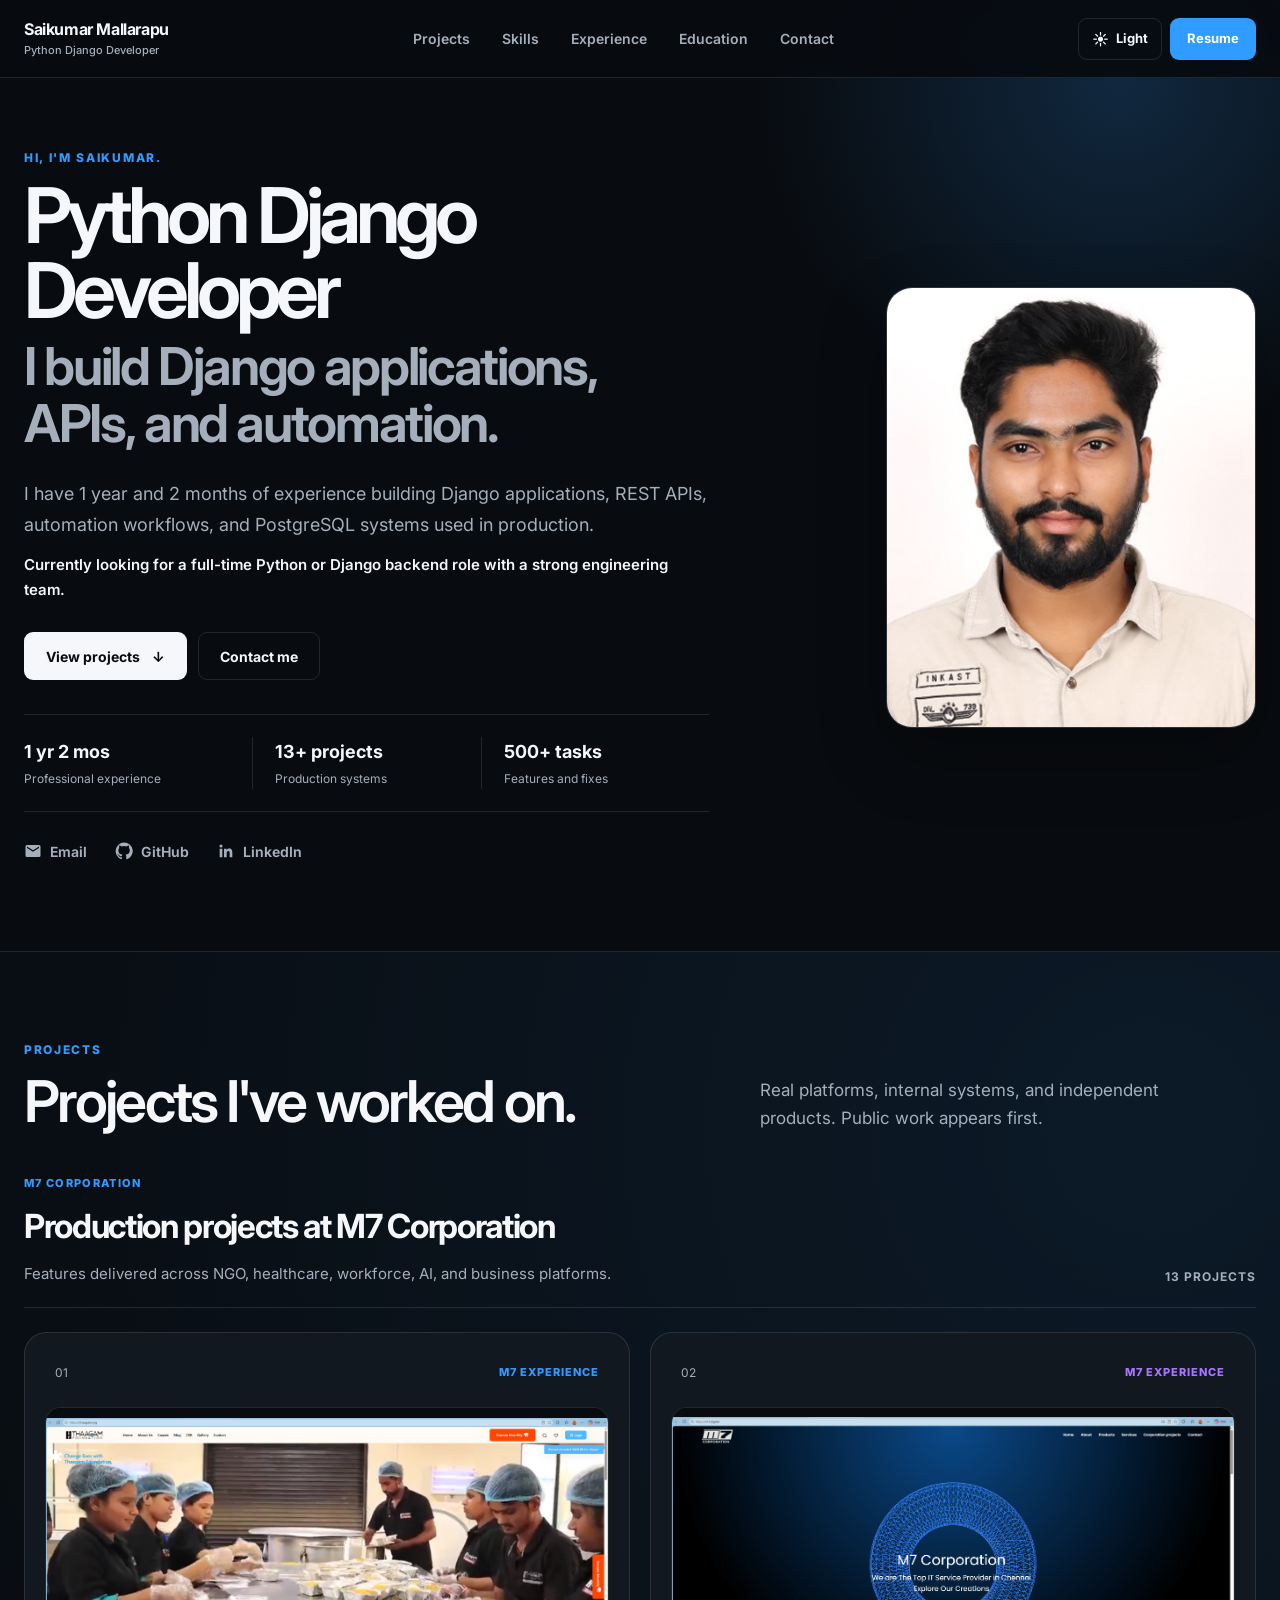
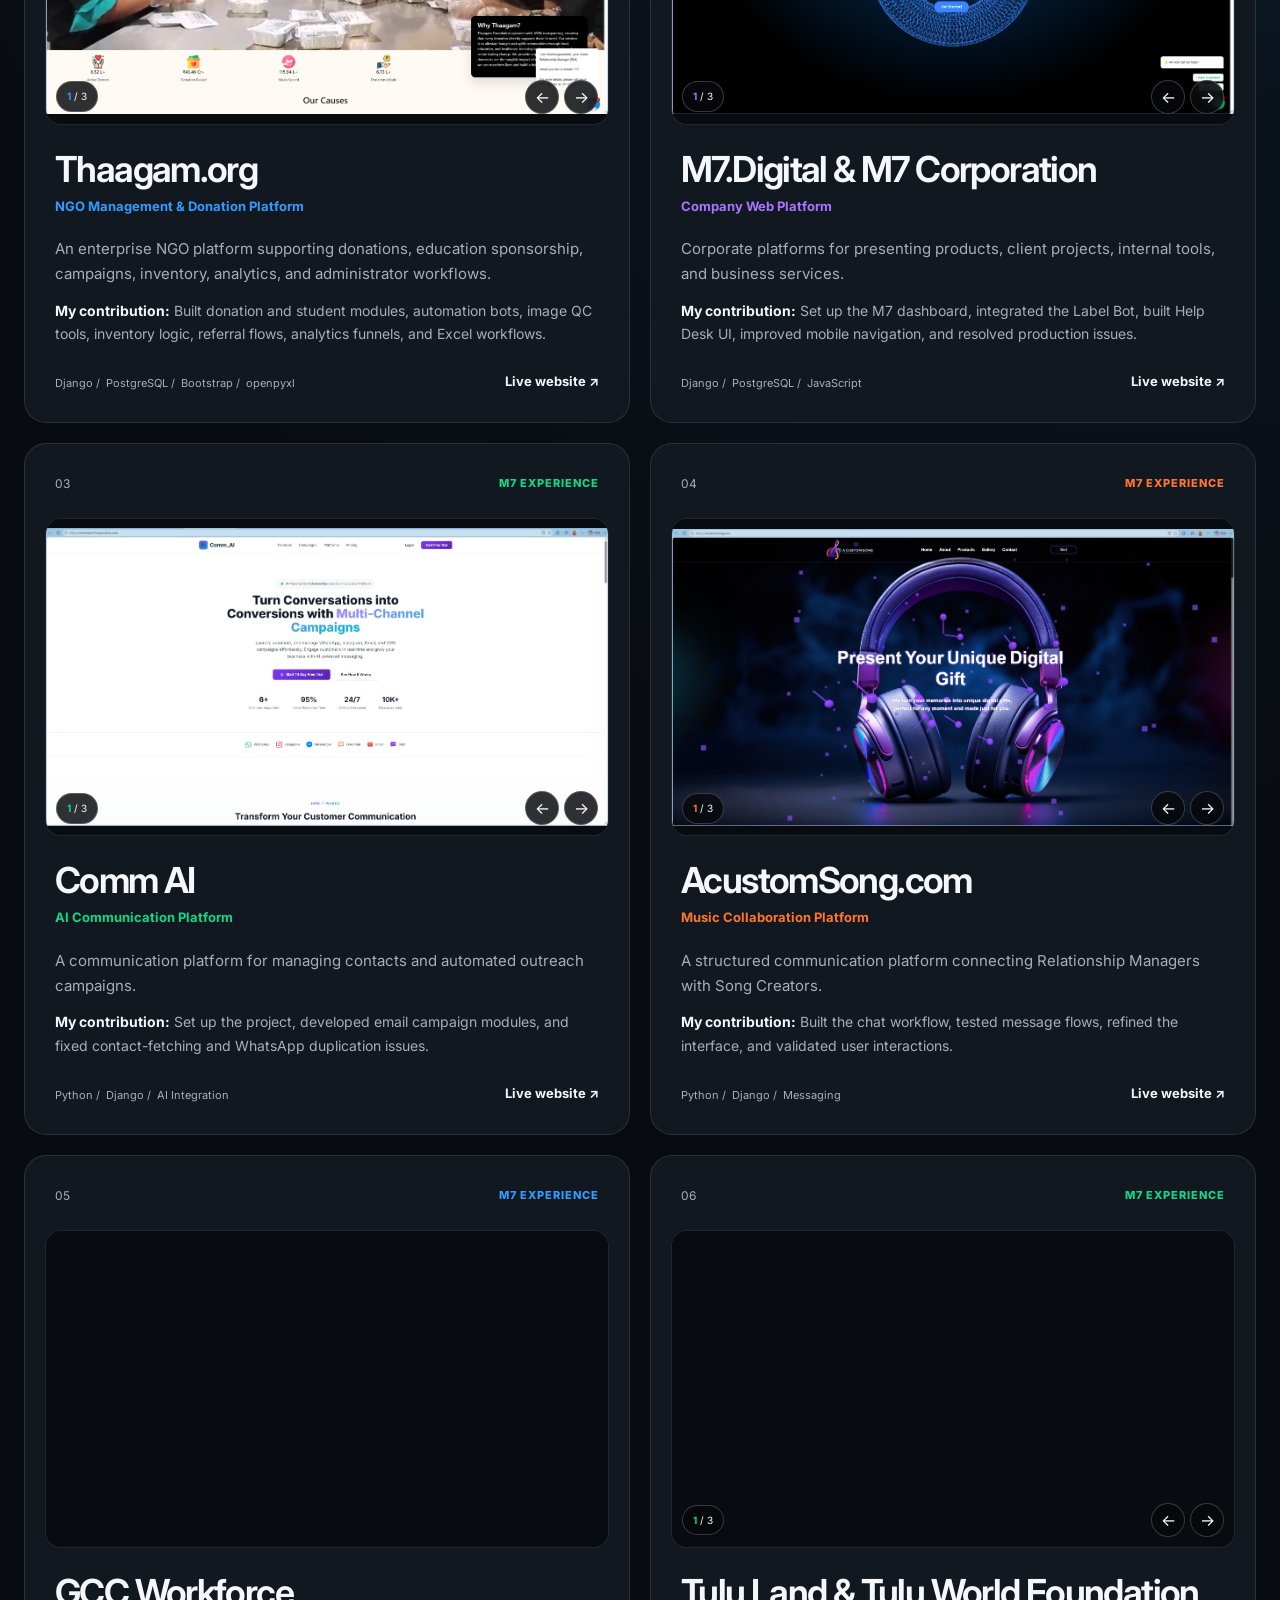
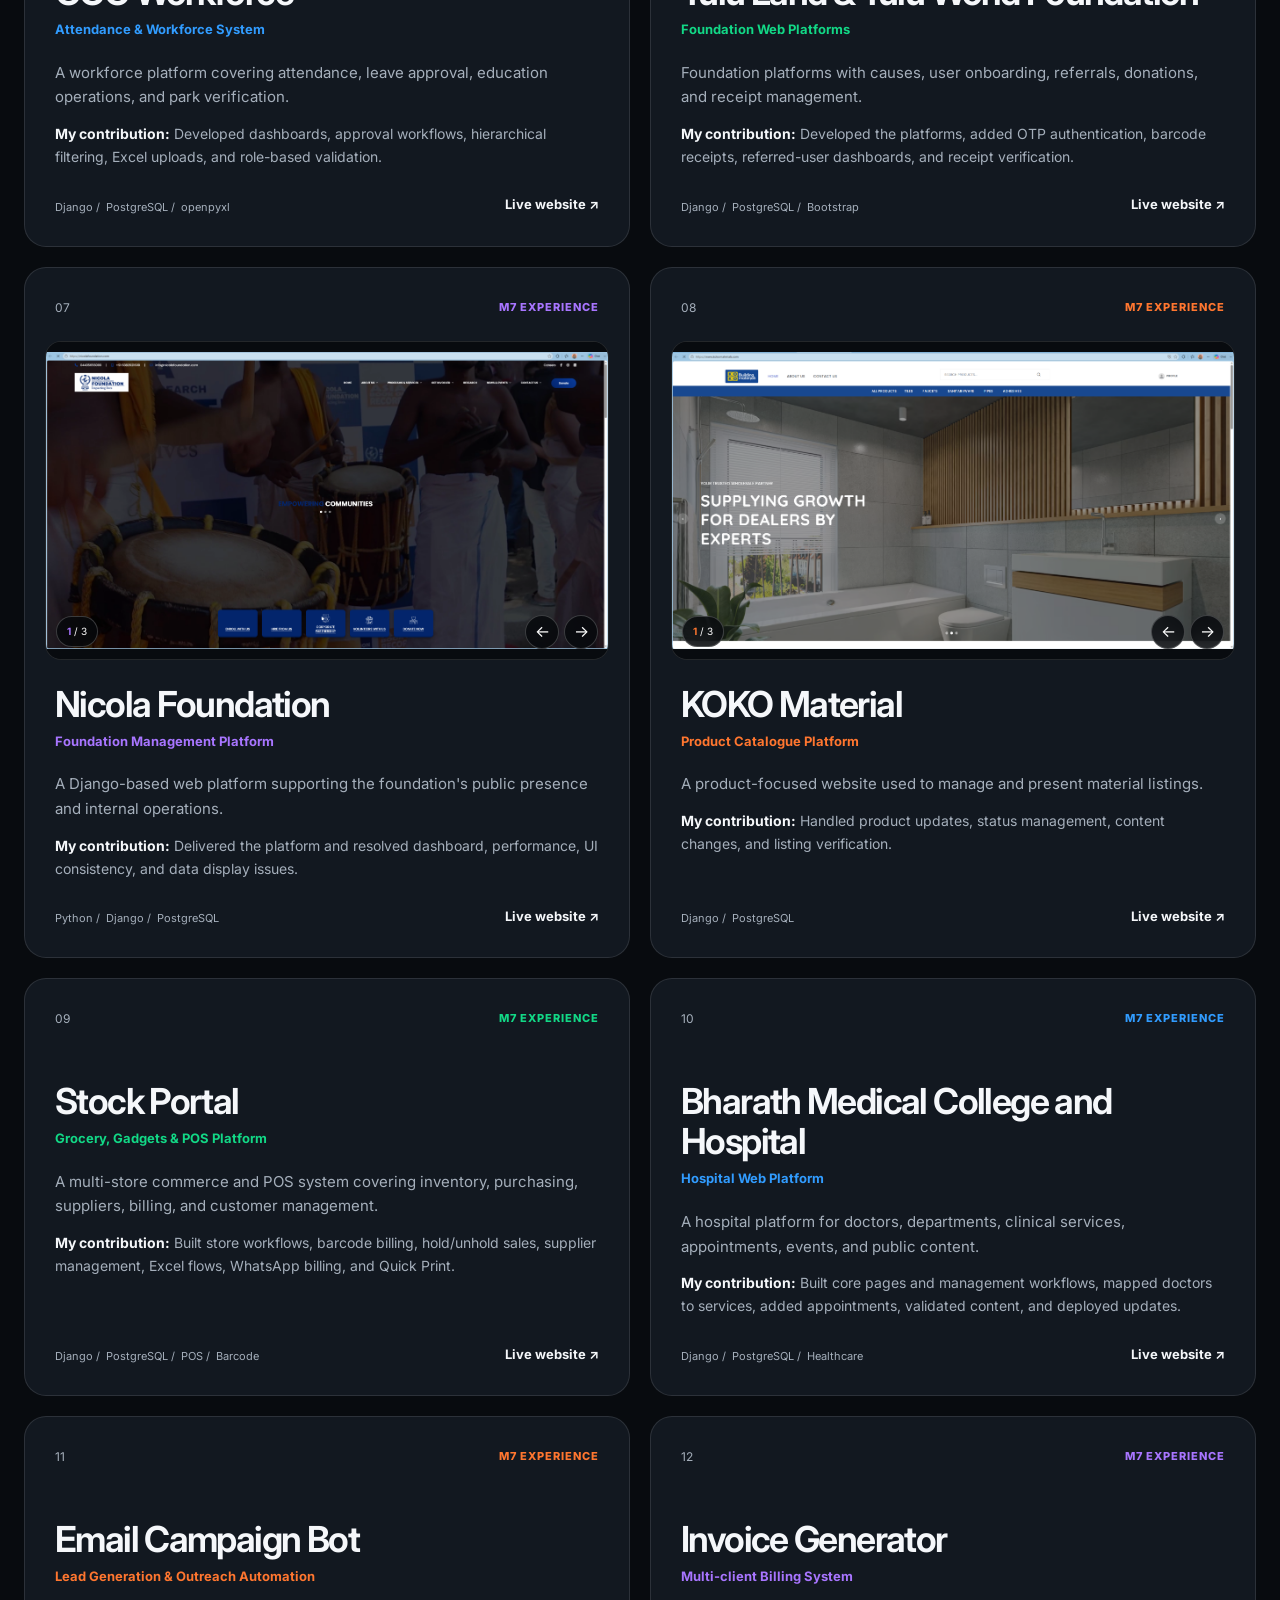
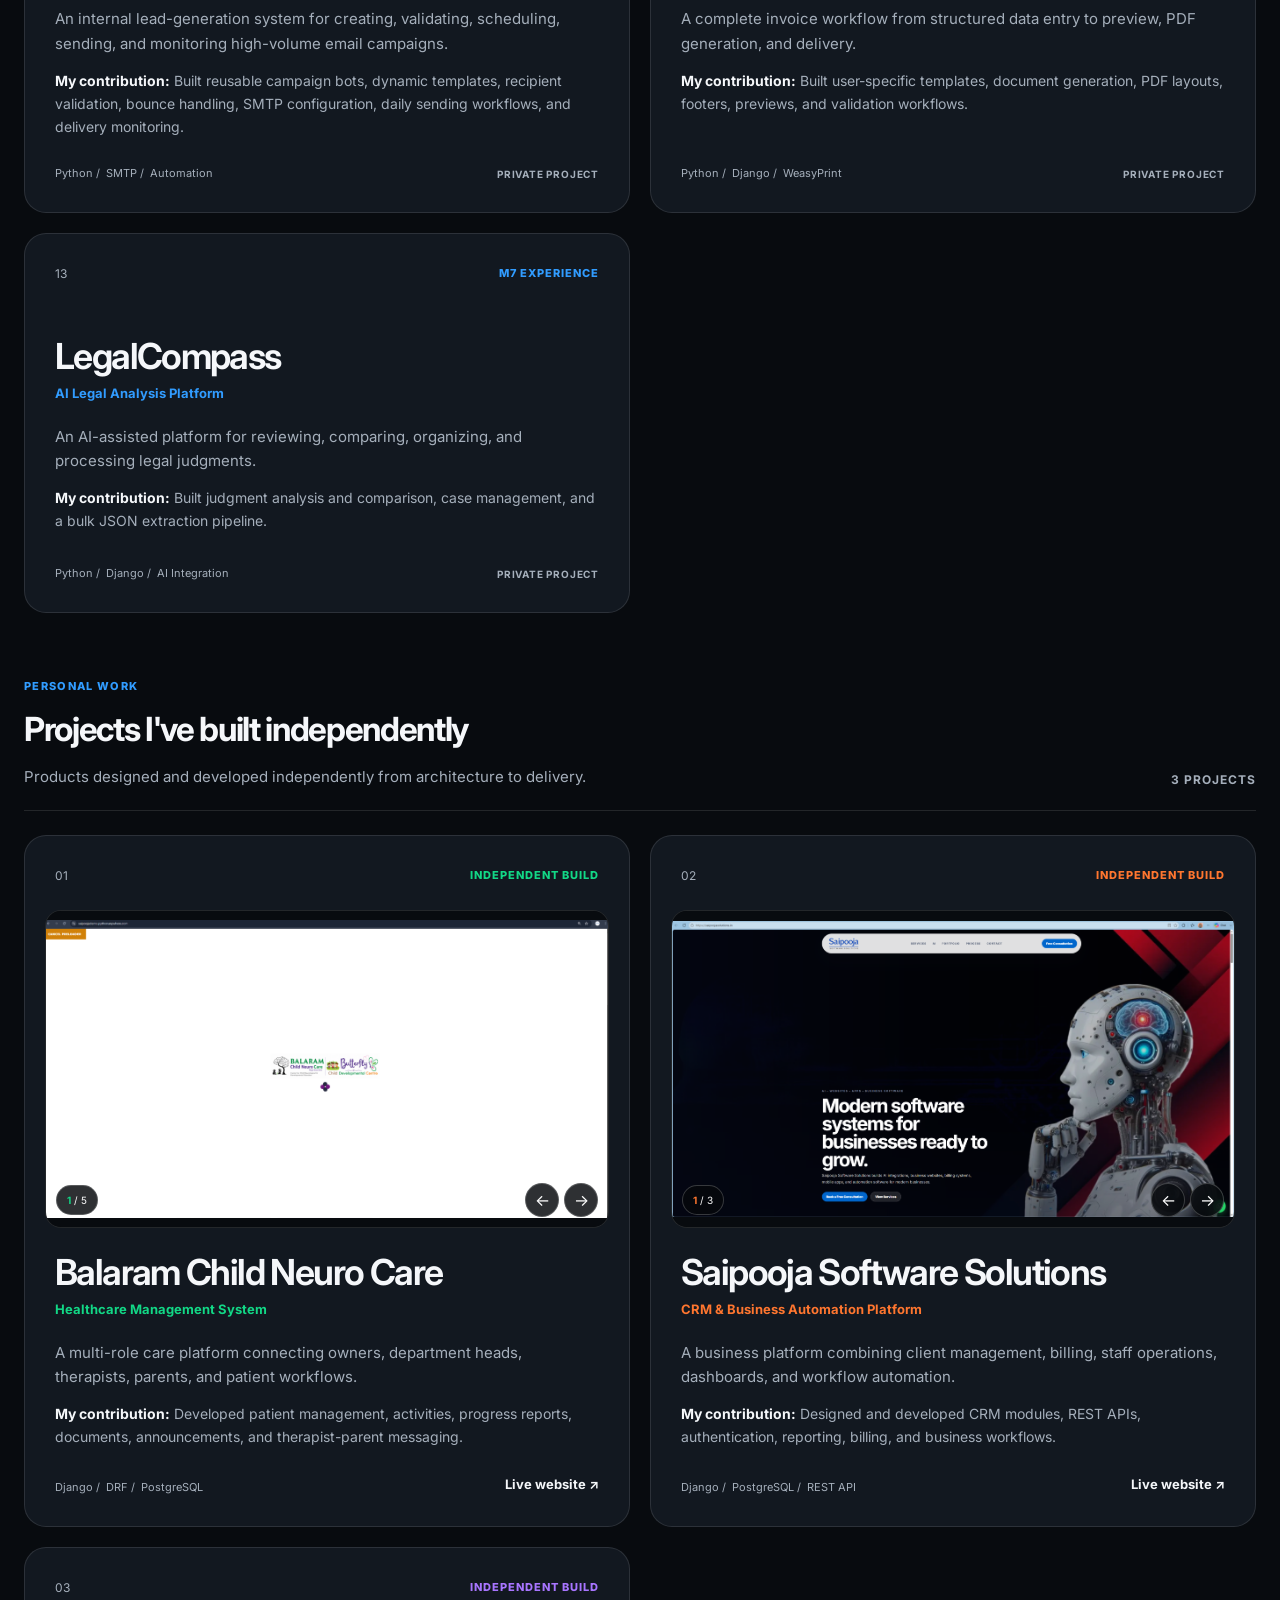
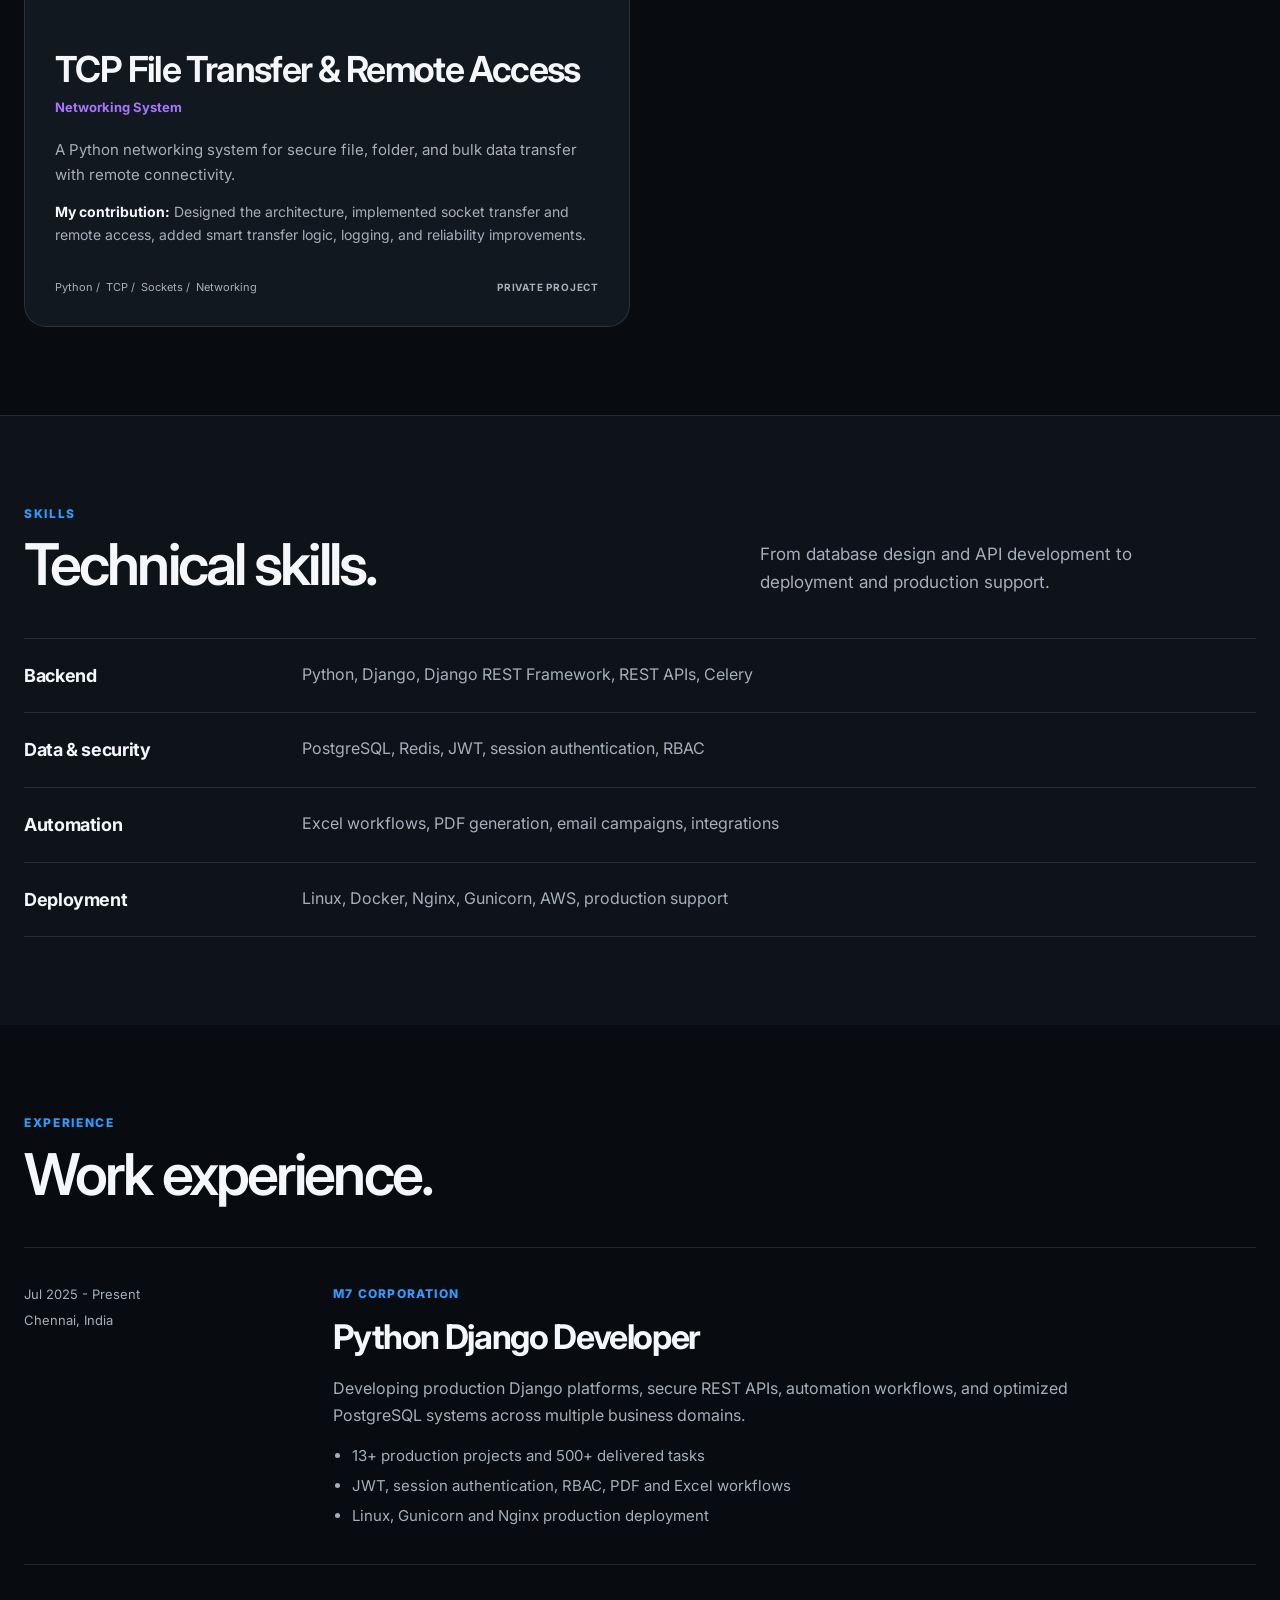
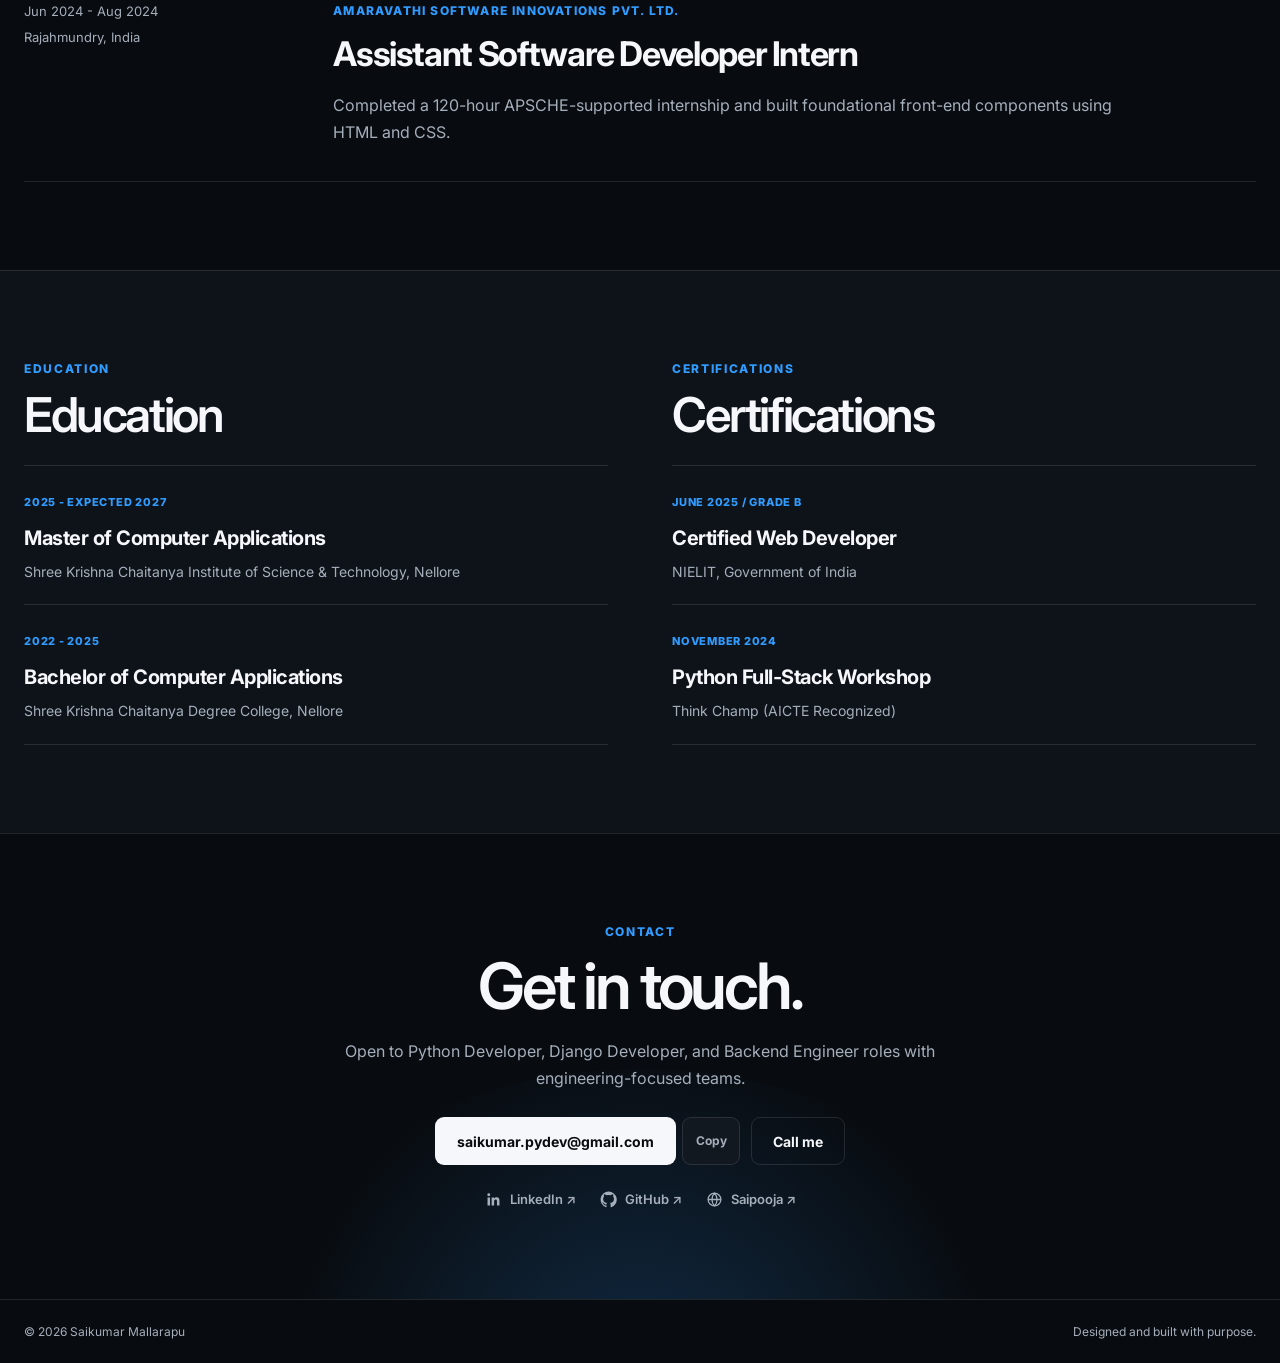
==== index.html @ 124120ba "Update homepage copy and project group visibility Revise homepage copy for personalization and clari" ====
<!doctype html>
<html lang="en" data-theme="dark">
<head>
  <meta charset="utf-8">
  <meta name="viewport" content="width=device-width, initial-scale=1">
  <title>Saikumar Mallarapu | Python Django Developer</title>
  <meta name="description" content="Saikumar Mallarapu is a Python Django Developer building production-grade REST APIs, PostgreSQL systems, automation workflows, and backend applications.">
  <meta name="author" content="Saikumar Mallarapu">
  <meta name="robots" content="index, follow, max-image-preview:large, max-snippet:-1">
  <link rel="canonical" href="https://saikumarmallarapu.github.io/">
  <meta name="theme-color" content="#07090c" id="themeColor">
  <meta property="og:type" content="profile">
  <meta property="og:site_name" content="Saikumar Mallarapu">
  <meta property="og:locale" content="en_IN">
  <meta property="og:title" content="Saikumar Mallarapu | Python Django Developer">
  <meta property="og:description" content="Production-focused Python Django Developer experienced in REST APIs, PostgreSQL, automation workflows, and backend systems.">
  <meta property="og:url" content="https://saikumarmallarapu.github.io/">
  <meta property="og:image" content="https://saikumarmallarapu.github.io/assets/images/profile/professional-portrait.jpg">
  <meta property="og:image:width" content="390">
  <meta property="og:image:height" content="544">
  <meta property="og:image:alt" content="Saikumar Mallarapu, Python Django Developer">
  <meta name="twitter:card" content="summary">
  <meta name="twitter:title" content="Saikumar Mallarapu | Python Django Developer">
  <meta name="twitter:description" content="Production-focused Django developer building APIs, automation workflows, and backend applications.">
  <meta name="twitter:image" content="https://saikumarmallarapu.github.io/assets/images/profile/professional-portrait.jpg">
  <meta name="twitter:image:alt" content="Saikumar Mallarapu, Python Django Developer">
  <link rel="icon" type="image/png" href="assets/images/branding/favicon.png">
  <link rel="apple-touch-icon" href="assets/images/branding/favicon-large.png">
  <link rel="preconnect" href="https://fonts.googleapis.com">
  <link rel="preconnect" href="https://fonts.gstatic.com" crossorigin>
  <link href="https://fonts.googleapis.com/css2?family=Inter:wght@400;500;600;700;800&display=swap" rel="stylesheet">
  <script>
    (function () {
      try {
        var savedTheme = localStorage.getItem("portfolio-theme");
        if (savedTheme === "light" || savedTheme === "dark") {
          document.documentElement.dataset.theme = savedTheme;
        }
      } catch (error) {}
    }());
  </script>
  <link rel="stylesheet" href="assets/css/styles.css">
  <script type="application/ld+json">
  {
    "@context": "https://schema.org",
    "@graph": [
      {
        "@type": "WebSite",
        "@id": "https://saikumarmallarapu.github.io/#website",
        "url": "https://saikumarmallarapu.github.io/",
        "name": "Saikumar Mallarapu",
        "description": "Portfolio of Python Django Developer Saikumar Mallarapu"
      },
      {
        "@type": "ProfilePage",
        "@id": "https://saikumarmallarapu.github.io/#profile",
        "url": "https://saikumarmallarapu.github.io/",
        "name": "Saikumar Mallarapu | Python Django Developer",
        "dateModified": "2026-08-06",
        "isPartOf": { "@id": "https://saikumarmallarapu.github.io/#website" },
        "mainEntity": { "@id": "https://saikumarmallarapu.github.io/#person" }
      },
      {
        "@type": "Person",
        "@id": "https://saikumarmallarapu.github.io/#person",
        "name": "Saikumar Mallarapu",
        "jobTitle": "Python Django Developer",
        "description": "Python Django Developer with production experience in REST APIs, PostgreSQL, automation workflows, and backend applications.",
        "url": "https://saikumarmallarapu.github.io/",
        "image": "https://saikumarmallarapu.github.io/assets/images/profile/professional-portrait.jpg",
        "email": "saikumar.pydev@gmail.com",
        "sameAs": [
          "https://linkedin.com/in/saikumarmallarapu",
          "https://github.com/saikumarmallarapu"
        ],
        "knowsAbout": ["Python", "Django", "Django REST Framework", "PostgreSQL", "REST APIs", "JWT", "Redis", "Celery", "Docker", "Linux", "Nginx", "Gunicorn", "AWS"],
        "hasOccupation": {
          "@type": "Occupation",
          "name": "Python Django Developer",
          "skills": "Python, Django, Django REST Framework, PostgreSQL, REST APIs, JWT, Redis, Celery, Docker, Linux, Nginx, Gunicorn, AWS"
        }
      }
    ]
  }
  </script>
</head>
<body>
  <a class="skip-link" href="#main">Skip to content</a>

  <!-- Persistent header: primary navigation, theme switch, resume link, and mobile menu. -->
  <header class="site-header" id="siteHeader">
    <div class="header-shell">
      <a class="brand" href="#home" aria-label="Saikumar Mallarapu home">
        <span class="brand-copy">
          <strong>Saikumar Mallarapu</strong>
          <small>Python Django Developer</small>
        </span>
      </a>

      <nav class="desktop-nav" aria-label="Main navigation">
        <a href="#projects">Projects</a>
        <a href="#expertise">Skills</a>
        <a href="#experience">Experience</a>
        <a href="#credentials">Education</a>
        <a href="#contact">Contact</a>
      </nav>

      <div class="header-actions">
        <button class="theme-toggle" id="themeToggle" type="button" aria-label="Switch to light mode">
          <span class="theme-icon" id="themeIcon" aria-hidden="true">&#9788;</span>
          <span class="theme-label" id="themeLabel">Light</span>
        </button>
        <a class="header-cta" href="assets/documents/saikumar_mallarapu_python_developer.pdf" target="_blank" rel="noopener noreferrer" type="application/pdf">Resume</a>
        <button class="menu-button" id="menuButton" type="button" aria-expanded="false" aria-controls="mobileNav" aria-label="Open navigation">
          <span></span><span></span>
        </button>
      </div>

      <nav class="mobile-nav" id="mobileNav" aria-label="Mobile navigation">
        <a href="#projects">Projects</a>
        <a href="#expertise">Skills</a>
        <a href="#experience">Experience</a>
        <a href="#credentials">Education</a>
        <a href="#contact">Contact</a>
      </nav>
    </div>
  </header>

  <main id="main">
    <!-- Hero: primary introduction and profile image. -->
    <section class="hero" id="home">
      <div class="hero-glow" aria-hidden="true"></div>
      <div class="container hero-grid">
        <div class="hero-copy reveal">
          <p class="section-label">Hi, I&apos;m Saikumar.</p>
          <h1>Python Django Developer<br><span>I build Django applications, APIs, and automation.</span></h1>
          <p class="hero-summary">I have 1 year and 2 months of experience building Django applications, REST APIs, automation workflows, and PostgreSQL systems used in production.</p>
          <p class="job-search-note">Currently looking for a full-time Python or Django backend role with a strong engineering team.</p>
          <div class="hero-actions">
            <a class="button button-primary" href="#projects">View projects <span aria-hidden="true">&#8595;</span></a>
            <a class="button button-secondary" href="mailto:saikumar.pydev@gmail.com">Contact me</a>
          </div>
          <ul class="hero-facts" aria-label="Career highlights">
            <li><strong>1 yr 2 mos</strong><span>Professional experience</span></li>
            <li><strong>13+ projects</strong><span>Production systems</span></li>
            <li><strong>500+ tasks</strong><span>Features and fixes</span></li>
          </ul>
          <div class="hero-links" aria-label="Social profiles">
            <a href="mailto:saikumar.pydev@gmail.com">
              <svg viewBox="0 0 24 24" aria-hidden="true"><path d="M20 4H4a2 2 0 0 0-2 2v12a2 2 0 0 0 2 2h16a2 2 0 0 0 2-2V6a2 2 0 0 0-2-2Zm0 4-8 5-8-5V6l8 5 8-5v2Z"/></svg>
              <span>Email</span>
            </a>
            <a href="https://github.com/saikumarmallarapu" target="_blank" rel="me noopener noreferrer">
              <svg viewBox="0 0 24 24" aria-hidden="true"><path d="M12 .7A11.5 11.5 0 0 0 8.4 23c.6.1.8-.3.8-.6v-2.2c-3.4.7-4.1-1.4-4.1-1.4-.5-1.4-1.3-1.7-1.3-1.7-1.1-.8.1-.7.1-.7 1.2.1 1.8 1.2 1.8 1.2 1.1 1.8 2.8 1.3 3.5 1 .1-.8.4-1.3.8-1.6-2.7-.3-5.5-1.3-5.5-5.9 0-1.3.5-2.4 1.2-3.2-.1-.3-.5-1.6.1-3.2 0 0 1-.3 3.3 1.2a11.2 11.2 0 0 1 6 0c2.3-1.5 3.3-1.2 3.3-1.2.6 1.6.2 2.9.1 3.2.8.8 1.2 1.9 1.2 3.2 0 4.6-2.8 5.6-5.5 5.9.4.4.8 1.1.8 2.2v3.3c0 .3.2.7.8.6A11.5 11.5 0 0 0 12 .7Z"/></svg>
              <span>GitHub</span>
            </a>
            <a href="https://linkedin.com/in/saikumarmallarapu" target="_blank" rel="me noopener noreferrer">
              <svg viewBox="0 0 24 24" aria-hidden="true"><path d="M20.45 20.45H16.9v-5.57c0-1.33-.03-3.04-1.85-3.04-1.85 0-2.14 1.45-2.14 2.94v5.67H9.35V9h3.42v1.56h.04c.48-.9 1.64-1.85 3.37-1.85 3.6 0 4.27 2.37 4.27 5.46v6.28ZM5.34 7.43a2.06 2.06 0 1 1 0-4.12 2.06 2.06 0 0 1 0 4.12Zm1.78 13.02H3.56V9h3.56v11.45Z"/></svg>
              <span>LinkedIn</span>
            </a>
          </div>
        </div>

        <div class="portrait-wrap reveal">
          <div class="portrait-frame">
            <img src="assets/images/profile/professional-portrait.jpg" alt="Saikumar Mallarapu, Python Django Developer" fetchpriority="high">
          </div>
        </div>
      </div>
    </section>

    <!-- Project cards are generated from assets/js/projects.js by assets/js/script.js. -->
    <section class="section projects" id="projects">
      <div class="container">
        <div class="section-intro split-heading reveal">
          <div>
            <p class="section-label">Projects</p>
            <h2>Projects I&apos;ve worked on.</h2>
          </div>
          <p>Real platforms, internal systems, and independent products. Public work appears first.</p>
        </div>

        <!-- Project groups stay visible by default because their full height can exceed a mobile viewport. -->
        <div class="project-group">
          <div class="group-heading group-heading-copy">
            <div>
              <p class="group-kicker">M7 Corporation</p>
              <h3>Production projects at M7 Corporation</h3>
              <p>Features delivered across NGO, healthcare, workforce, AI, and business platforms.</p>
            </div>
            <span id="companyCount"></span>
          </div>
          <div class="project-grid" id="companyProjects"></div>
        </div>

        <div class="project-group personal-group">
          <div class="group-heading group-heading-copy">
            <div>
              <p class="group-kicker">Personal work</p>
              <h3>Projects I&apos;ve built independently</h3>
              <p>Products designed and developed independently from architecture to delivery.</p>
            </div>
            <span id="personalCount"></span>
          </div>
          <div class="project-grid" id="personalProjects"></div>
        </div>
      </div>
    </section>

    <!-- Expertise: grouped technical capabilities and tools. -->
    <section class="section expertise" id="expertise">
      <div class="container">
        <div class="section-intro split-heading reveal">
          <div>
            <p class="section-label">Skills</p>
            <h2>Technical skills.</h2>
          </div>
          <p>From database design and API development to deployment and production support.</p>
        </div>

        <div class="skills-list reveal">
          <article class="skill-row">
            <h3>Backend</h3>
            <p>Python, Django, Django REST Framework, REST APIs, Celery</p>
          </article>
          <article class="skill-row">
            <h3>Data & security</h3>
            <p>PostgreSQL, Redis, JWT, session authentication, RBAC</p>
          </article>
          <article class="skill-row">
            <h3>Automation</h3>
            <p>Excel workflows, PDF generation, email campaigns, integrations</p>
          </article>
          <article class="skill-row">
            <h3>Deployment</h3>
            <p>Linux, Docker, Nginx, Gunicorn, AWS, production support</p>
          </article>
        </div>
      </div>
    </section>

    <!-- Experience: professional timeline and responsibilities. -->
    <section class="section experience" id="experience">
      <div class="container">
        <div class="section-intro reveal">
          <p class="section-label">Experience</p>
          <h2>Work experience.</h2>
        </div>

        <div class="timeline">
          <article class="timeline-item reveal">
            <div class="timeline-meta"><span>Jul 2025 - Present</span><span>Chennai, India</span></div>
            <div class="timeline-body">
              <p class="company">M7 Corporation</p>
              <h3>Python Django Developer</h3>
              <p>Developing production Django platforms, secure REST APIs, automation workflows, and optimized PostgreSQL systems across multiple business domains.</p>
              <ul>
                <li>13+ production projects and 500+ delivered tasks</li>
                <li>JWT, session authentication, RBAC, PDF and Excel workflows</li>
                <li>Linux, Gunicorn and Nginx production deployment</li>
              </ul>
            </div>
          </article>
          <article class="timeline-item reveal">
            <div class="timeline-meta"><span>Jun 2024 - Aug 2024</span><span>Rajahmundry, India</span></div>
            <div class="timeline-body">
              <p class="company">Amaravathi Software Innovations Pvt. Ltd.</p>
              <h3>Assistant Software Developer Intern</h3>
              <p>Completed a 120-hour APSCHE-supported internship and built foundational front-end components using HTML and CSS.</p>
            </div>
          </article>
        </div>
      </div>
    </section>

    <!-- Credentials: education and certification records. -->
    <section class="section credentials" id="credentials">
      <div class="container credentials-grid">
        <div class="credentials-column reveal">
          <p class="section-label">Education</p>
          <h2>Education</h2>
          <article class="credential-card">
            <span>2025 - Expected 2027</span>
            <h3>Master of Computer Applications</h3>
            <p>Shree Krishna Chaitanya Institute of Science & Technology, Nellore</p>
          </article>
          <article class="credential-card">
            <span>2022 - 2025</span>
            <h3>Bachelor of Computer Applications</h3>
            <p>Shree Krishna Chaitanya Degree College, Nellore</p>
          </article>
        </div>

        <div class="credentials-column reveal">
          <p class="section-label">Certifications</p>
          <h2>Certifications</h2>
          <article class="credential-card">
            <span>June 2025 / Grade B</span>
            <h3>Certified Web Developer</h3>
            <p>NIELIT, Government of India</p>
          </article>
          <article class="credential-card">
            <span>November 2024</span>
            <h3>Python Full-Stack Workshop</h3>
            <p>Think Champ (AICTE Recognized)</p>
          </article>
        </div>
      </div>
    </section>

    <!-- Contact: email actions and public profile links. -->
    <section class="section contact" id="contact">
      <div class="contact-glow" aria-hidden="true"></div>
      <div class="container contact-inner reveal">
        <p class="section-label">Contact</p>
        <h2>Get in touch.</h2>
        <p>Open to Python Developer, Django Developer, and Backend Engineer roles with engineering-focused teams.</p>
        <div class="contact-actions">
          <div class="email-action">
            <a class="button button-primary" href="mailto:saikumar.pydev@gmail.com">saikumar.pydev@gmail.com</a>
            <button class="email-copy" id="copyEmail" type="button" aria-label="Copy email address">Copy</button>
          </div>
          <a class="button button-secondary" href="tel:+919360650448" aria-label="Call Saikumar Mallarapu">Call me</a>
        </div>
        <div class="contact-links">
          <a href="https://linkedin.com/in/saikumarmallarapu" target="_blank" rel="me noopener noreferrer">
            <svg viewBox="0 0 24 24" aria-hidden="true"><path d="M20.45 20.45H16.9v-5.57c0-1.33-.03-3.04-1.85-3.04-1.85 0-2.14 1.45-2.14 2.94v5.67H9.35V9h3.42v1.56h.04c.48-.9 1.64-1.85 3.37-1.85 3.6 0 4.27 2.37 4.27 5.46v6.28ZM5.34 7.43a2.06 2.06 0 1 1 0-4.12 2.06 2.06 0 0 1 0 4.12Zm1.78 13.02H3.56V9h3.56v11.45Z"/></svg>
            <span>LinkedIn &#8599;</span>
          </a>
          <a href="https://github.com/saikumarmallarapu" target="_blank" rel="me noopener noreferrer">
            <svg viewBox="0 0 24 24" aria-hidden="true"><path d="M12 .7A11.5 11.5 0 0 0 8.4 23c.6.1.8-.3.8-.6v-2.2c-3.4.7-4.1-1.4-4.1-1.4-.5-1.4-1.3-1.7-1.3-1.7-1.1-.8.1-.7.1-.7 1.2.1 1.8 1.2 1.8 1.2 1.1 1.8 2.8 1.3 3.5 1 .1-.8.4-1.3.8-1.6-2.7-.3-5.5-1.3-5.5-5.9 0-1.3.5-2.4 1.2-3.2-.1-.3-.5-1.6.1-3.2 0 0 1-.3 3.3 1.2a11.2 11.2 0 0 1 6 0c2.3-1.5 3.3-1.2 3.3-1.2.6 1.6.2 2.9.1 3.2.8.8 1.2 1.9 1.2 3.2 0 4.6-2.8 5.6-5.5 5.9.4.4.8 1.1.8 2.2v3.3c0 .3.2.7.8.6A11.5 11.5 0 0 0 12 .7Z"/></svg>
            <span>GitHub &#8599;</span>
          </a>
          <a href="https://saipoojasolutions.in" target="_blank" rel="noopener noreferrer">
            <svg class="website-icon" viewBox="0 0 24 24" aria-hidden="true"><circle cx="12" cy="12" r="9"/><path d="M3.5 12h17M12 3c2.4 2.5 3.6 5.5 3.6 9S14.4 18.5 12 21M12 3C9.6 5.5 8.4 8.5 8.4 12S9.6 18.5 12 21"/></svg>
            <span>Saipooja &#8599;</span>
          </a>
        </div>
      </div>
    </section>
  </main>

  <!-- Footer: copyright year is filled automatically by script.js. -->
  <footer class="site-footer">
    <div class="container">
      <p>&copy; <span id="currentYear"></span> Saikumar Mallarapu</p>
      <p>Designed and built with purpose.</p>
    </div>
  </footer>

  <!-- Load project data first; script.js then renders and controls the page. -->
  <script src="assets/js/projects.js"></script>
  <script src="assets/js/script.js"></script>
</body>
</html>
---- assets/css/styles.css ----
/* ---------- Theme variables ---------- */
:root {
  color-scheme: dark;
  --bg: #080b0f;
  --bg-soft: #0e1319;
  --surface: #121820;
  --surface-hover: #17202a;
  --text: #f5f7fa;
  --muted: #a5afbb;
  --line: rgba(255, 255, 255, 0.11);
  --blue: #319cff;
  --green: #12d886;
  --orange: #ff762f;
  --purple: #a875ff;
  --header-bg: rgba(8, 11, 15, 0.9);
  --max: 1240px;
  --radius: 22px;
}

html[data-theme="light"] {
  color-scheme: light;
  --bg: #f7f9fc;
  --bg-soft: #eef2f6;
  --surface: #ffffff;
  --surface-hover: #f9fbfd;
  --text: #111820;
  --muted: #5f6c7a;
  --line: rgba(15, 23, 42, 0.13);
  --header-bg: rgba(255, 255, 255, 0.92);
}

/* ---------- Base and shared layout ---------- */
* { box-sizing: border-box; margin: 0; padding: 0; }

html {
  scroll-behavior: smooth;
  scroll-padding-top: 92px;
}

body {
  background: var(--bg);
  color: var(--text);
  font-family: "Inter", system-ui, -apple-system, BlinkMacSystemFont, "Segoe UI", sans-serif;
  font-size: 16px;
  line-height: 1.65;
  overflow-x: hidden;
}

body.menu-open { overflow: hidden; }
img { display: block; max-width: 100%; }
a { color: inherit; }
button { font: inherit; }
::selection { background: var(--blue); color: #fff; }

.container {
  width: min(var(--max), calc(100% - 48px));
  margin-inline: auto;
}

.skip-link {
  position: fixed;
  top: 10px;
  left: 10px;
  z-index: 1000;
  padding: 10px 14px;
  border-radius: 8px;
  background: var(--text);
  color: var(--bg);
  transform: translateY(-150%);
}

.skip-link:focus { transform: translateY(0); }

.section {
  position: relative;
  padding: 88px 0;
}

.section-intro { margin-bottom: 42px; }

.section-label {
  margin-bottom: 10px;
  color: var(--blue);
  font-size: 12px;
  font-weight: 800;
  letter-spacing: 0.14em;
  text-transform: uppercase;
}

.section h2 {
  max-width: 800px;
  font-size: clamp(38px, 4.5vw, 60px);
  font-weight: 600;
  letter-spacing: -0.05em;
  line-height: 1.08;
}

.split-heading {
  display: grid;
  grid-template-columns: 1.15fr 0.85fr;
  align-items: end;
  gap: 64px;
}

.split-heading > p {
  max-width: 470px;
  color: var(--muted);
  font-size: 17px;
}

/* ---------- Persistent header ---------- */
.site-header {
  position: fixed;
  inset: 0 0 auto;
  z-index: 100;
  height: 78px;
  border-bottom: 1px solid var(--line);
  background: var(--header-bg);
  backdrop-filter: blur(18px) saturate(150%);
  transition: box-shadow 0.25s, background 0.25s;
}

.site-header.scrolled { box-shadow: 0 10px 32px rgba(0, 0, 0, 0.14); }

.header-shell {
  position: relative;
  width: min(var(--max), calc(100% - 48px));
  height: 100%;
  display: flex;
  align-items: center;
  justify-content: space-between;
  gap: 28px;
  margin-inline: auto;
}

.brand {
  display: inline-flex;
  align-items: center;
  color: var(--text);
  text-decoration: none;
}

.brand-copy { display: grid; line-height: 1.15; }
.brand-copy strong { font-size: 16px; letter-spacing: -0.025em; }
.brand-copy small { margin-top: 5px; color: var(--muted); font-size: 11px; font-weight: 500; }

.desktop-nav { display: flex; align-items: center; gap: 6px; }

.desktop-nav a {
  padding: 9px 13px;
  border-radius: 8px;
  color: var(--muted);
  font-size: 14px;
  font-weight: 600;
  text-decoration: none;
  transition: background 0.2s, color 0.2s;
}

.desktop-nav a:hover,
.desktop-nav a.active { background: var(--surface); color: var(--text); }

.header-actions { display: flex; align-items: center; gap: 8px; }

.theme-toggle,
.header-cta {
  min-height: 42px;
  display: inline-flex;
  align-items: center;
  justify-content: center;
  border-radius: 9px;
  font-size: 13px;
  font-weight: 700;
}

.theme-toggle {
  gap: 7px;
  padding: 0 13px;
  border: 1px solid var(--line);
  background: transparent;
  color: var(--text);
  cursor: pointer;
}

.theme-toggle:hover { background: var(--surface); }
.theme-icon { font-size: 16px; line-height: 1; }

.header-cta {
  padding: 0 17px;
  background: var(--blue);
  color: #fff;
  text-decoration: none;
}

.header-cta:hover { background: #69b8ff; color: #07111b; }
.menu-button,
.mobile-nav { display: none; }

/* ---------- Hero ---------- */
.hero {
  position: relative;
  padding: 148px 0 84px;
  overflow: hidden;
  border-bottom: 1px solid var(--line);
}

.hero-glow {
  position: absolute;
  top: -300px;
  right: -220px;
  width: 760px;
  height: 760px;
  border-radius: 50%;
  background: radial-gradient(circle, rgba(49, 156, 255, 0.2), transparent 68%);
  pointer-events: none;
}

.hero-grid {
  position: relative;
  display: grid;
  grid-template-columns: 1.2fr 0.8fr;
  align-items: center;
  gap: 90px;
}

.hero-copy,
.project-card,
.timeline-body,
.credentials-column { min-width: 0; }

.hero h1 {
  max-width: 790px;
  font-size: clamp(52px, 6vw, 82px);
  font-weight: 650;
  letter-spacing: -0.065em;
  line-height: 0.98;
}

.hero h1 span {
  display: inline-block;
  margin-top: 10px;
  color: var(--muted);
  font-size: 0.68em;
  letter-spacing: -0.045em;
  line-height: 1.08;
}

.hero-summary {
  max-width: 690px;
  margin-top: 26px;
  color: var(--muted);
  font-size: 18px;
  line-height: 1.75;
}

.job-search-note {
  max-width: 690px;
  margin-top: 12px;
  color: var(--text);
  font-size: 15px;
  font-weight: 600;
}

.hero-actions,
.contact-actions {
  display: flex;
  flex-wrap: wrap;
  gap: 11px;
  margin-top: 30px;
}

.button {
  max-width: 100%;
  min-height: 48px;
  display: inline-flex;
  align-items: center;
  justify-content: center;
  gap: 12px;
  padding: 11px 21px;
  border: 1px solid transparent;
  border-radius: 9px;
  cursor: pointer;
  font-size: 14px;
  font-weight: 700;
  overflow-wrap: anywhere;
  text-align: center;
  text-decoration: none;
  transition: transform 0.2s, background 0.2s, border-color 0.2s;
}

.button:hover { transform: translateY(-2px); }
.button-primary { background: var(--text); color: var(--bg); }
.button-primary:hover { background: var(--blue); color: #fff; }
.button-secondary { border-color: var(--line); background: transparent; color: var(--text); }
.button-secondary:hover { background: var(--surface); }

.hero-facts {
  max-width: 720px;
  display: grid;
  grid-template-columns: repeat(3, 1fr);
  margin-top: 34px;
  padding: 22px 0;
  border-top: 1px solid var(--line);
  border-bottom: 1px solid var(--line);
  list-style: none;
}

.hero-facts li { display: grid; gap: 2px; padding-right: 18px; }
.hero-facts li + li { padding-left: 22px; border-left: 1px solid var(--line); }
.hero-facts strong { font-size: 18px; }
.hero-facts span { color: var(--muted); font-size: 12px; }

.hero-links { display: flex; flex-wrap: wrap; gap: 18px 28px; margin-top: 24px; }
.hero-links a { display: inline-flex; align-items: center; gap: 8px; padding: 4px 0; color: var(--muted); font-size: 14px; font-weight: 650; text-decoration: none; }
.hero-links svg { width: 18px; height: 18px; flex: none; fill: currentColor; }
.hero-links a:hover { color: var(--blue); }

.portrait-wrap { justify-self: end; width: min(370px, 100%); }

.portrait-frame {
  aspect-ratio: 0.84;
  overflow: hidden;
  border: 1px solid var(--line);
  border-radius: 26px;
  background: var(--surface);
  box-shadow: 0 28px 70px rgba(0, 0, 0, 0.22);
}

.portrait-frame img { width: 100%; height: 100%; object-fit: cover; object-position: center top; }

/* ---------- Project showcase ---------- */
.projects {
  background: radial-gradient(circle at 90% 3%, rgba(49, 156, 255, 0.1), transparent 24%), var(--bg);
}

.project-group + .project-group { margin-top: 64px; }

.group-heading {
  display: flex;
  align-items: flex-end;
  justify-content: space-between;
  gap: 30px;
  margin-bottom: 24px;
  padding-bottom: 20px;
  border-bottom: 1px solid var(--line);
}

.group-heading > div { max-width: 760px; }
.group-kicker { margin-bottom: 7px; color: var(--blue); font-size: 11px; font-weight: 800; letter-spacing: 0.12em; text-transform: uppercase; }
.group-heading h3 { font-size: clamp(24px, 2.6vw, 34px); letter-spacing: -0.04em; }
.group-heading > div > p:last-child { margin-top: 8px; color: var(--muted); font-size: 15px; }
.group-heading > span { flex-shrink: 0; color: var(--muted); font-size: 12px; font-weight: 700; letter-spacing: 0.08em; text-transform: uppercase; }

.project-grid { display: grid; grid-template-columns: repeat(2, minmax(0, 1fr)); gap: 20px; }

.project-card {
  --card-accent: var(--blue);
  position: relative;
  min-height: 380px;
  display: flex;
  flex-direction: column;
  overflow: hidden;
  padding: 30px;
  border: 1px solid var(--line);
  border-radius: var(--radius);
  background: var(--surface);
  transition: transform 0.25s, border-color 0.25s, background 0.25s;
}

.project-card:hover { transform: translateY(-4px); border-color: color-mix(in srgb, var(--card-accent) 48%, transparent); background: var(--surface-hover); }
.project-card[data-accent="blue"] { --card-accent: var(--blue); }
.project-card[data-accent="green"] { --card-accent: var(--green); }
.project-card[data-accent="orange"] { --card-accent: var(--orange); }
.project-card[data-accent="purple"] { --card-accent: var(--purple); }

.project-top { display: flex; justify-content: space-between; gap: 20px; }
.project-index { color: var(--muted); font-size: 12px; }
.project-type { color: var(--card-accent); font-size: 11px; font-weight: 800; letter-spacing: 0.09em; text-transform: uppercase; }

.project-card h4 {
  margin-top: 52px;
  font-size: clamp(27px, 2.8vw, 36px);
  font-weight: 650;
  letter-spacing: -0.045em;
  line-height: 1.12;
  overflow-wrap: anywhere;
}

.project-card.has-images h4 { margin-top: 24px; }
.project-subtitle { margin-top: 7px; color: var(--card-accent); font-size: 13px; font-weight: 700; }
.project-summary { margin-top: 20px; color: var(--muted); font-size: 15px; }
.project-contribution { margin-top: 12px; color: var(--muted); font-size: 14px; }
.project-contribution strong { color: var(--text); font-weight: 700; }

.project-gallery {
  position: relative;
  margin: 24px -10px 0;
  overflow: hidden;
  border: 1px solid var(--line);
  border-radius: 16px;
  background: #090c10;
}

.project-gallery-track {
  display: flex;
  overflow-x: auto;
  scroll-behavior: smooth;
  scroll-snap-type: x mandatory;
  scrollbar-width: none;
  touch-action: pan-x;
}

.project-gallery-track::-webkit-scrollbar { display: none; }
.project-slide { min-width: 100%; aspect-ratio: 16 / 9; scroll-snap-align: start; background: #080b0f; }
.project-slide img { width: 100%; height: 100%; object-fit: contain; }

.project-gallery-controls {
  position: absolute;
  inset: auto 10px 10px;
  display: flex;
  align-items: center;
  justify-content: space-between;
  pointer-events: none;
}

.project-gallery-count,
.project-gallery-controls button {
  border: 1px solid rgba(255, 255, 255, 0.2);
  background: rgba(7, 9, 12, 0.84);
  color: #fff;
  backdrop-filter: blur(10px);
}

.project-gallery-count { padding: 6px 10px; border-radius: 100px; font-size: 10px; }
.project-gallery-count b { color: var(--card-accent); }
.project-gallery-controls > div { display: flex; gap: 5px; pointer-events: auto; }
.project-gallery-controls button { width: 34px; height: 34px; border-radius: 50%; cursor: pointer; }
.project-gallery-controls button:hover:not(:disabled) { border-color: var(--card-accent); color: var(--card-accent); }
.project-gallery-controls button:disabled { opacity: 0.35; cursor: default; }

.project-footer {
  display: flex;
  align-items: flex-end;
  justify-content: space-between;
  gap: 20px;
  margin-top: auto;
  padding-top: 26px;
}

.project-tech { display: flex; flex-wrap: wrap; gap: 6px; }
.project-tech span { color: var(--muted); font-size: 11px; }
.project-tech span:not(:last-child)::after { content: " /"; }
.project-link { flex-shrink: 0; color: var(--text); font-size: 13px; font-weight: 700; text-decoration: none; }
.project-link:hover { color: var(--card-accent); }
.private-label { color: var(--muted); font-size: 10px; font-weight: 700; letter-spacing: 0.08em; text-transform: uppercase; }

/* ---------- Compact skills ---------- */
.expertise { border-top: 1px solid var(--line); background: var(--bg-soft); }
.skills-list { border-top: 1px solid var(--line); }

.skill-row {
  display: grid;
  grid-template-columns: 0.4fr 1.6fr;
  gap: 40px;
  padding: 22px 0;
  border-bottom: 1px solid var(--line);
}

.skill-row h3 { font-size: 18px; letter-spacing: -0.02em; }
.skill-row p { color: var(--muted); font-size: 16px; }

/* ---------- ATS-style experience ---------- */
.experience { background: var(--bg); }
.timeline { border-top: 1px solid var(--line); }

.timeline-item {
  display: grid;
  grid-template-columns: 0.42fr 1.58fr;
  gap: 64px;
  padding: 36px 0;
  border-bottom: 1px solid var(--line);
}

.timeline-meta { display: flex; flex-direction: column; gap: 4px; color: var(--muted); font-size: 13px; }
.timeline-body .company { margin-bottom: 5px; color: var(--blue); font-size: 12px; font-weight: 800; letter-spacing: 0.1em; text-transform: uppercase; }
.timeline-body h3 { margin-bottom: 10px; font-size: clamp(25px, 2.8vw, 34px); letter-spacing: -0.04em; }
.timeline-body h3,
.credential-card h3 { overflow-wrap: anywhere; }
.timeline-body > p { max-width: 790px; color: var(--muted); font-size: 16px; }
.timeline-body ul { display: grid; gap: 5px; margin: 16px 0 0 19px; color: var(--muted); font-size: 15px; }

/* ---------- Education and certifications ---------- */
.credentials { border-top: 1px solid var(--line); background: var(--bg-soft); }
.credentials-grid { display: grid; grid-template-columns: repeat(2, minmax(0, 1fr)); gap: 64px; }
.credentials-column h2 { margin-bottom: 24px; font-size: clamp(34px, 3.8vw, 48px); }
.credential-card { padding: 21px 0; border-top: 1px solid var(--line); }
.credential-card:last-child { border-bottom: 1px solid var(--line); }
.credential-card span { color: var(--blue); font-size: 11px; font-weight: 800; letter-spacing: 0.07em; text-transform: uppercase; }
.credential-card h3 { margin: 9px 0 5px; font-size: 20px; letter-spacing: -0.025em; }
.credential-card p { color: var(--muted); font-size: 14px; }

/* ---------- Contact and footer ---------- */
.contact {
  display: grid;
  align-items: center;
  overflow: hidden;
  border-top: 1px solid var(--line);
  background: var(--bg);
}

.contact-glow {
  position: absolute;
  left: 50%;
  bottom: -420px;
  width: 850px;
  height: 650px;
  transform: translateX(-50%);
  border-radius: 50%;
  background: radial-gradient(circle, rgba(49, 156, 255, 0.22), transparent 68%);
  pointer-events: none;
}

.contact-inner { position: relative; text-align: center; }
.contact-inner h2 { max-width: 850px; margin-inline: auto; font-size: clamp(42px, 5vw, 64px); }
.contact-inner > p:not(.section-label) { max-width: 650px; margin: 18px auto 0; color: var(--muted); font-size: 16px; }
.contact-actions { justify-content: center; margin-top: 26px; }
.email-action { display: flex; align-items: stretch; gap: 6px; min-width: 0; }

.email-copy {
  min-width: 58px;
  padding: 0 11px;
  border: 1px solid var(--line);
  border-radius: 9px;
  background: var(--surface);
  color: var(--muted);
  cursor: pointer;
  font-size: 12px;
  font-weight: 700;
  transition: border-color 0.2s, background 0.2s, color 0.2s;
}

.email-copy:hover { border-color: var(--blue); color: var(--text); }
.email-copy.copied { border-color: var(--green); background: color-mix(in srgb, var(--green) 12%, var(--surface)); color: var(--green); }
.contact-links { display: flex; justify-content: center; gap: 24px; margin-top: 24px; }
.contact-links a { display: inline-flex; align-items: center; gap: 8px; color: var(--muted); font-size: 13px; font-weight: 600; text-decoration: none; }
.contact-links svg { width: 17px; height: 17px; flex: none; fill: currentColor; }
.contact-links .website-icon { fill: none; stroke: currentColor; stroke-linecap: round; stroke-linejoin: round; stroke-width: 1.8; }
.contact-links a:hover { color: var(--blue); }

.site-footer { padding: 22px 0; border-top: 1px solid var(--line); color: var(--muted); font-size: 12px; }
.site-footer .container { display: flex; justify-content: space-between; gap: 20px; }

/* ---------- Reusable UI states ---------- */
.reveal { opacity: 0; transform: translateY(18px); transition: opacity 0.6s ease, transform 0.6s ease; }
.reveal.visible { opacity: 1; transform: translateY(0); }

/* ---------- Responsive layout ---------- */
@media (max-width: 1040px) {
  .desktop-nav a { padding-inline: 9px; }
  .hero-grid { gap: 55px; }
}

@media (max-width: 900px) {
  .desktop-nav { display: none; }

  .menu-button {
    width: 42px;
    height: 42px;
    display: grid;
    place-content: center;
    gap: 6px;
    border: 1px solid var(--line);
    border-radius: 9px;
    background: transparent;
    cursor: pointer;
  }

  .menu-button span { display: block; width: 17px; height: 1px; background: var(--text); transition: transform 0.25s; }
  .menu-button[aria-expanded="true"] span:first-child { transform: translateY(3.5px) rotate(45deg); }
  .menu-button[aria-expanded="true"] span:last-child { transform: translateY(-3.5px) rotate(-45deg); }

  .mobile-nav {
    position: fixed;
    top: 78px;
    left: 16px;
    right: 16px;
    display: grid;
    gap: 3px;
    padding: 10px;
    border: 1px solid var(--line);
    border-radius: 14px;
    background: var(--header-bg);
    box-shadow: 0 18px 40px rgba(0, 0, 0, 0.18);
    opacity: 0;
    visibility: hidden;
    transform: translateY(-10px);
    transition: opacity 0.2s, visibility 0.2s, transform 0.2s;
  }

  .mobile-nav.open { opacity: 1; visibility: visible; transform: translateY(0); }
  .mobile-nav a { padding: 12px 13px; border-radius: 8px; color: var(--muted); font-size: 15px; font-weight: 650; text-decoration: none; }
  .mobile-nav a:hover { background: var(--surface); color: var(--text); }

  .hero-grid { grid-template-columns: 1fr; gap: 36px; }
  .portrait-wrap { justify-self: center; width: min(300px, 68%); }
  .split-heading { grid-template-columns: 1fr; align-items: start; gap: 18px; }
  .timeline-item { grid-template-columns: 0.5fr 1.5fr; gap: 34px; }
}

@media (max-width: 720px) {
  .project-grid,
  .credentials-grid { grid-template-columns: 1fr; }
  .credentials-grid { gap: 55px; }
}

@media (max-width: 600px) {
  .container,
  .header-shell { width: min(100% - 32px, var(--max)); }
  .site-header { height: 70px; }
  .brand-copy strong { font-size: 14px; }
  .brand-copy small { font-size: 10px; }
  .header-cta { display: none; }
  .theme-toggle { width: 42px; padding: 0; }
  .theme-label { display: none; }
  .mobile-nav { top: 70px; }

  .hero { padding: 104px 0 30px; }
  .hero-grid { gap: 24px; }
  .hero h1 { font-size: clamp(42px, 11.5vw, 52px); }
  .hero-summary { margin-top: 21px; font-size: 16px; }
  .hero-actions { display: grid; grid-template-columns: repeat(2, minmax(0, 1fr)); }
  .hero-actions .button { width: auto; padding-inline: 12px; }
  .contact-actions .button { width: 100%; }
  .email-action { width: 100%; }
  .email-action .button { min-width: 0; flex: 1; width: auto; }
  .hero-facts { grid-template-columns: repeat(3, minmax(0, 1fr)); padding: 16px 0; }
  .hero-facts li { padding: 0 9px; }
  .hero-facts li:first-child { padding-left: 0; }
  .hero-facts li + li { padding-left: 9px; border-top: 0; border-left: 1px solid var(--line); }
  .hero-facts strong { font-size: 15px; line-height: 1.25; white-space: nowrap; }
  .hero-facts span { margin-top: 5px; font-size: 11px; line-height: 1.4; }
  .hero-links { justify-content: center; margin-top: 18px; }
  .portrait-wrap { width: min(210px, 58vw); }
  .portrait-frame { border-radius: 20px; }

  .section { padding: 56px 0; }
  .section-intro { margin-bottom: 26px; }
  .section h2 { font-size: 32px; line-height: 1.1; }
  .split-heading > p { font-size: 15px; }
  .group-heading { align-items: flex-start; flex-direction: column; gap: 13px; }
  .project-group + .project-group { margin-top: 44px; }
  .project-card { min-height: 0; padding: 21px; }
  .project-card h4 { margin-top: 38px; font-size: 26px; line-height: 1.15; }
  .project-card.has-images h4 { margin-top: 22px; }
  .project-gallery { margin-inline: -7px; }
  .project-summary { font-size: 14px; }
  .project-footer { align-items: flex-start; flex-direction: column; }

  .skill-row { grid-template-columns: 1fr; gap: 7px; padding: 18px 0; }
  .timeline-item { grid-template-columns: 1fr; gap: 16px; padding: 28px 0; }
  .timeline-meta { flex-direction: row; gap: 12px; }
  .timeline-body h3 { font-size: 25px; line-height: 1.15; }
  .credentials-column h2 { font-size: 31px; }
  .credential-card h3 { font-size: 19px; line-height: 1.3; }
  .contact-inner h2 { font-size: 36px; line-height: 1.1; }
  .contact-links { flex-wrap: wrap; gap: 18px; }
  .site-footer .container { flex-direction: column; gap: 2px; }

  /* Never let an optional entrance animation hide mobile content permanently. */
  .reveal { opacity: 1; transform: none; }
}

/* Narrow phones: protect the header and long contact/project text. */
@media (max-width: 420px) {
  .header-shell { gap: 12px; }
  .brand-copy small { display: none; }
  .header-actions { gap: 6px; }
  .hero-links { flex-wrap: wrap; gap: 14px 20px; }
  .contact-actions { width: 100%; }
}

@media (max-width: 360px) {
  .container,
  .header-shell { width: min(100% - 24px, var(--max)); }
  .brand-copy strong { font-size: 13px; }
  .theme-toggle,
  .menu-button { width: 39px; height: 39px; min-height: 39px; }
  .hero h1 { font-size: 40px; }
  .hero-actions { grid-template-columns: 1fr; }
  .section h2,
  .contact-inner h2 { font-size: 31px; }
  .project-card { padding: 20px; }
  .project-card h4 { font-size: 24px; }
}

@media (prefers-reduced-motion: reduce) {
  html { scroll-behavior: auto; }
  *, *::before, *::after { animation-duration: 0.01ms !important; animation-iteration-count: 1 !important; transition-duration: 0.01ms !important; }
  .reveal { opacity: 1; transform: none; }
}
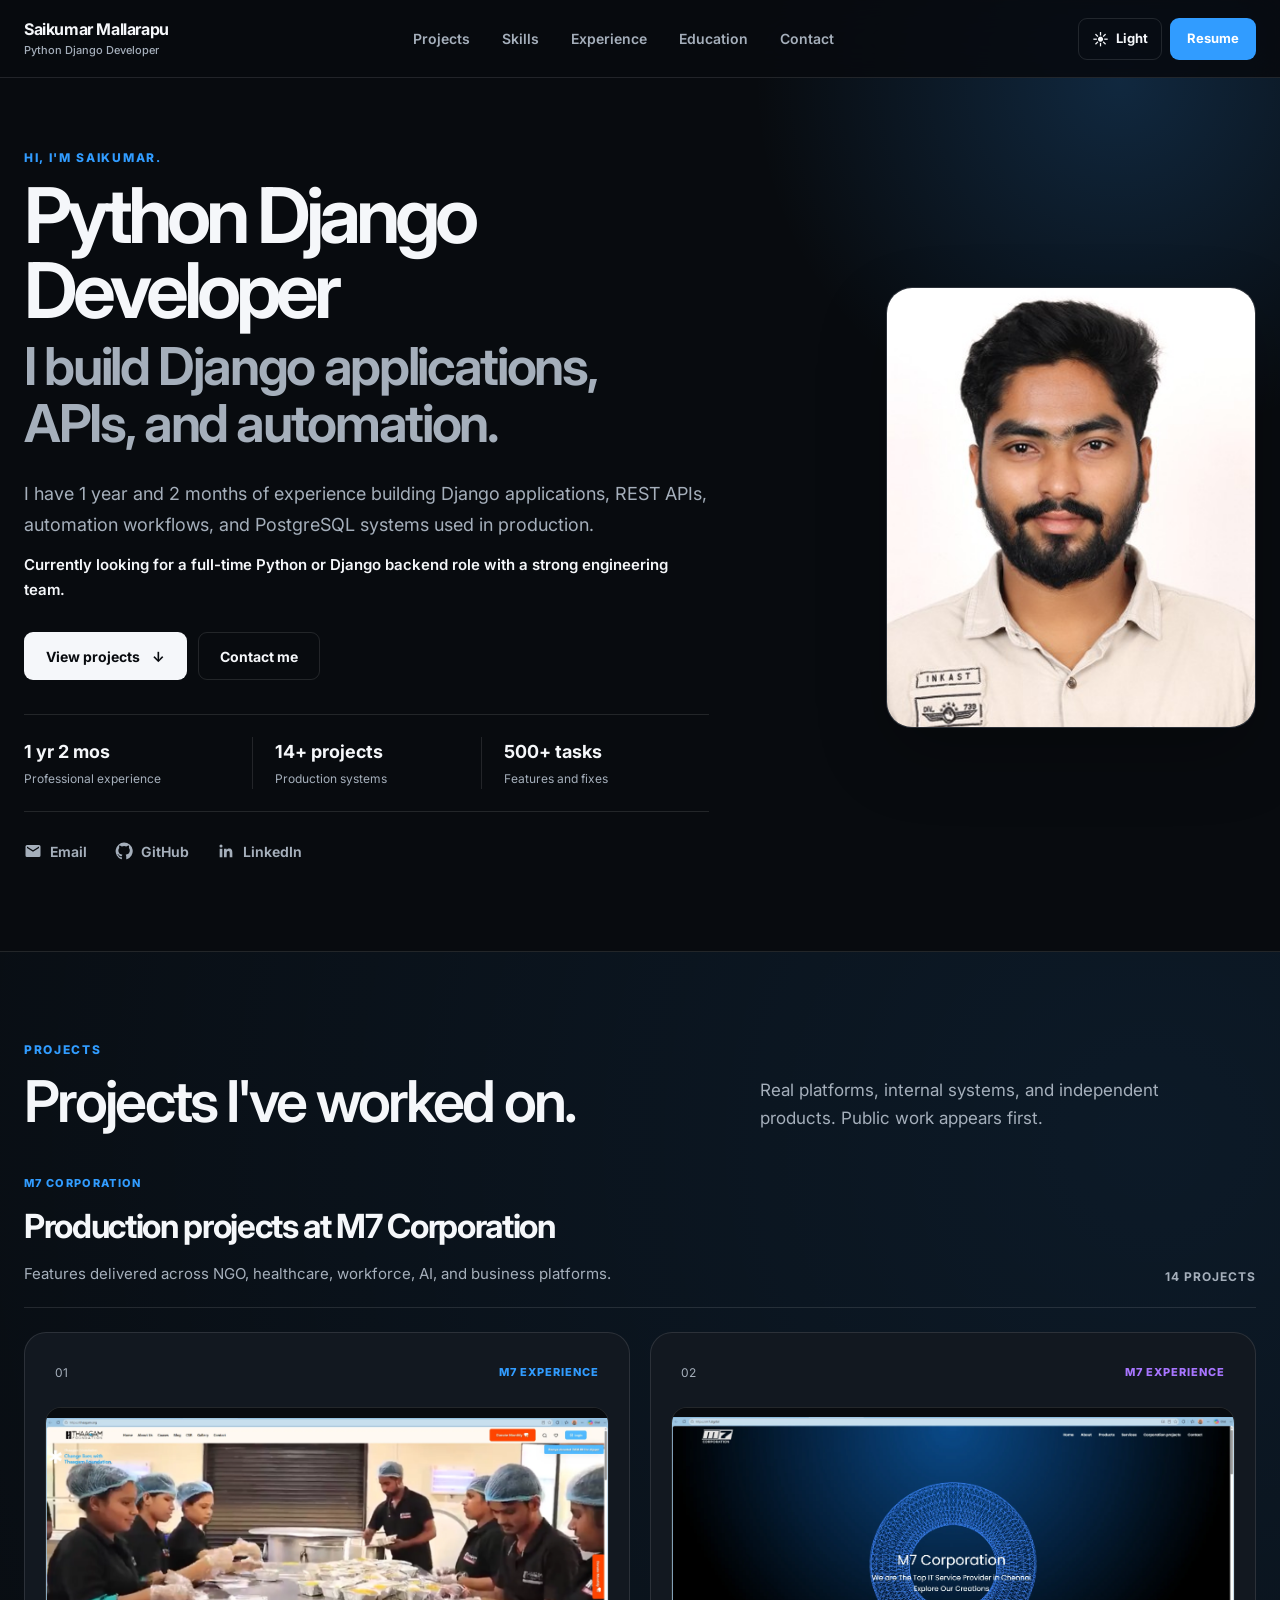
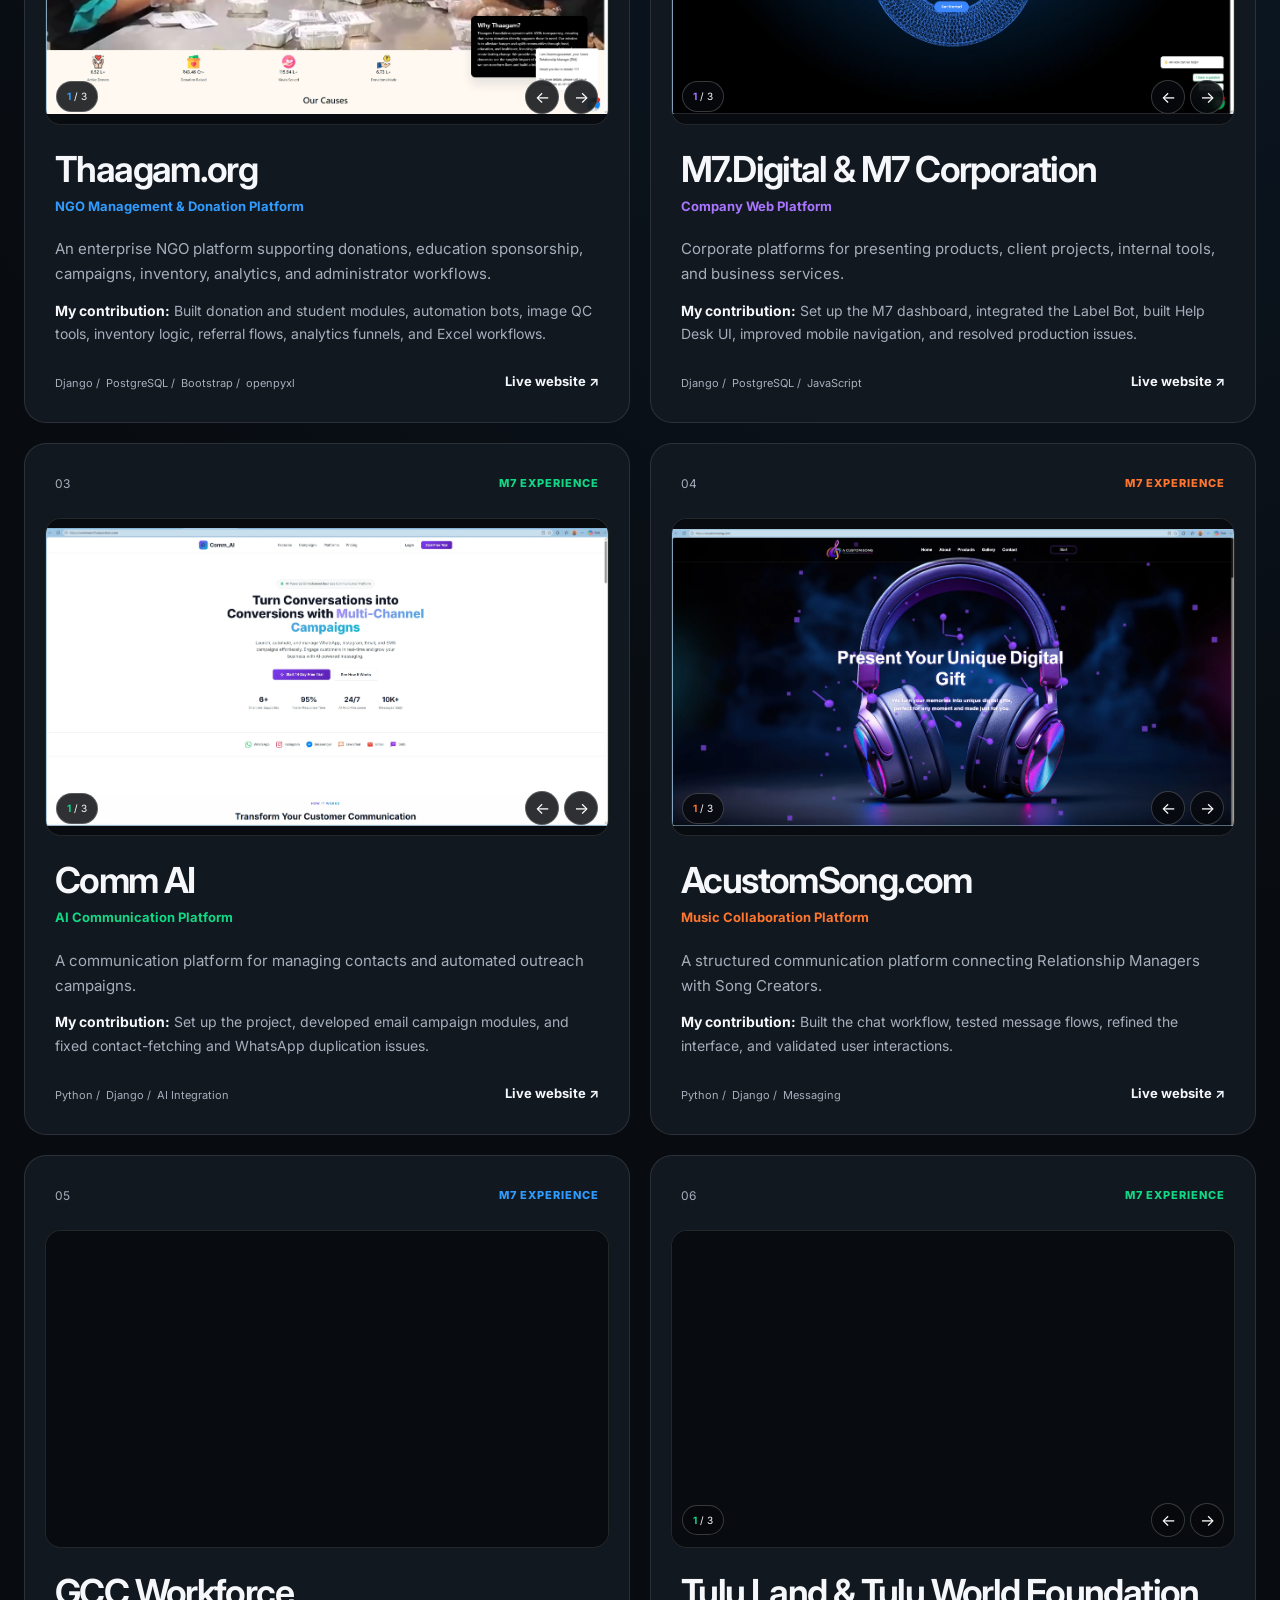
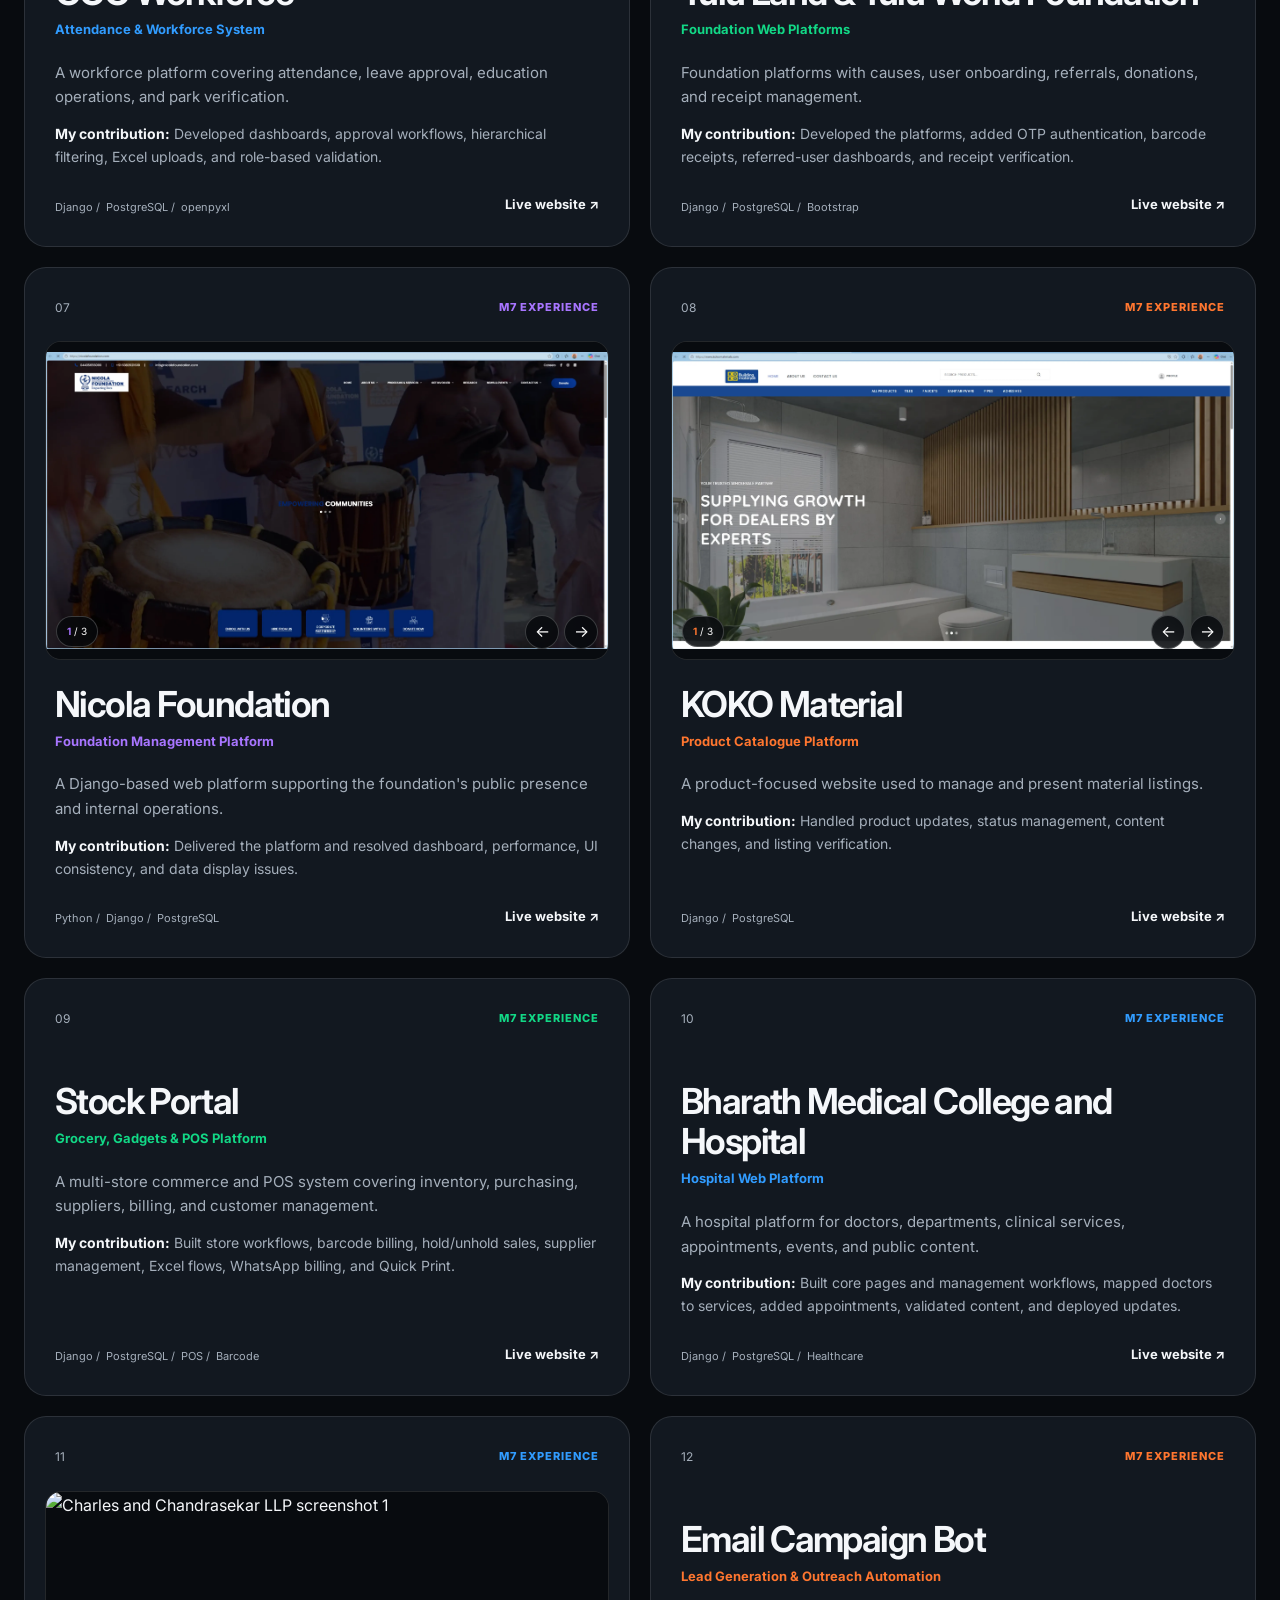
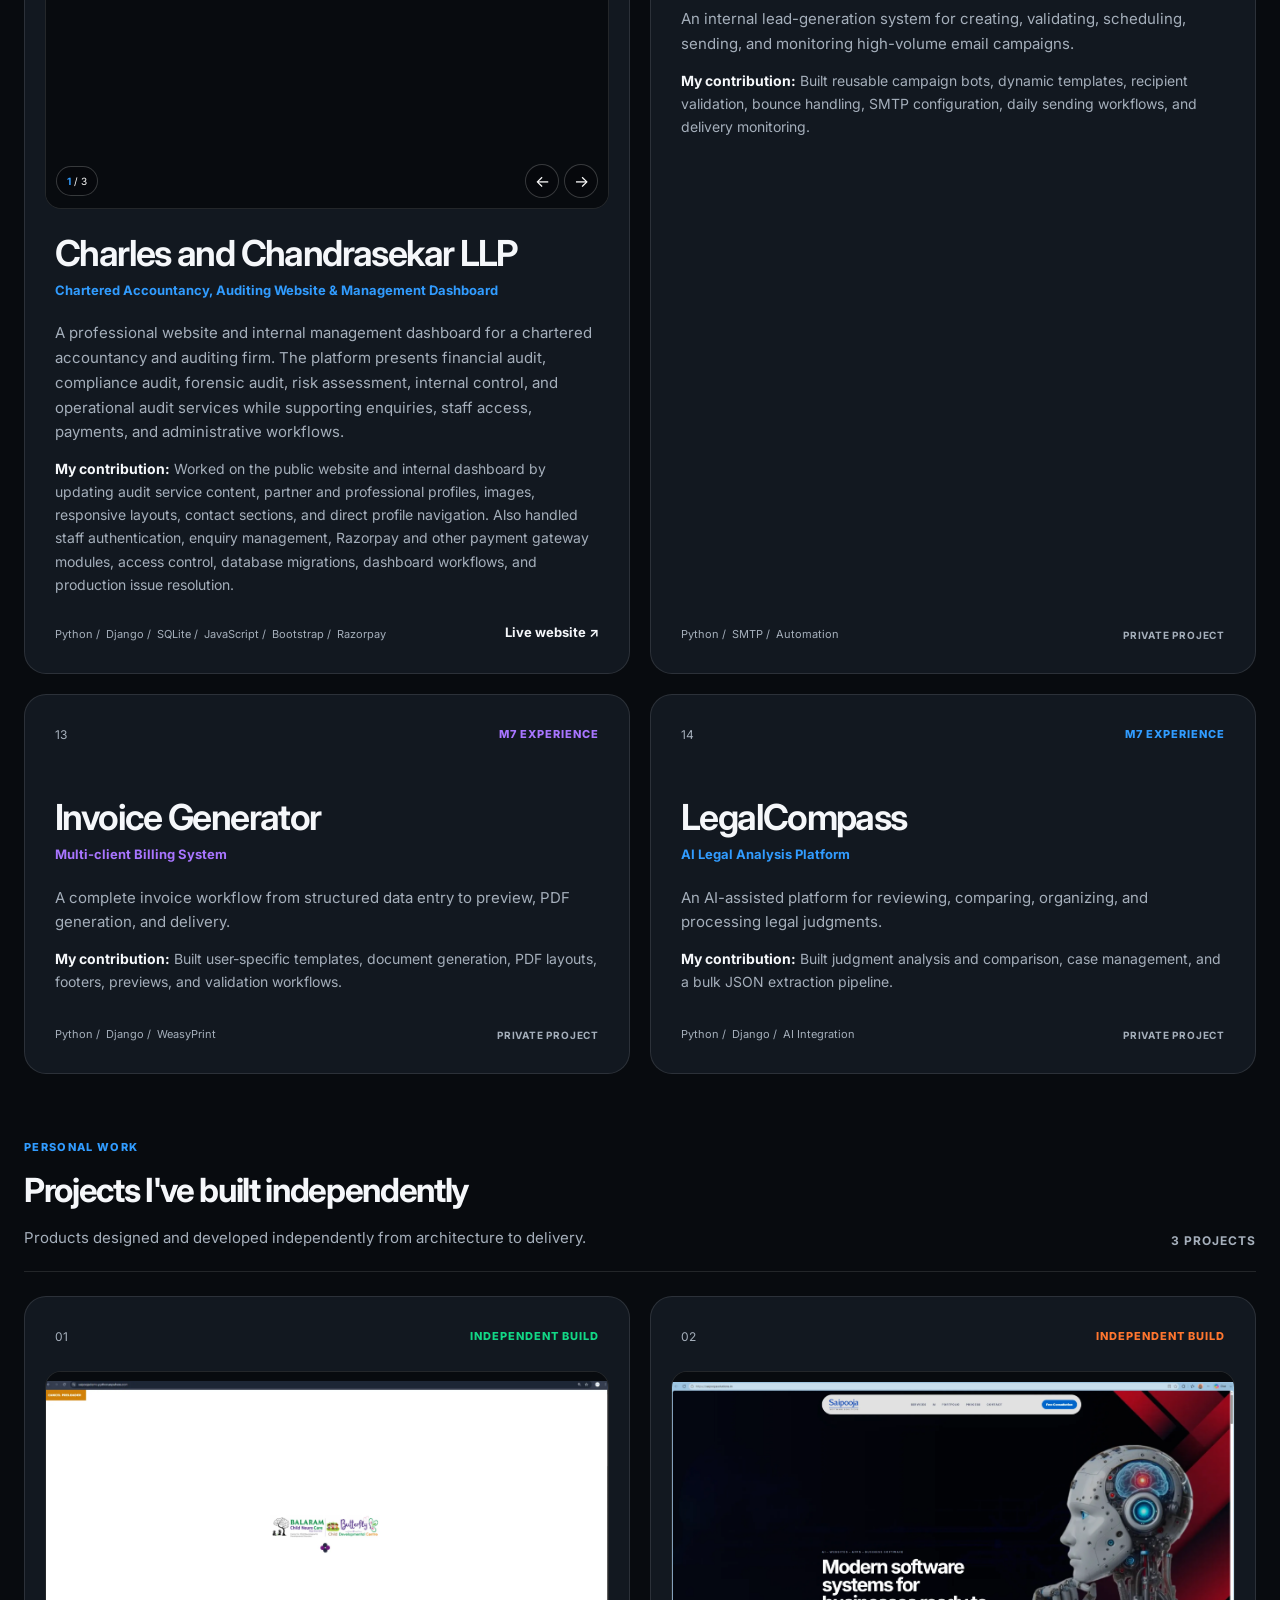
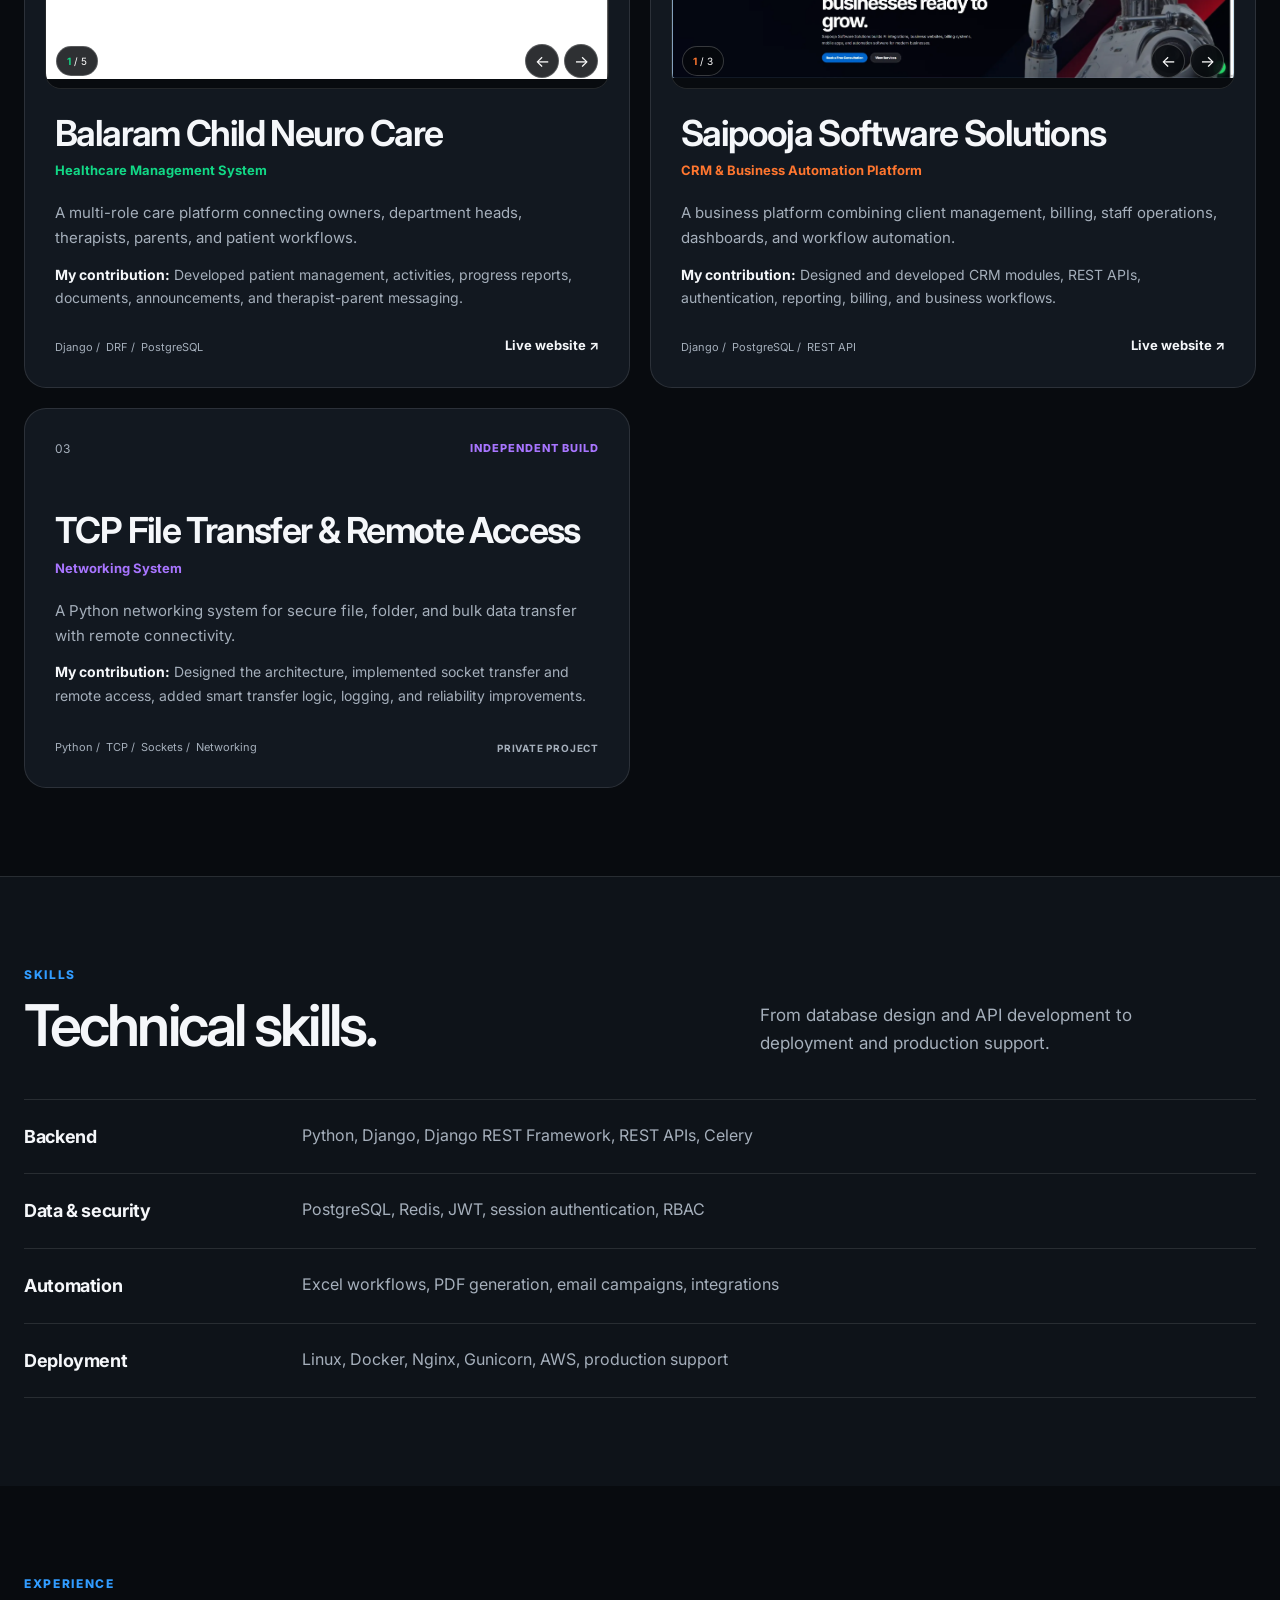
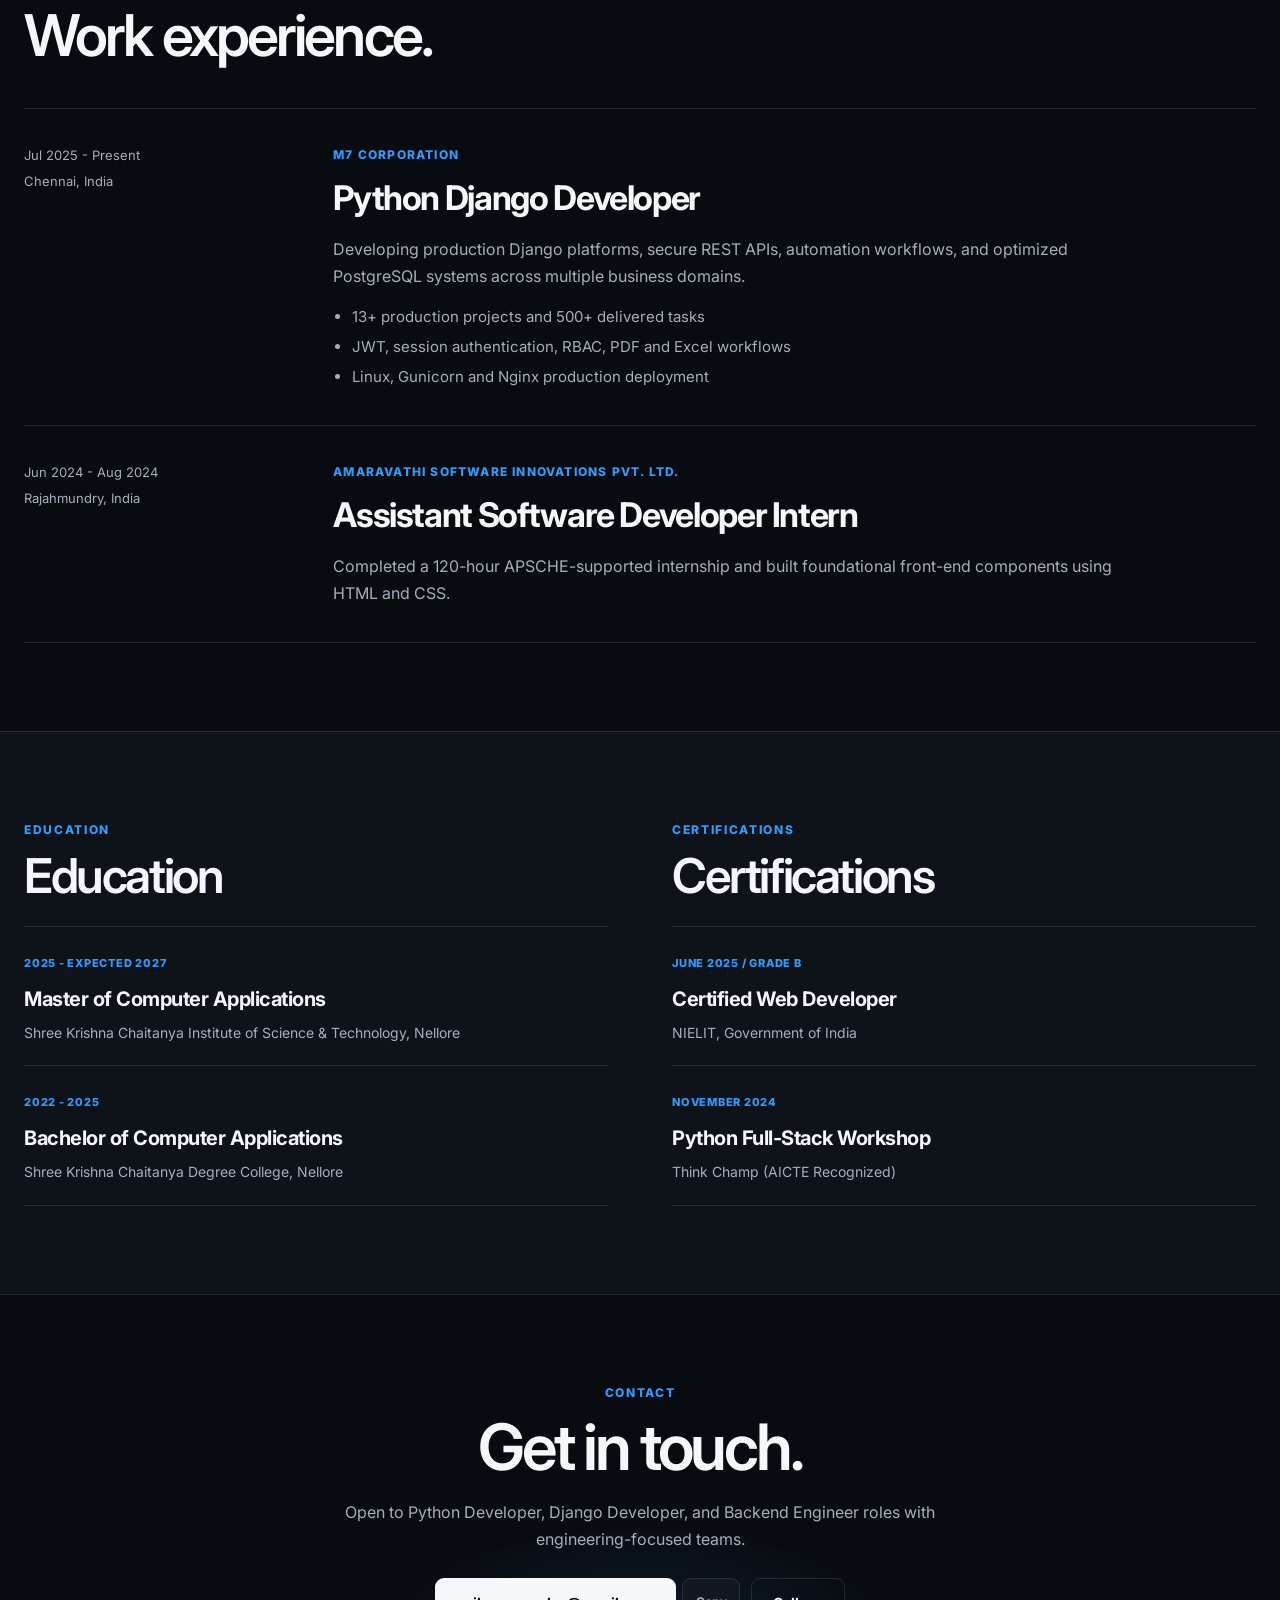
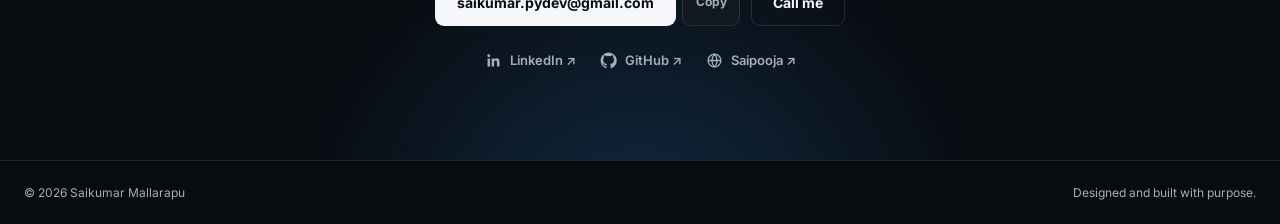
==== commit 63f6043a: "Update project count from 13 to 14" ====
--- a/index.html
+++ b/index.html
@@ -142,7 +142,7 @@
           </div>
           <ul class="hero-facts" aria-label="Career highlights">
             <li><strong>1 yr 2 mos</strong><span>Professional experience</span></li>
-            <li><strong>13+ projects</strong><span>Production systems</span></li>
+            <li><strong>14+ projects</strong><span>Production systems</span></li>
             <li><strong>500+ tasks</strong><span>Features and fixes</span></li>
           </ul>
           <div class="hero-links" aria-label="Social profiles">
--- a/assets/css/styles.css
+++ b/assets/css/styles.css
@@ -642,7 +642,7 @@
   .portrait-wrap { width: min(210px, 58vw); }
   .portrait-frame { border-radius: 20px; }
 
-  .section { padding: 56px 0; }
+  .section { padding: 48px 0; }
   .section-intro { margin-bottom: 26px; }
   .section h2 { font-size: 32px; line-height: 1.1; }
   .split-heading > p { font-size: 15px; }
@@ -664,6 +664,10 @@
   .contact-inner h2 { font-size: 36px; line-height: 1.1; }
   .contact-links { flex-wrap: wrap; gap: 18px; }
   .site-footer .container { flex-direction: column; gap: 2px; }
+
+  /* Avoid doubled whitespace where the experience and education sections meet. */
+  .experience { padding-bottom: 24px; }
+  .credentials { padding-top: 34px; }
 
   /* Never let an optional entrance animation hide mobile content permanently. */
   .reveal { opacity: 1; transform: none; }
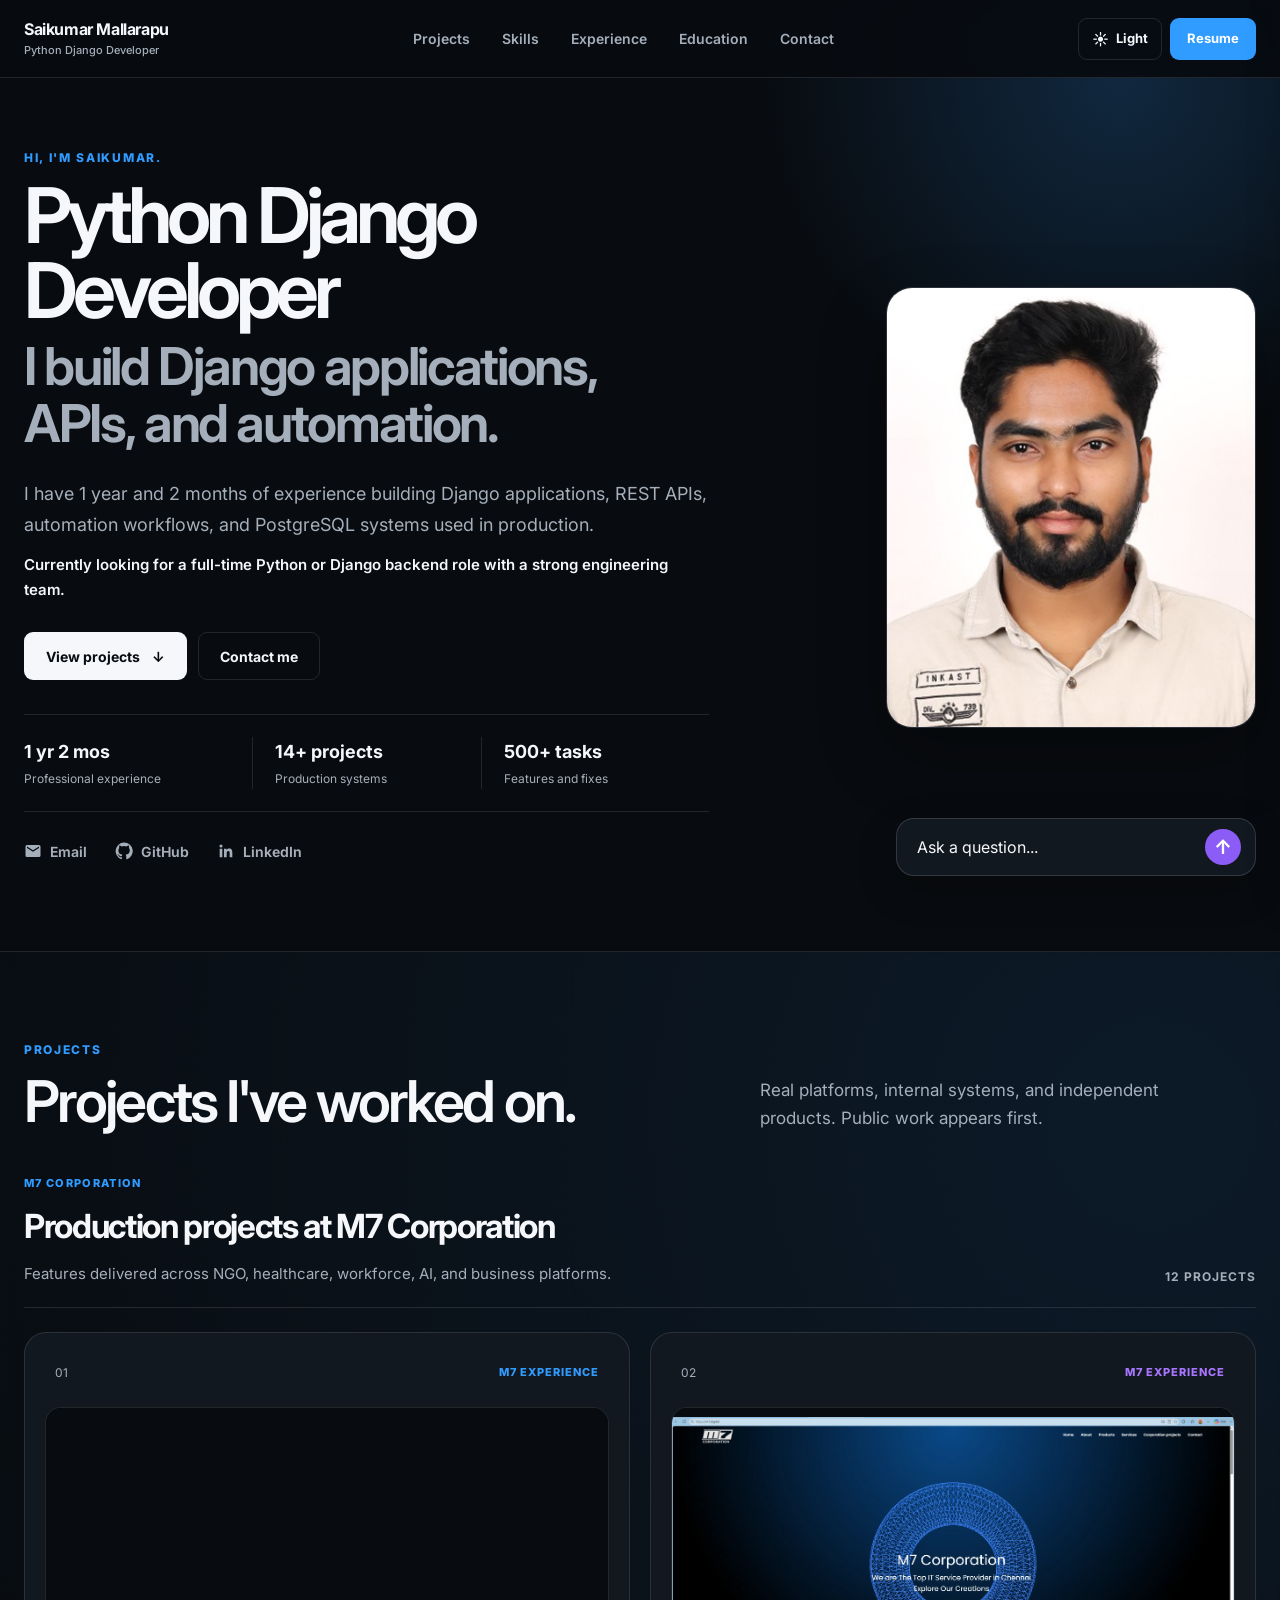
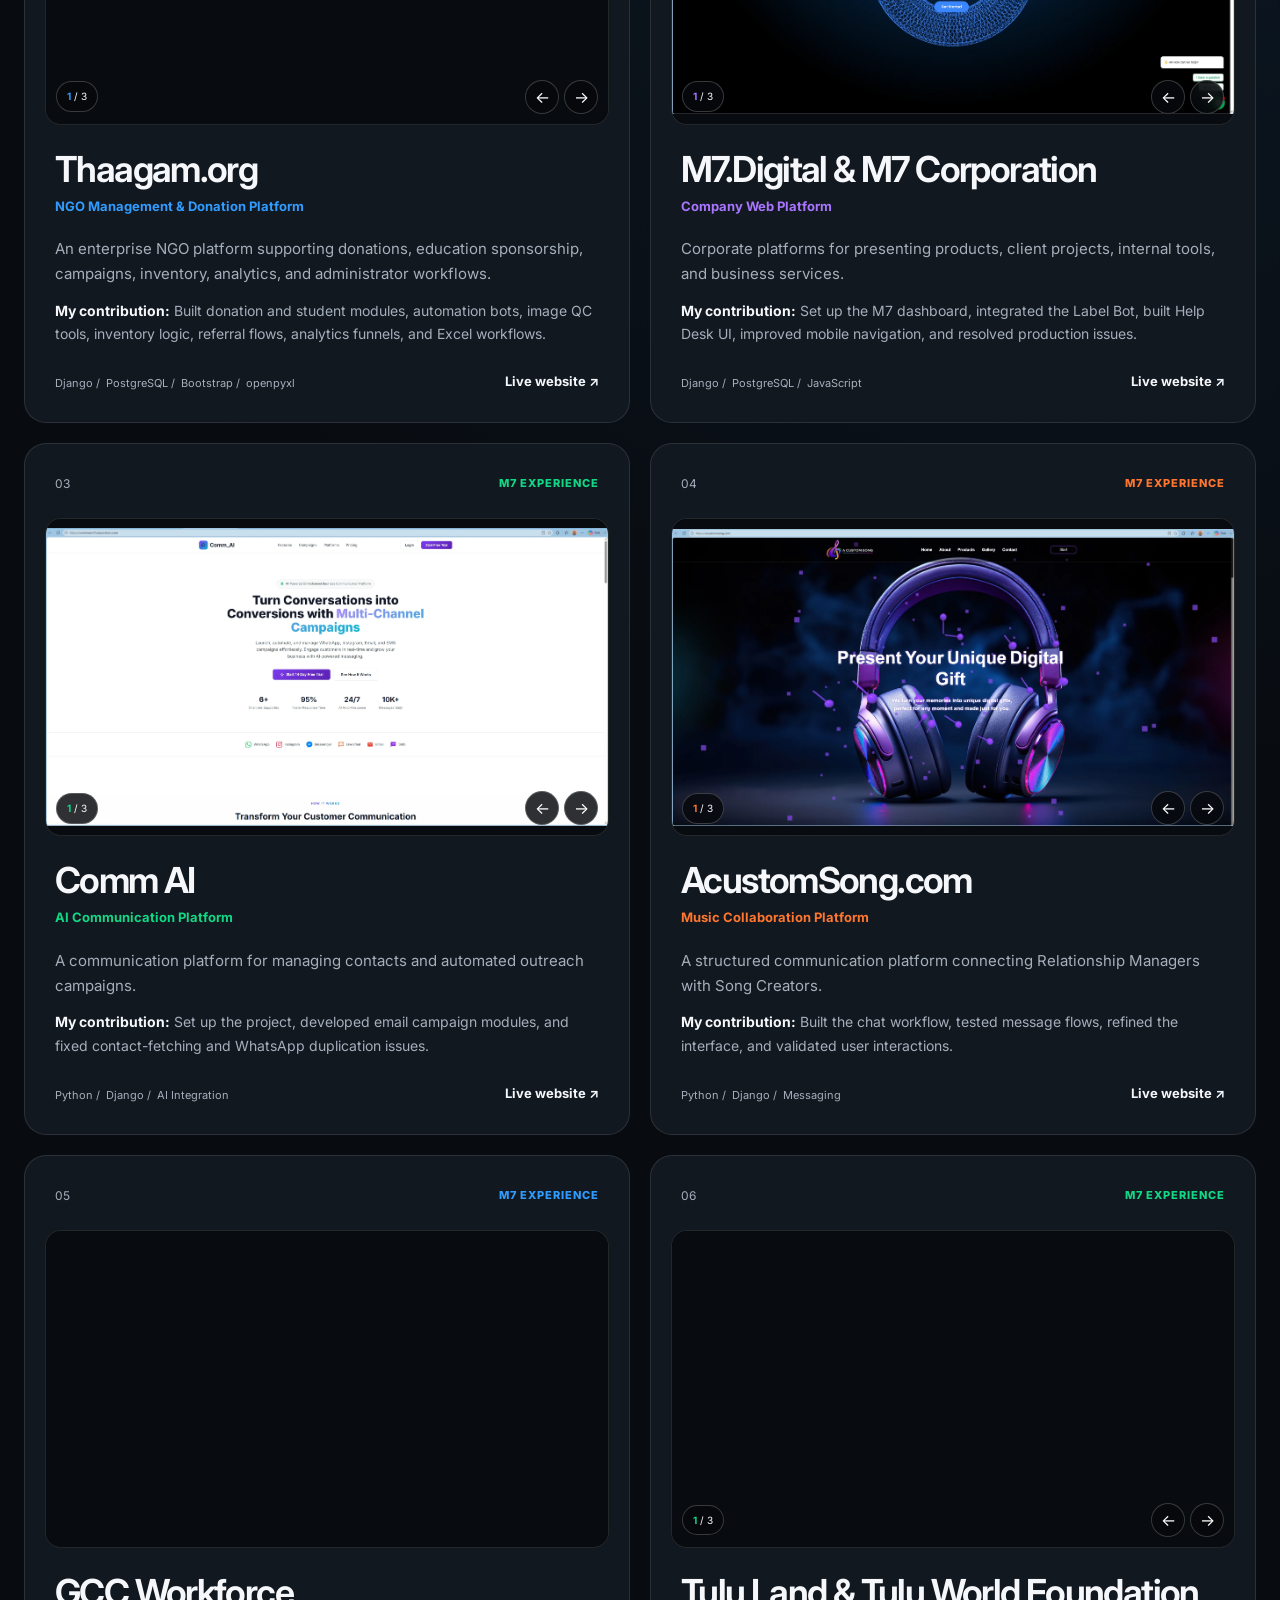
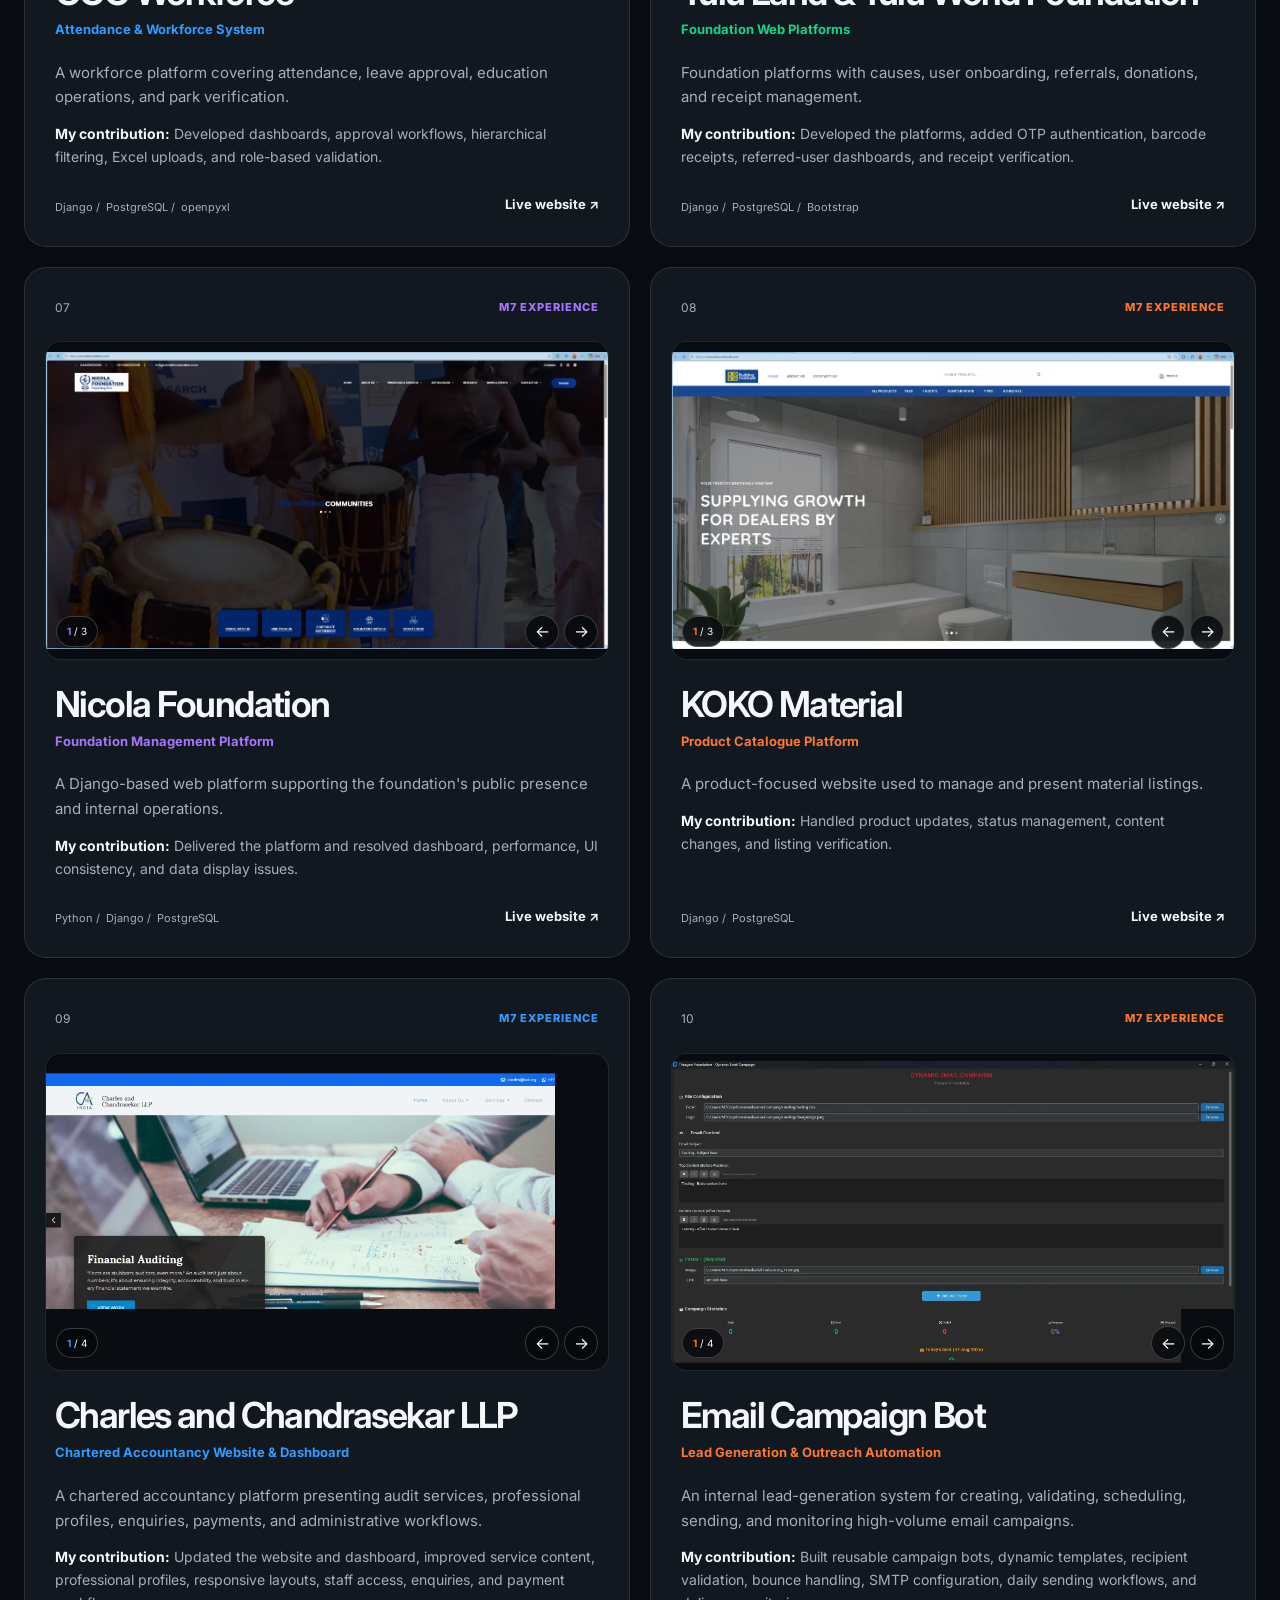
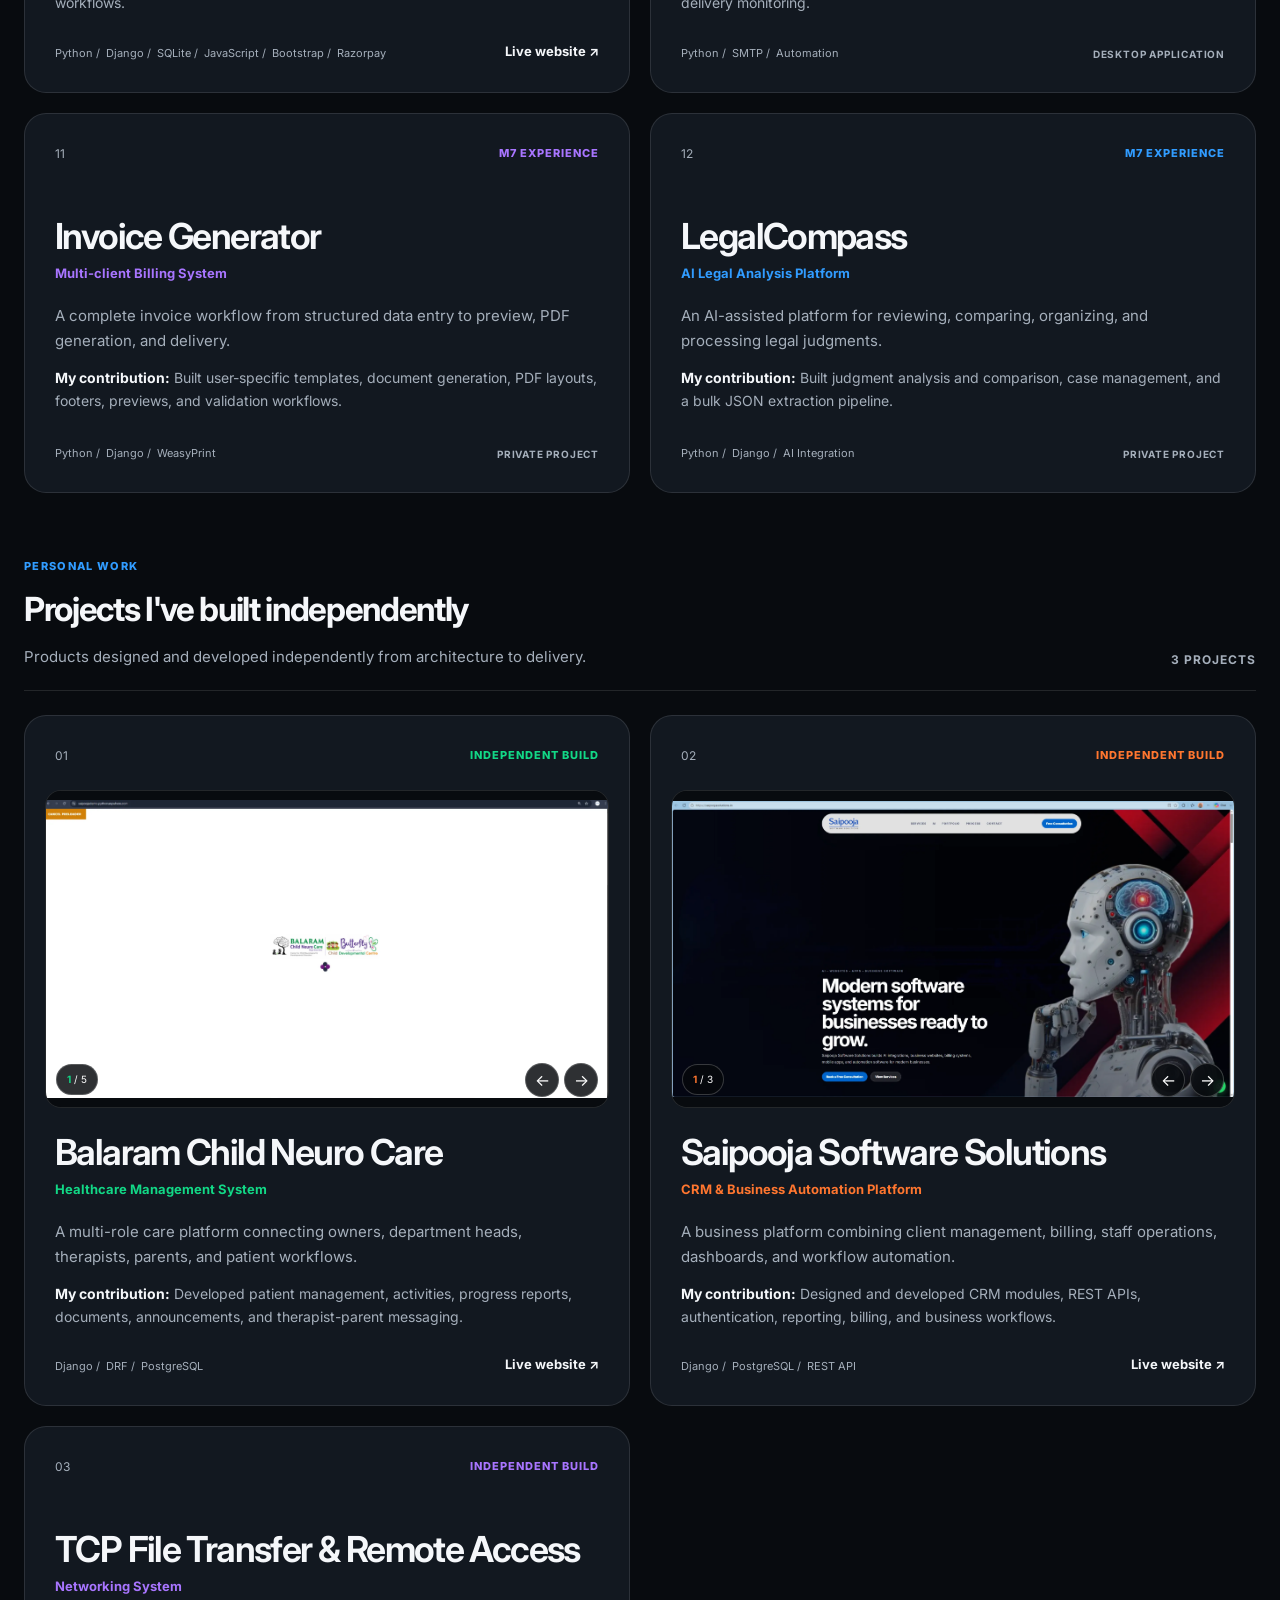
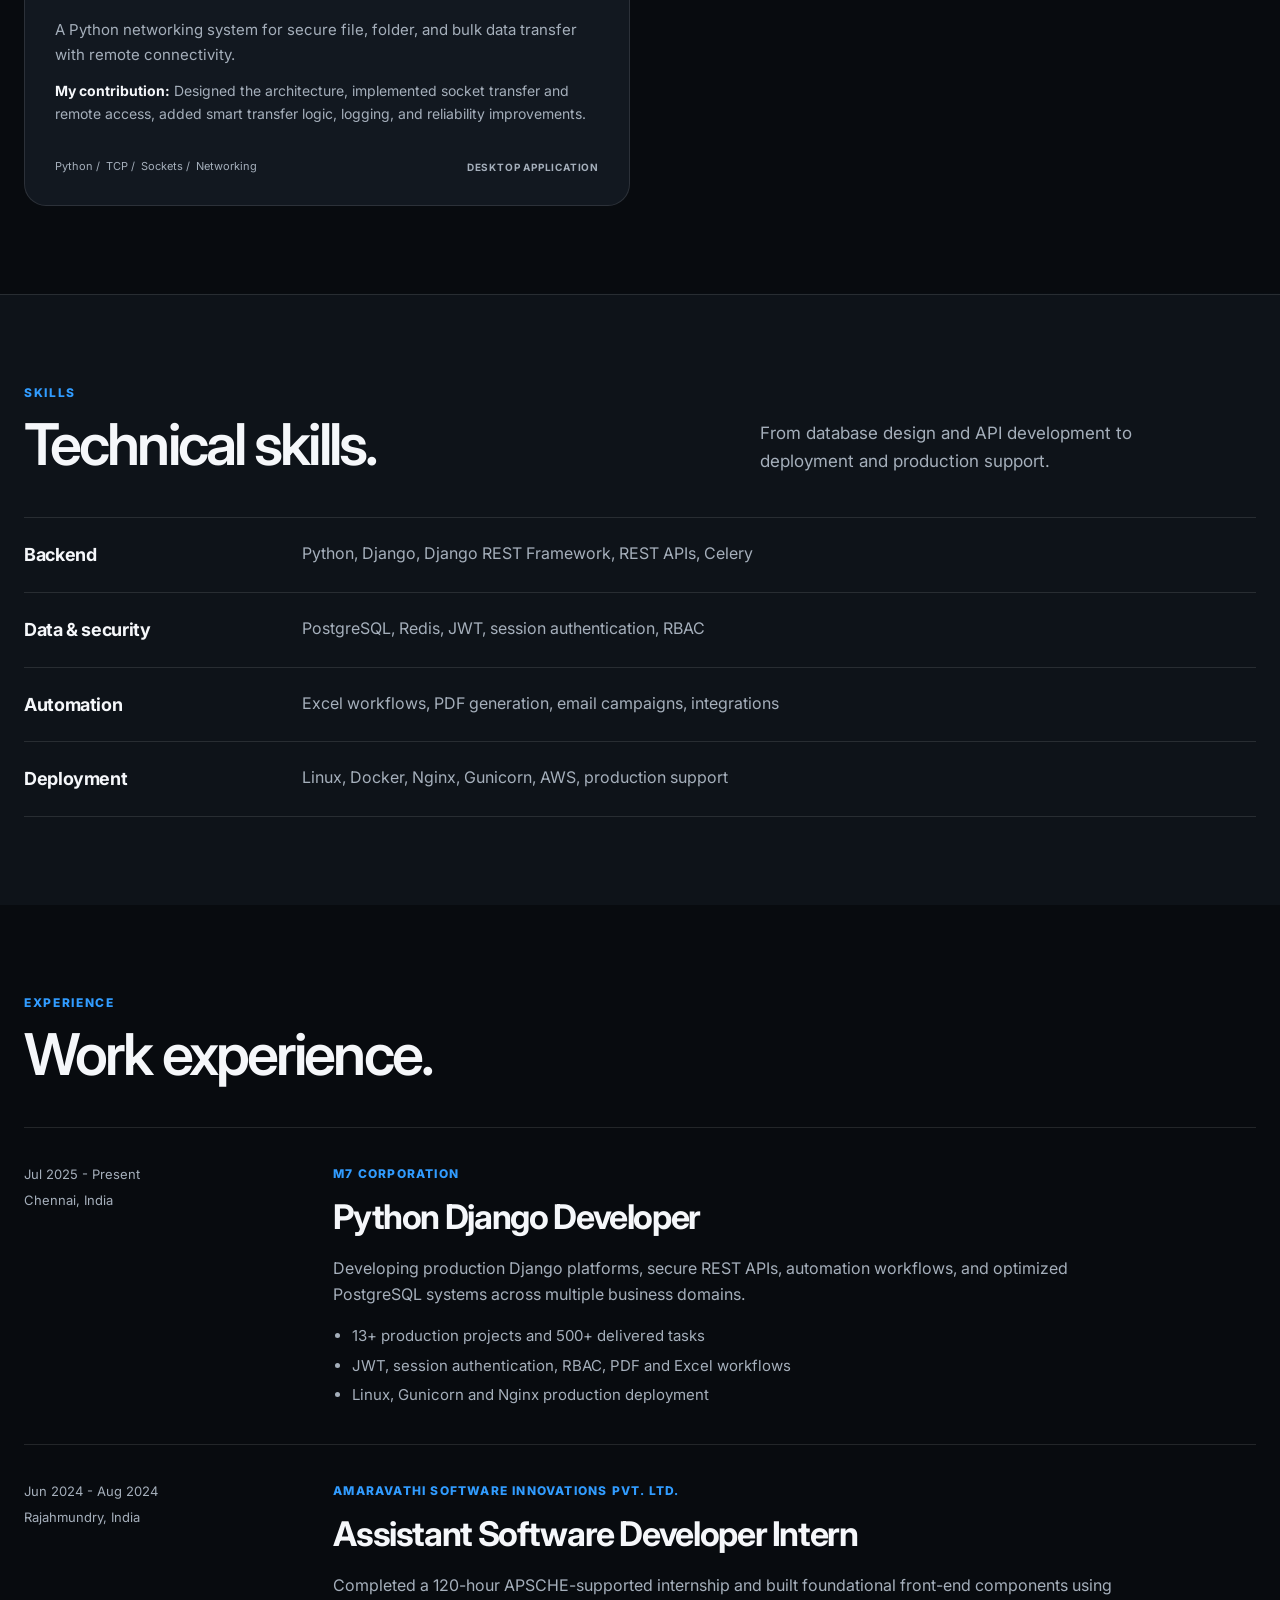
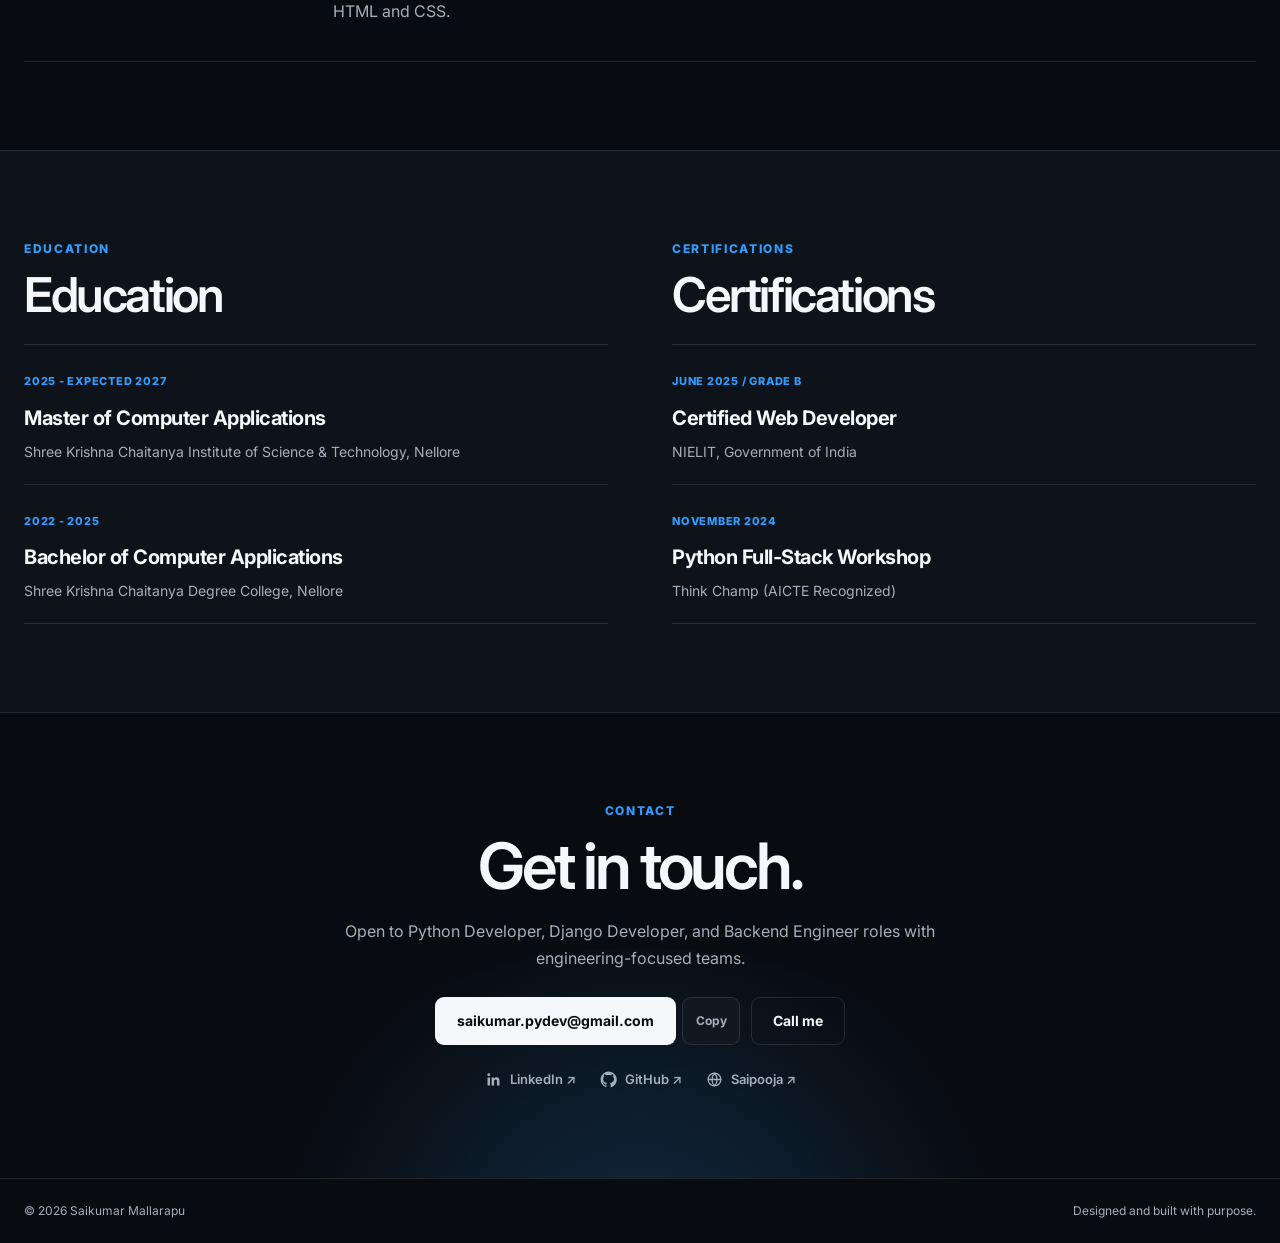
==== commit 87b34f29: "Add portfolio assistant feature Implement an interactive chatbot assistant that appears as a floatin" ====
--- a/index.html
+++ b/index.html
@@ -340,6 +340,64 @@
     </section>
   </main>
 
+  <!-- Portfolio Assistant -->
+  <div class="portfolio-assistant" id="portfolioAssistant">
+  
+    <button
+      class="assistant-launcher"
+      id="assistantLauncher"
+      type="button"
+      aria-label="Open portfolio assistant"
+    >
+      Ask a question...
+      <span>↑</span>
+    </button>
+  
+    <aside class="assistant-panel" id="assistantPanel" aria-hidden="true">
+  
+      <div class="assistant-header">
+        <h3>Portfolio Assistant</h3>
+  
+        <button
+          class="assistant-close"
+          id="assistantClose"
+          type="button"
+          aria-label="Close assistant"
+        >
+          ×
+        </button>
+      </div>
+  
+      <div class="assistant-messages" id="assistantMessages">
+        <div class="assistant-message bot">
+          Hi! I am Saikumar's Portfolio Assistant. What would you like to know?
+        </div>
+        
+        <div class="assistant-suggestions">
+          <button type="button" data-question="Who is Saikumar?">About</button>
+          <button type="button" data-question="What are his skills?">Skills</button>
+          <button type="button" data-question="Show me his projects">Projects</button>
+          <button type="button" data-question="How can I contact him?">Contact</button>
+        </div>
+      </div>
+  
+      <form class="assistant-form" id="assistantForm">
+        <input
+          type="text"
+          id="assistantInput"
+          placeholder="Ask about this portfolio..."
+          autocomplete="off"
+        >
+  
+        <button type="submit" aria-label="Send question">
+          ↑
+        </button>
+      </form>
+  
+    </aside>
+  
+  </div>
+  
   <!-- Footer: copyright year is filled automatically by script.js. -->
   <footer class="site-footer">
     <div class="container">
--- a/assets/css/styles.css
+++ b/assets/css/styles.css
@@ -701,3 +701,316 @@
   *, *::before, *::after { animation-duration: 0.01ms !important; animation-iteration-count: 1 !important; transition-duration: 0.01ms !important; }
   .reveal { opacity: 1; transform: none; }
 }
+
+/* =========================================================
+   PORTFOLIO ASSISTANT
+========================================================= */
+
+.portfolio-assistant {
+  position: fixed;
+  right: 24px;
+  bottom: 24px;
+  z-index: 9999;
+}
+
+.assistant-launcher {
+  width: 360px;
+  min-height: 58px;
+  padding: 0 14px 0 20px;
+
+  display: flex;
+  align-items: center;
+  justify-content: space-between;
+
+  border: 1px solid rgba(130, 130, 150, 0.3);
+  border-radius: 18px;
+
+  background: var(--surface, #ffffff);
+  color: var(--text, #111111);
+
+  font: inherit;
+  cursor: pointer;
+
+  box-shadow: 0 14px 40px rgba(0, 0, 0, 0.18);
+}
+
+.assistant-launcher span {
+  width: 36px;
+  height: 36px;
+
+  display: grid;
+  place-items: center;
+
+  border-radius: 50%;
+  background: #8b5cf6;
+  color: #ffffff;
+
+  font-size: 20px;
+  font-weight: 700;
+}
+
+.assistant-panel {
+  position: fixed;
+  top: 0;
+  right: 0;
+
+  width: min(390px, 100%);
+  height: 100vh;
+
+  display: flex;
+  flex-direction: column;
+
+  background: var(--surface, #ffffff);
+  color: var(--text, #111111);
+
+  border-left: 1px solid rgba(130, 130, 150, 0.25);
+  box-shadow: -12px 0 40px rgba(0, 0, 0, 0.18);
+
+  transform: translateX(105%);
+  transition: transform 0.3s ease;
+}
+
+.assistant-panel.open {
+  transform: translateX(0);
+}
+
+.assistant-header {
+  padding: 18px;
+
+  display: flex;
+  align-items: center;
+  justify-content: space-between;
+
+  border-bottom: 1px solid rgba(130, 130, 150, 0.2);
+}
+
+.assistant-header h3 {
+  margin: 0;
+  font-size: 18px;
+}
+
+.assistant-close {
+  width: 36px;
+  height: 36px;
+
+  border: 0;
+  border-radius: 50%;
+
+  background: transparent;
+  color: inherit;
+
+  font-size: 28px;
+  cursor: pointer;
+}
+
+.assistant-messages {
+  flex: 1;
+  overflow-y: auto;
+
+  padding: 18px;
+
+  display: flex;
+  flex-direction: column;
+  gap: 14px;
+}
+
+.assistant-message {
+  max-width: 88%;
+  padding: 12px 14px;
+
+  border-radius: 16px;
+  line-height: 1.6;
+  white-space: pre-line;
+}
+
+.assistant-message.bot {
+  align-self: flex-start;
+  background: rgba(139, 92, 246, 0.12);
+}
+
+.assistant-message.user {
+  align-self: flex-end;
+  background: #8b5cf6;
+  color: #ffffff;
+}
+
+.assistant-form {
+  padding: 14px;
+
+  display: flex;
+  gap: 10px;
+
+  border-top: 1px solid rgba(130, 130, 150, 0.2);
+}
+
+.assistant-form input {
+  flex: 1;
+  min-width: 0;
+
+  padding: 13px 15px;
+
+  border: 1px solid rgba(130, 130, 150, 0.3);
+  border-radius: 14px;
+
+  background: transparent;
+  color: inherit;
+
+  font: inherit;
+  outline: none;
+}
+
+.assistant-form button {
+  width: 44px;
+  height: 44px;
+
+  border: 0;
+  border-radius: 50%;
+
+  background: #8b5cf6;
+  color: #ffffff;
+
+  font-size: 20px;
+  cursor: pointer;
+}
+
+@media (max-width: 600px) {
+  .portfolio-assistant {
+    right: 12px;
+    bottom: 12px;
+    left: 12px;
+  }
+
+  .assistant-launcher {
+    width: 100%;
+  }
+
+  .assistant-panel {
+    width: 100%;
+  }
+}
+
+.assistant-suggestions {
+  display: flex;
+  flex-wrap: wrap;
+  gap: 8px;
+  padding: 0 18px 16px;
+}
+
+.assistant-suggestions button {
+  padding: 8px 12px;
+  border: 1px solid #8b5cf6;
+  border-radius: 20px;
+  background: transparent;
+  color: inherit;
+  cursor: pointer;
+}
+
+.assistant-suggestions button:hover {
+  background: #8b5cf6;
+  color: #fff;
+}
+
+.assistant-typing {
+  width: fit-content;
+  padding: 10px 14px;
+  border-radius: 16px;
+  background: rgba(139, 92, 246, 0.12);
+}
+
+.assistant-typing span {
+  display: inline-block;
+  width: 6px;
+  height: 6px;
+  margin: 0 2px;
+  border-radius: 50%;
+  background: currentColor;
+  animation: assistantTyping 1s infinite;
+}
+
+.assistant-typing span:nth-child(2) {
+  animation-delay: 0.2s;
+}
+
+.assistant-typing span:nth-child(3) {
+  animation-delay: 0.4s;
+}
+
+@keyframes assistantTyping {
+  0%, 60%, 100% {
+    transform: translateY(0);
+    opacity: 0.4;
+  }
+
+  30% {
+    transform: translateY(-4px);
+    opacity: 1;
+  }
+}
+.assistant-message {
+  width: fit-content;
+  max-width: 86%;
+  overflow-wrap: anywhere;
+  word-break: break-word;
+}
+
+.assistant-message.bot {
+  max-width: 92%;
+}
+
+.assistant-suggestions {
+  display: grid;
+  grid-template-columns: repeat(2, minmax(0, 1fr));
+  gap: 8px;
+  width: 100%;
+}
+
+.assistant-suggestions button {
+  width: 100%;
+  min-height: 40px;
+  padding: 8px 10px;
+  text-align: center;
+}
+
+@media (max-width: 480px) {
+  .assistant-panel {
+    width: 100%;
+    max-width: 100%;
+  }
+
+  .assistant-messages {
+    padding: 14px;
+  }
+
+  .assistant-message {
+    max-width: 90%;
+    font-size: 14px;
+    line-height: 1.55;
+  }
+
+  .assistant-message.bot {
+    max-width: 94%;
+  }
+
+  .assistant-suggestions {
+    grid-template-columns: repeat(2, minmax(0, 1fr));
+  }
+
+  .assistant-form {
+    padding: 10px;
+  }
+
+  .assistant-form input {
+    min-height: 44px;
+    font-size: 16px;
+  }
+
+  .assistant-form button {
+    flex: 0 0 44px;
+  }
+}
+
+@media (max-width: 360px) {
+  .assistant-suggestions {
+    grid-template-columns: 1fr;
+  }
+}
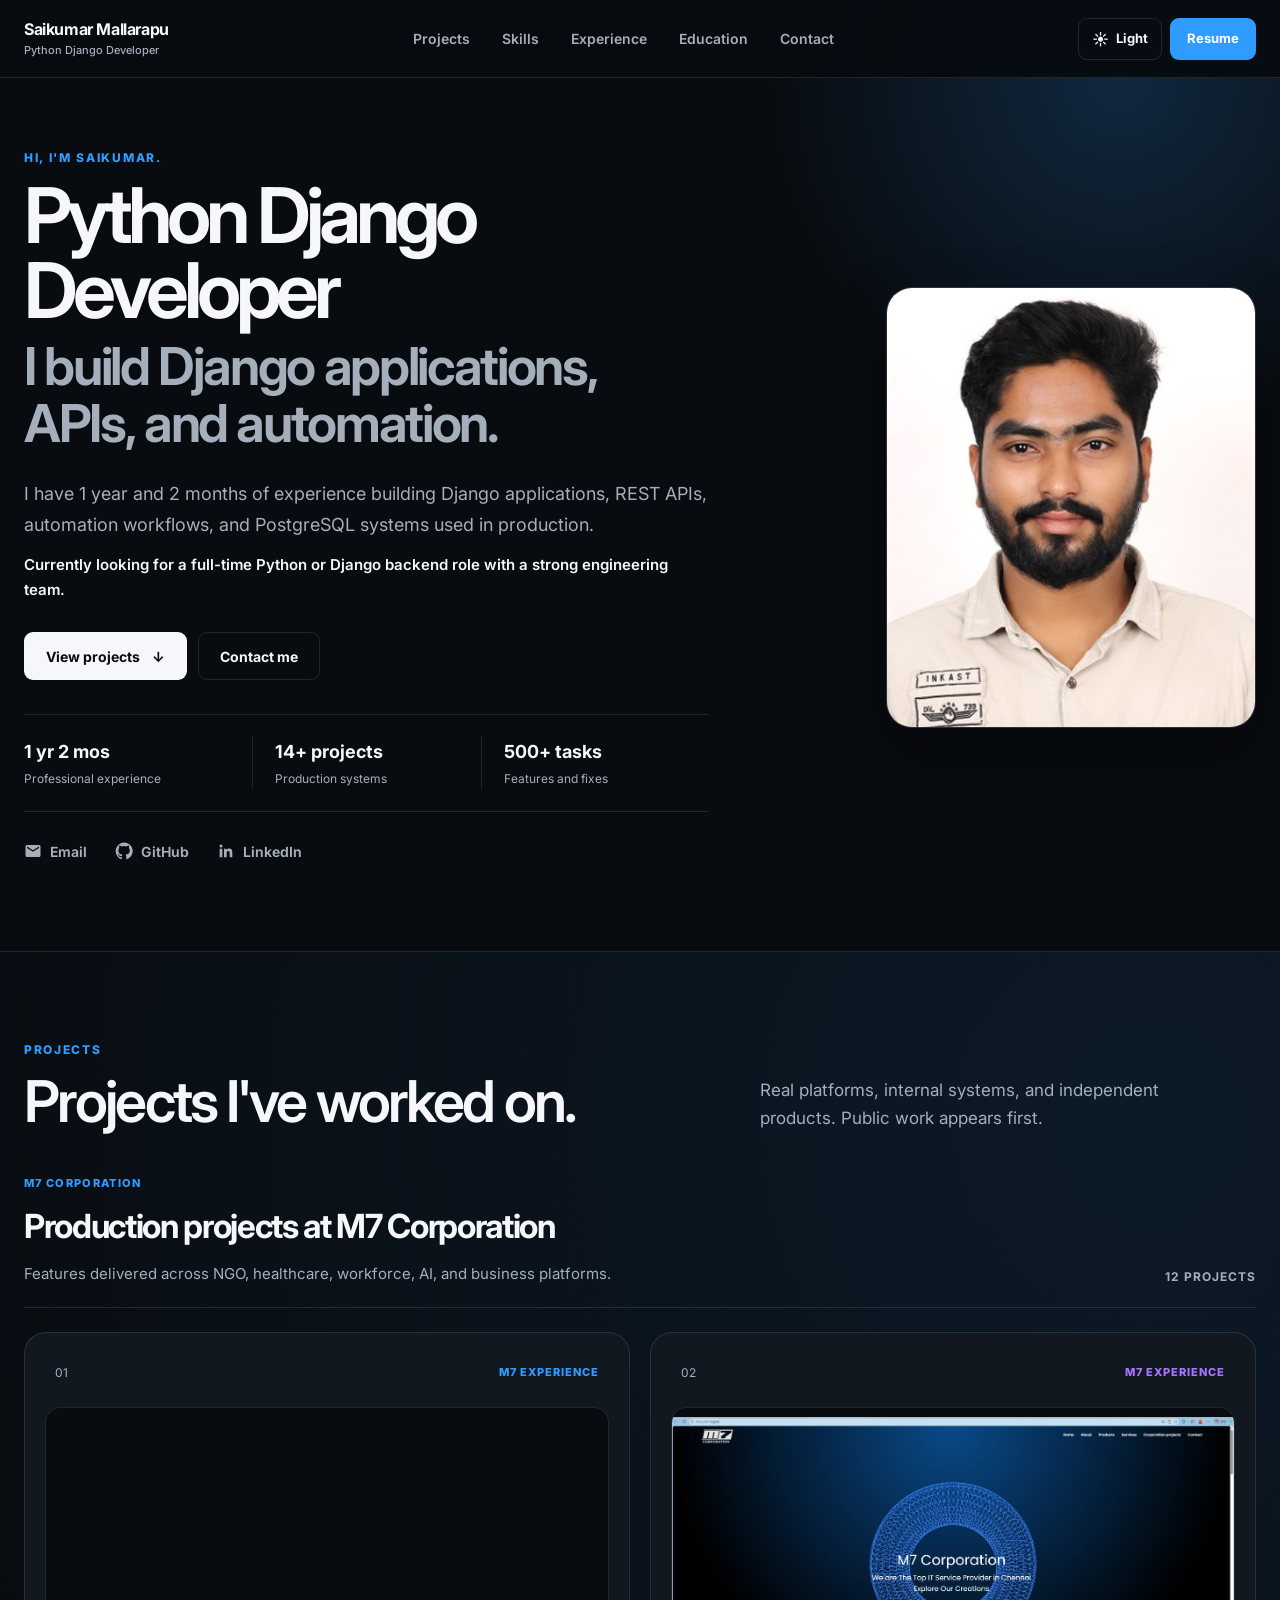
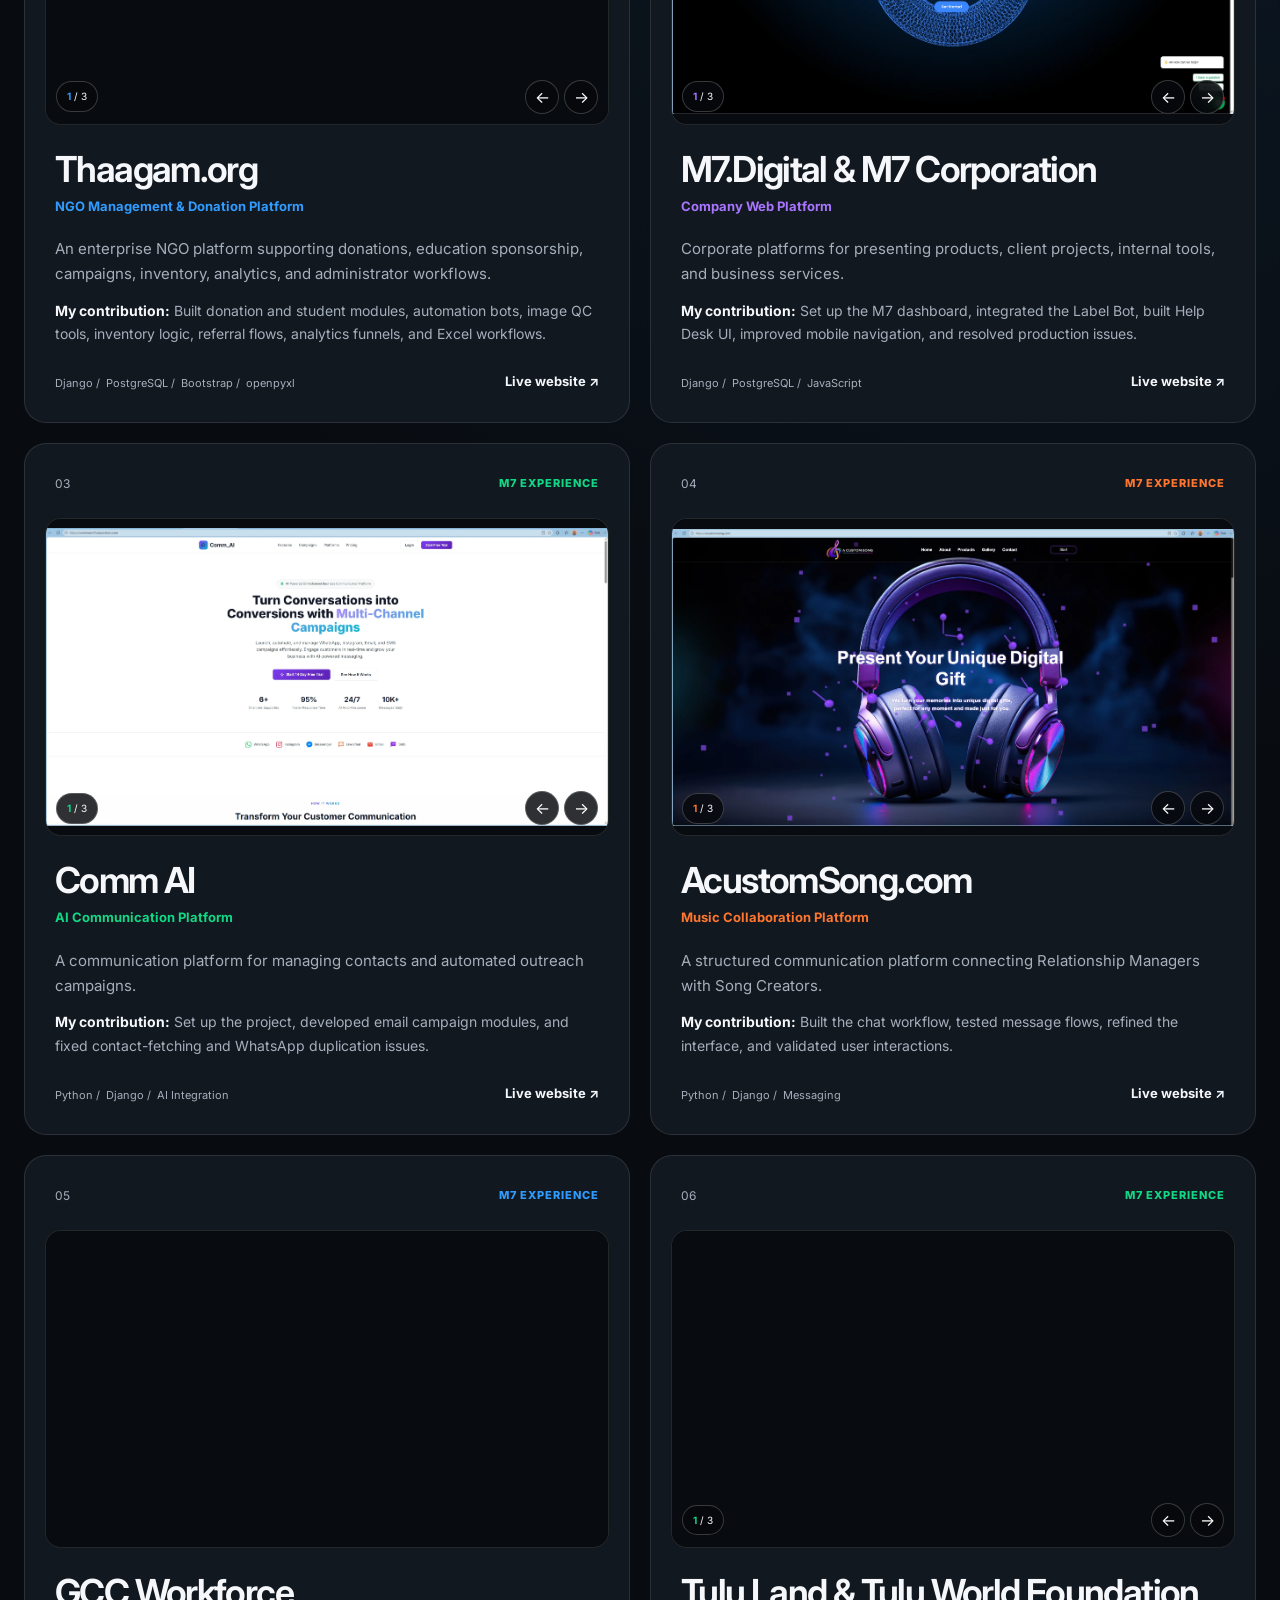
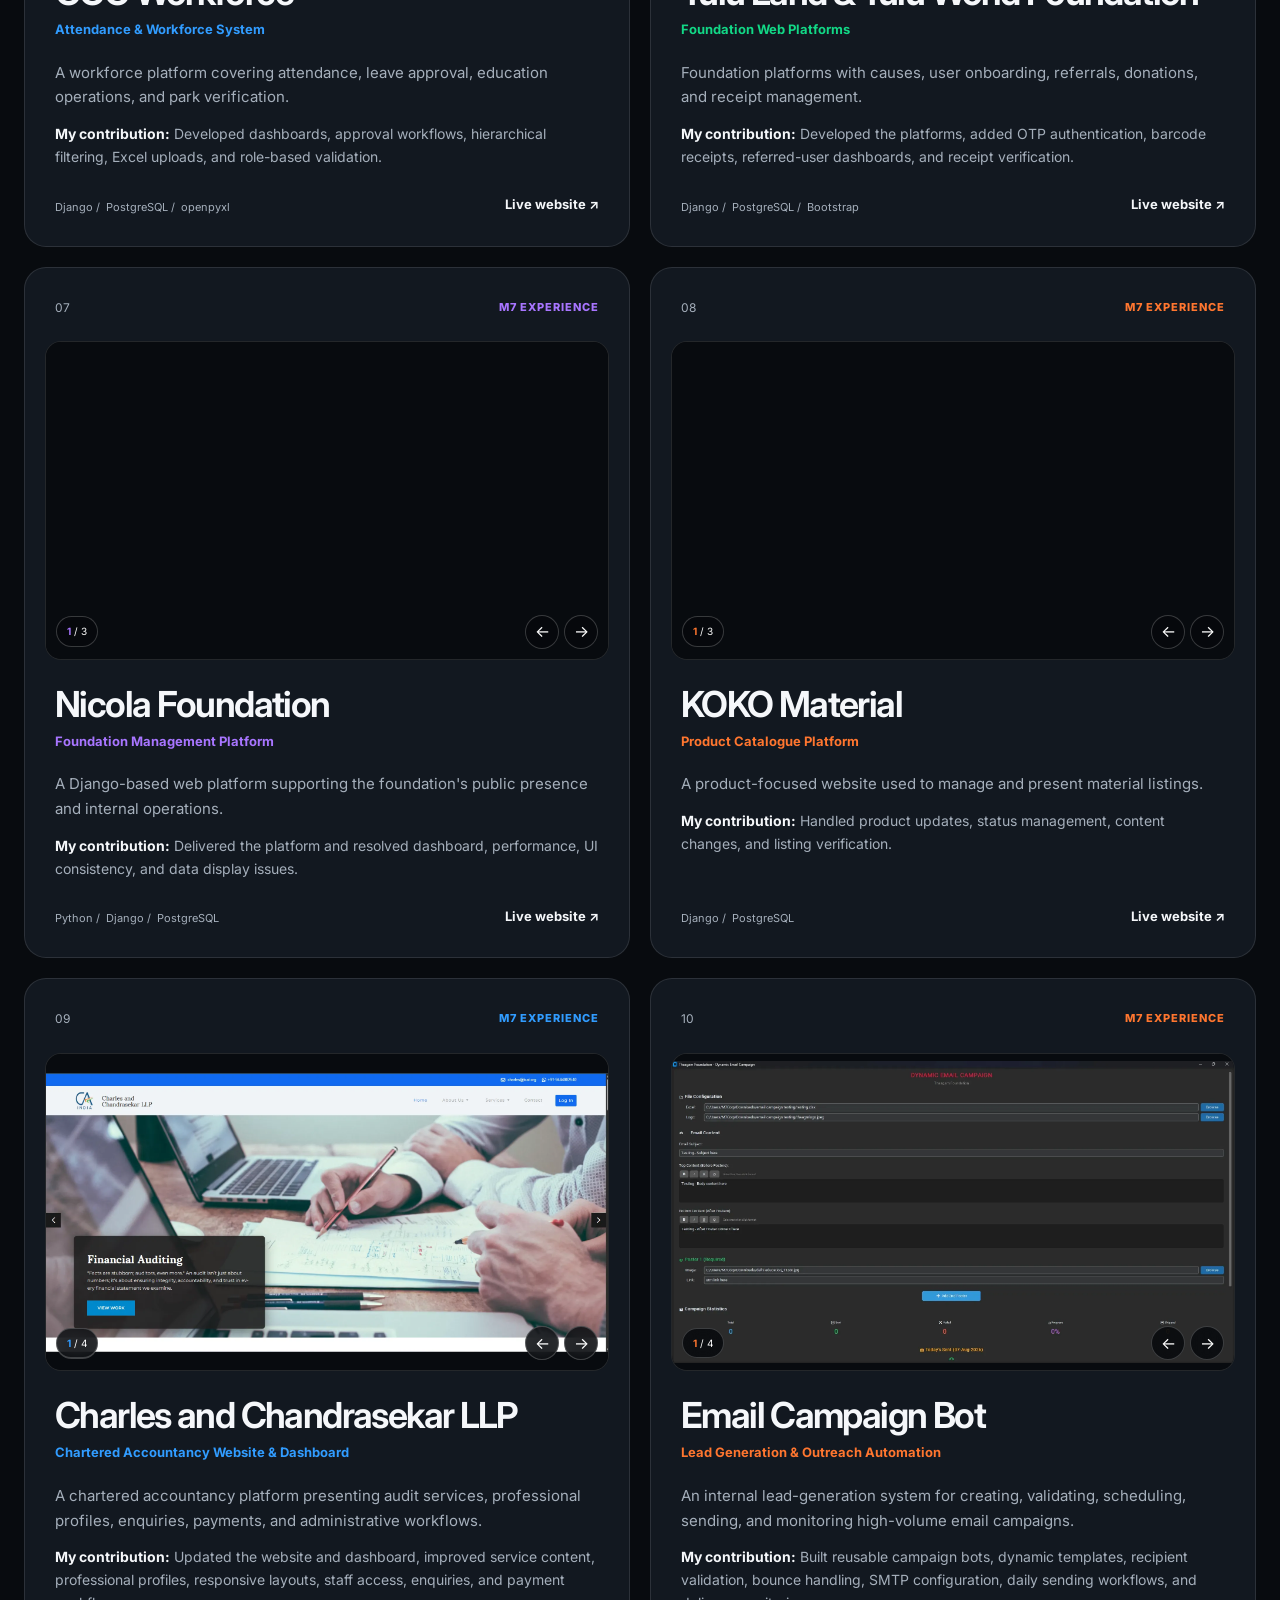
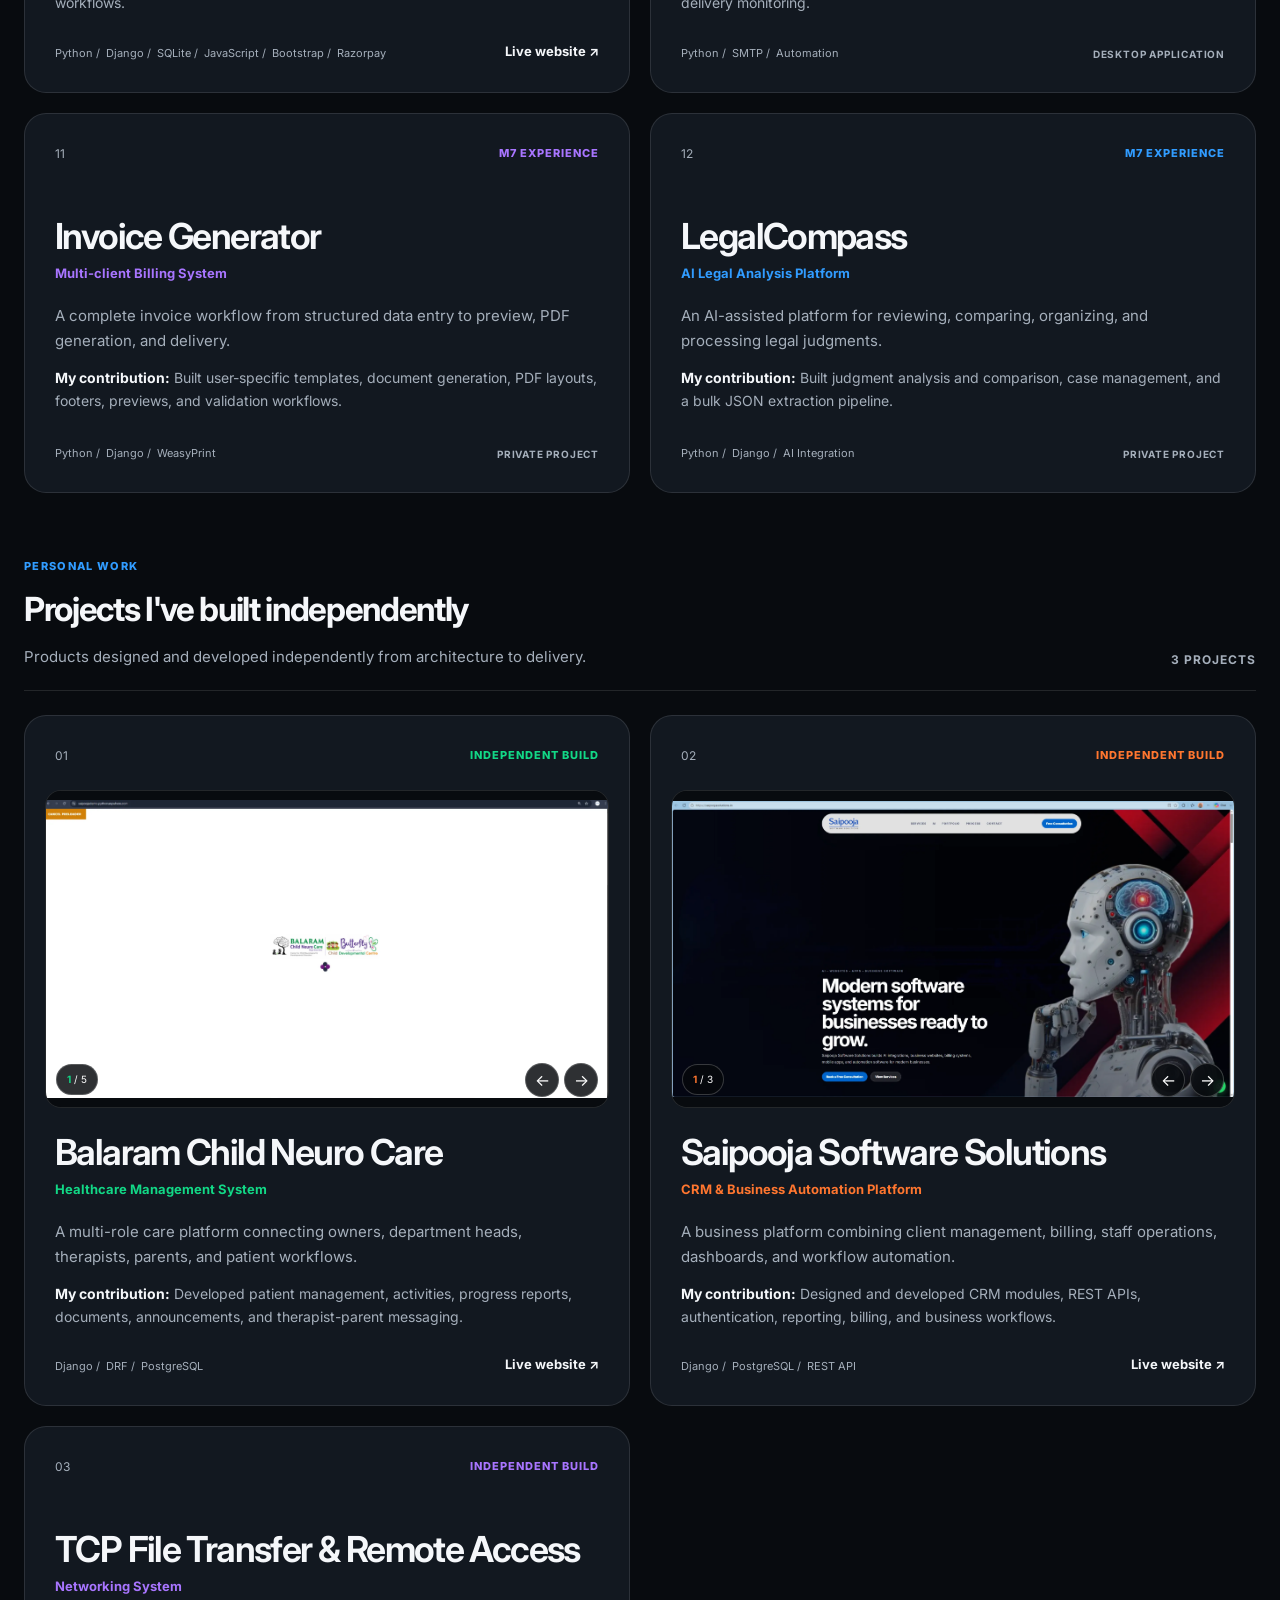
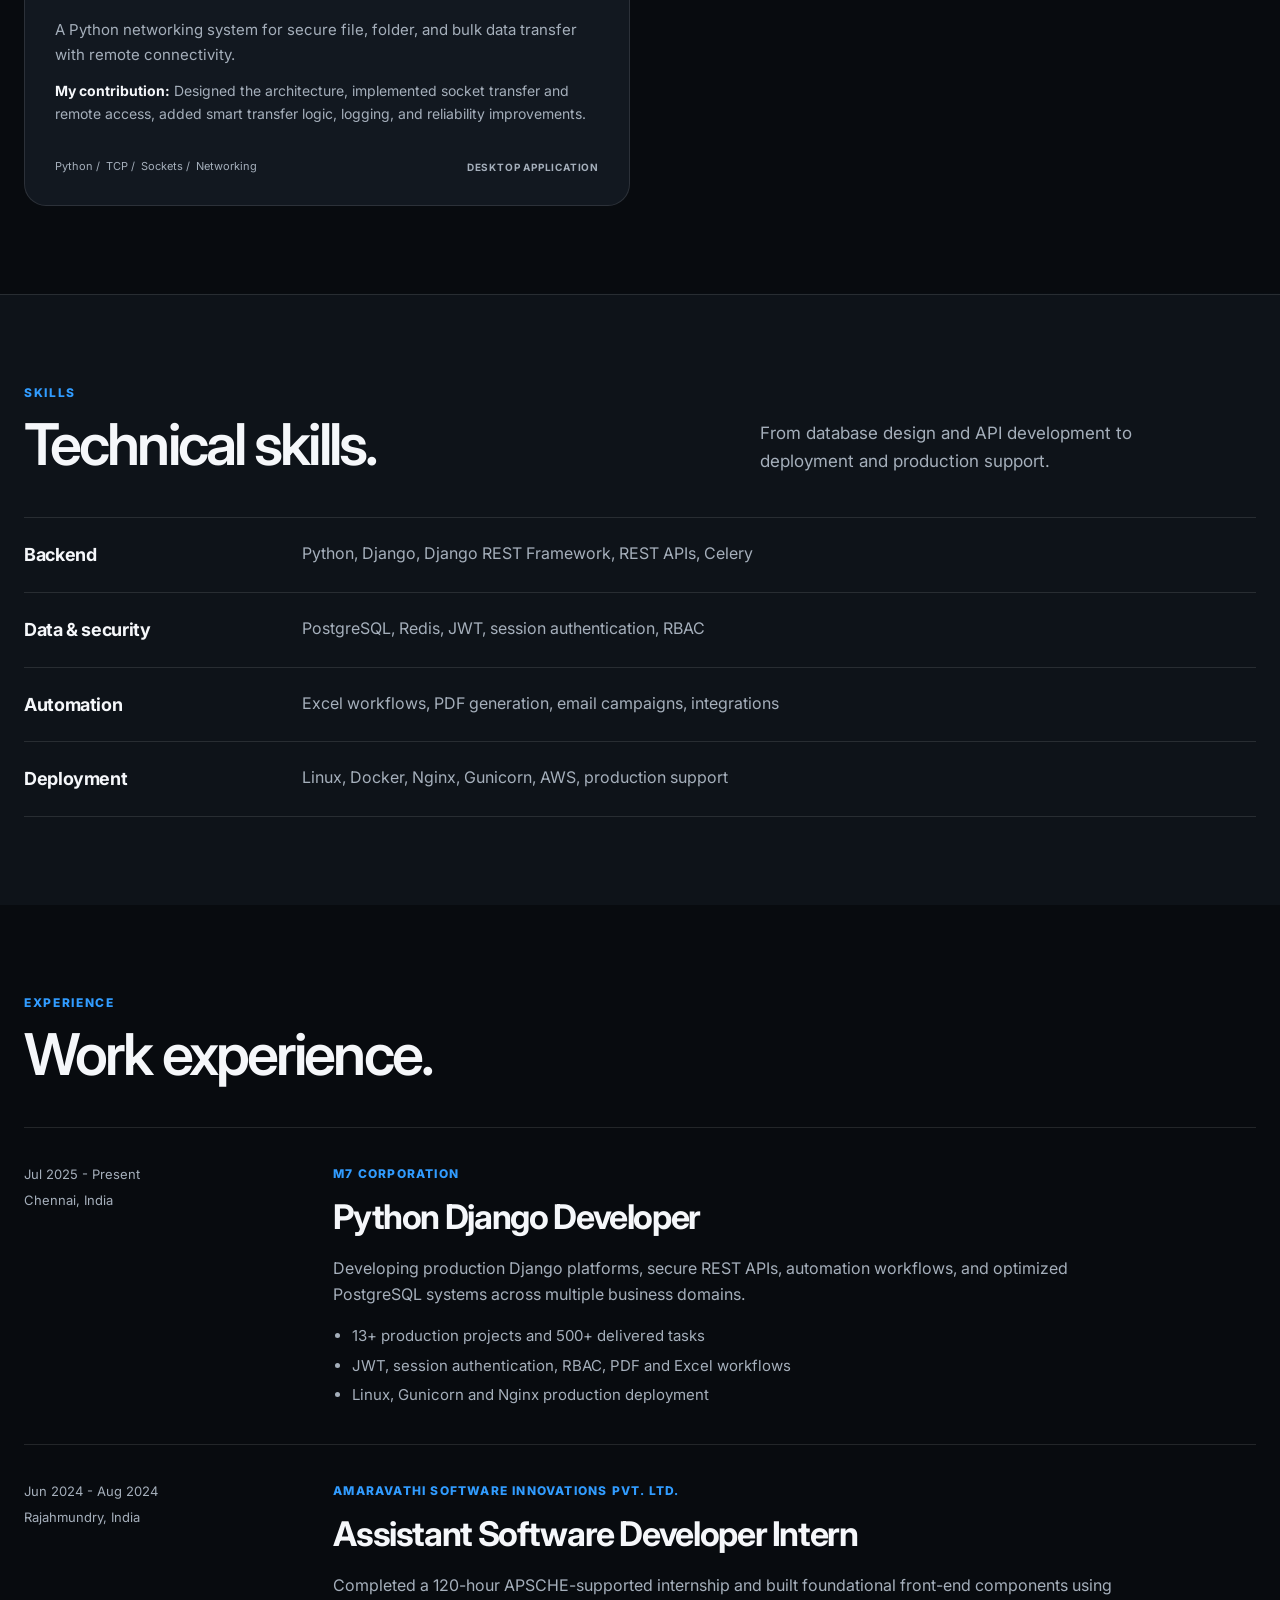
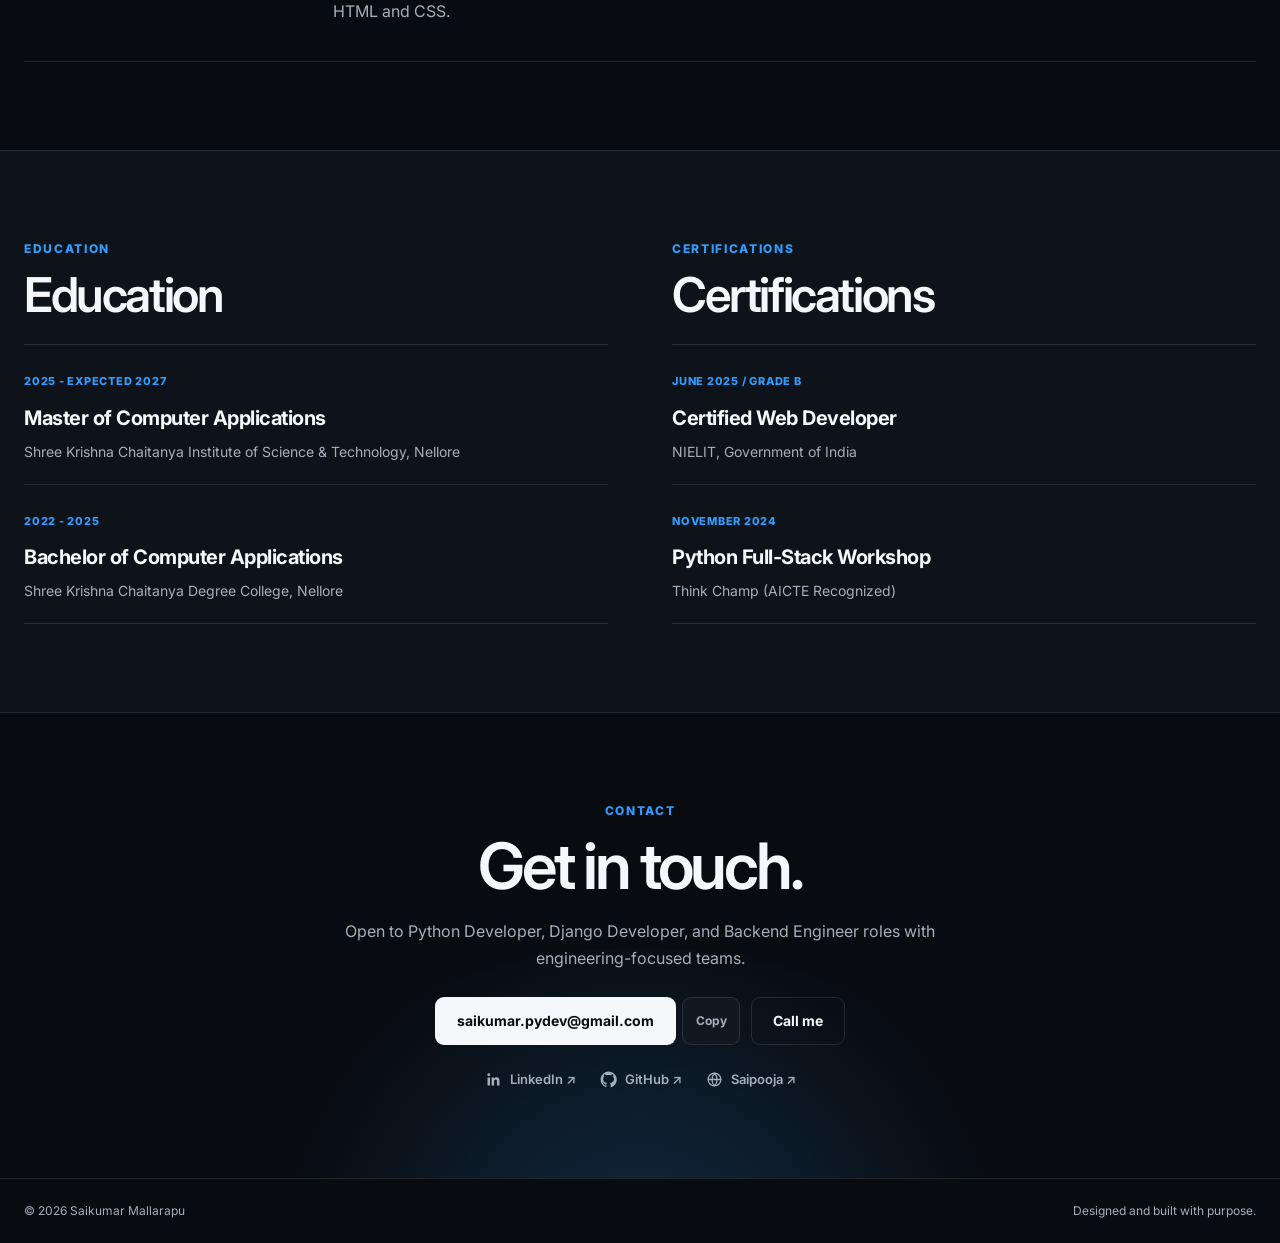
==== commit 3c05a3df: "Update Open Graph and Twitter image metadata" ====
--- a/index.html
+++ b/index.html
@@ -15,14 +15,14 @@
   <meta property="og:title" content="Saikumar Mallarapu | Python Django Developer">
   <meta property="og:description" content="Production-focused Python Django Developer experienced in REST APIs, PostgreSQL, automation workflows, and backend systems.">
   <meta property="og:url" content="https://saikumarmallarapu.github.io/">
-  <meta property="og:image" content="https://saikumarmallarapu.github.io/assets/images/profile/professional-portrait.jpg">
-  <meta property="og:image:width" content="390">
-  <meta property="og:image:height" content="544">
+  <meta property="og:image" content="https://saikumarmallarapu.github.io/assets/images/branding/portfolio-preview.png">
+  <meta property="og:image:width" content="1200">
+  <meta property="og:image:height" content="630">
   <meta property="og:image:alt" content="Saikumar Mallarapu, Python Django Developer">
   <meta name="twitter:card" content="summary">
   <meta name="twitter:title" content="Saikumar Mallarapu | Python Django Developer">
   <meta name="twitter:description" content="Production-focused Django developer building APIs, automation workflows, and backend applications.">
-  <meta name="twitter:image" content="https://saikumarmallarapu.github.io/assets/images/profile/professional-portrait.jpg">
+  <meta name="twitter:image" content="https://saikumarmallarapu.github.io/assets/images/branding/portfolio-preview.png">
   <meta name="twitter:image:alt" content="Saikumar Mallarapu, Python Django Developer">
   <link rel="icon" type="image/png" href="assets/images/branding/favicon.png">
   <link rel="apple-touch-icon" href="assets/images/branding/favicon-large.png">
@@ -340,64 +340,6 @@
     </section>
   </main>
 
-  <!-- Portfolio Assistant -->
-  <div class="portfolio-assistant" id="portfolioAssistant">
-  
-    <button
-      class="assistant-launcher"
-      id="assistantLauncher"
-      type="button"
-      aria-label="Open portfolio assistant"
-    >
-      Ask a question...
-      <span>↑</span>
-    </button>
-  
-    <aside class="assistant-panel" id="assistantPanel" aria-hidden="true">
-  
-      <div class="assistant-header">
-        <h3>Portfolio Assistant</h3>
-  
-        <button
-          class="assistant-close"
-          id="assistantClose"
-          type="button"
-          aria-label="Close assistant"
-        >
-          ×
-        </button>
-      </div>
-  
-      <div class="assistant-messages" id="assistantMessages">
-        <div class="assistant-message bot">
-          Hi! I am Saikumar's Portfolio Assistant. What would you like to know?
-        </div>
-        
-        <div class="assistant-suggestions">
-          <button type="button" data-question="Who is Saikumar?">About</button>
-          <button type="button" data-question="What are his skills?">Skills</button>
-          <button type="button" data-question="Show me his projects">Projects</button>
-          <button type="button" data-question="How can I contact him?">Contact</button>
-        </div>
-      </div>
-  
-      <form class="assistant-form" id="assistantForm">
-        <input
-          type="text"
-          id="assistantInput"
-          placeholder="Ask about this portfolio..."
-          autocomplete="off"
-        >
-  
-        <button type="submit" aria-label="Send question">
-          ↑
-        </button>
-      </form>
-  
-    </aside>
-  
-  </div>
-  
   <!-- Footer: copyright year is filled automatically by script.js. -->
   <footer class="site-footer">
     <div class="container">
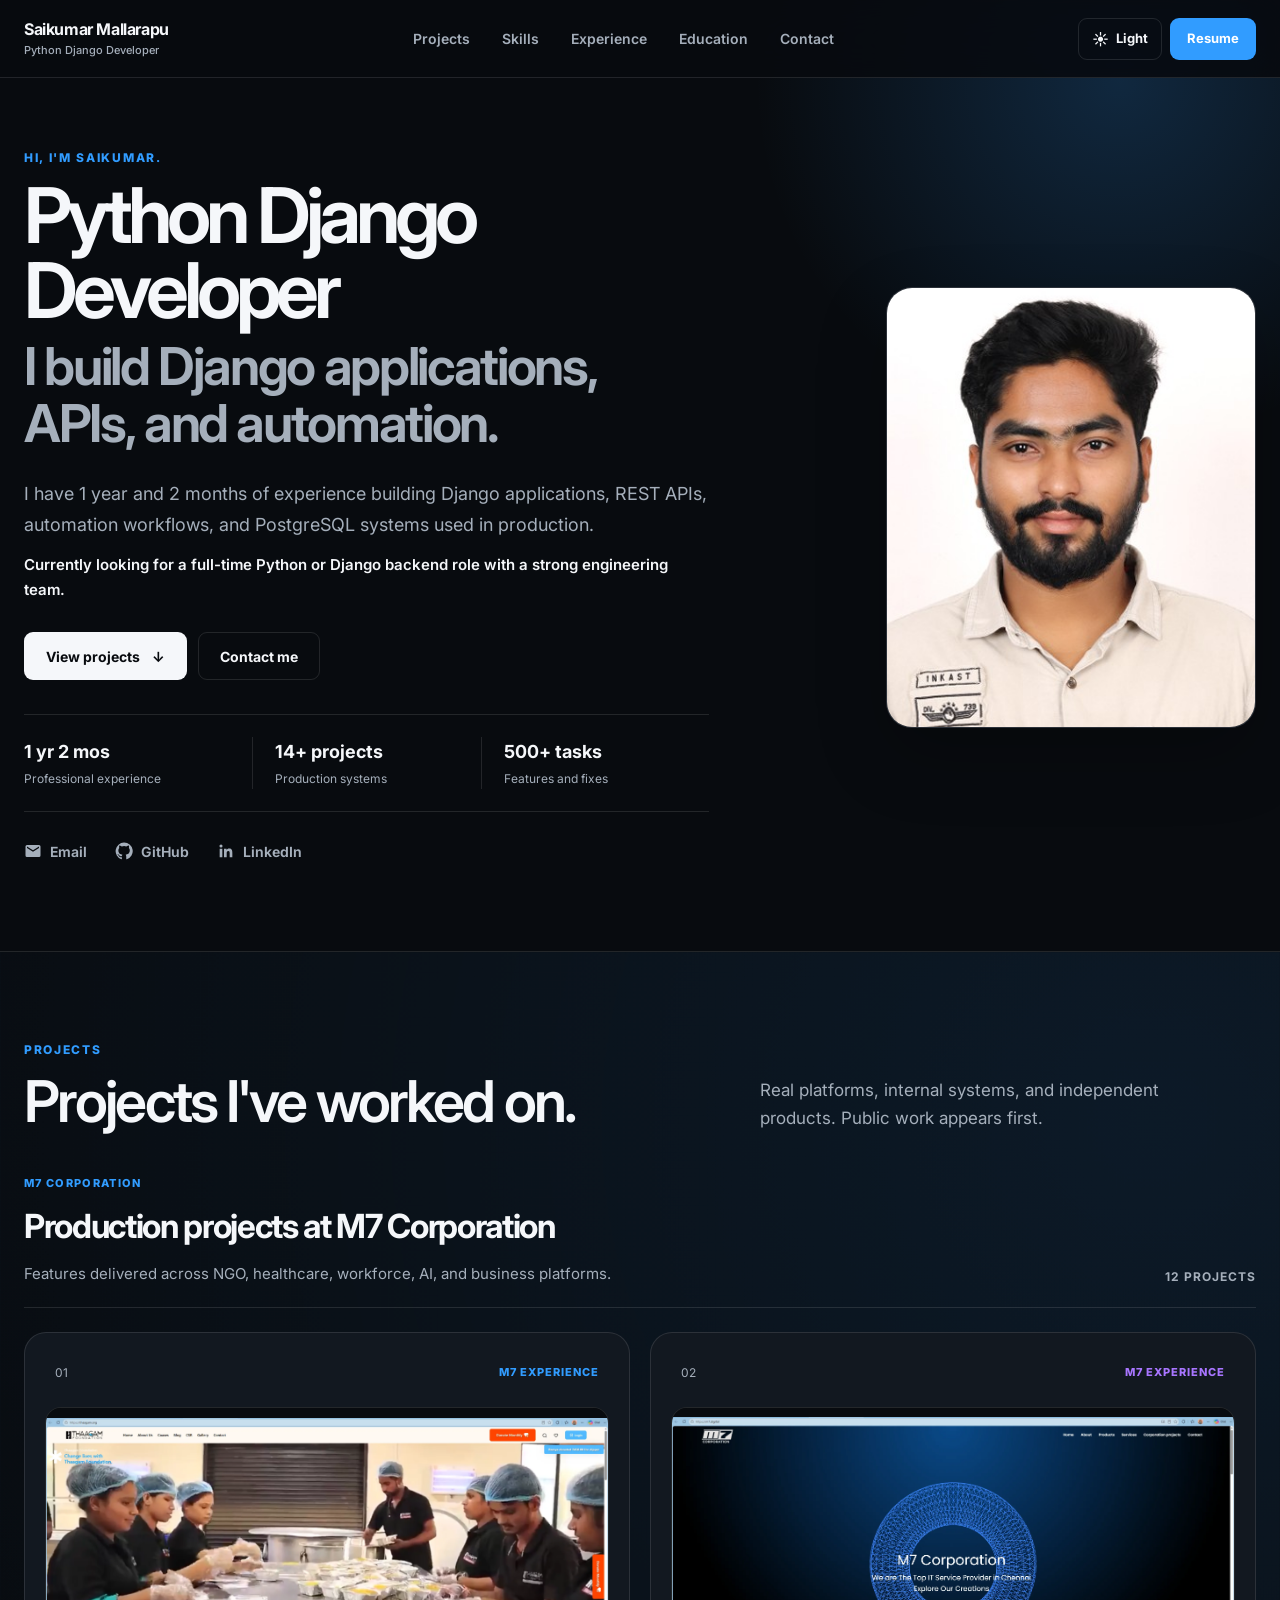
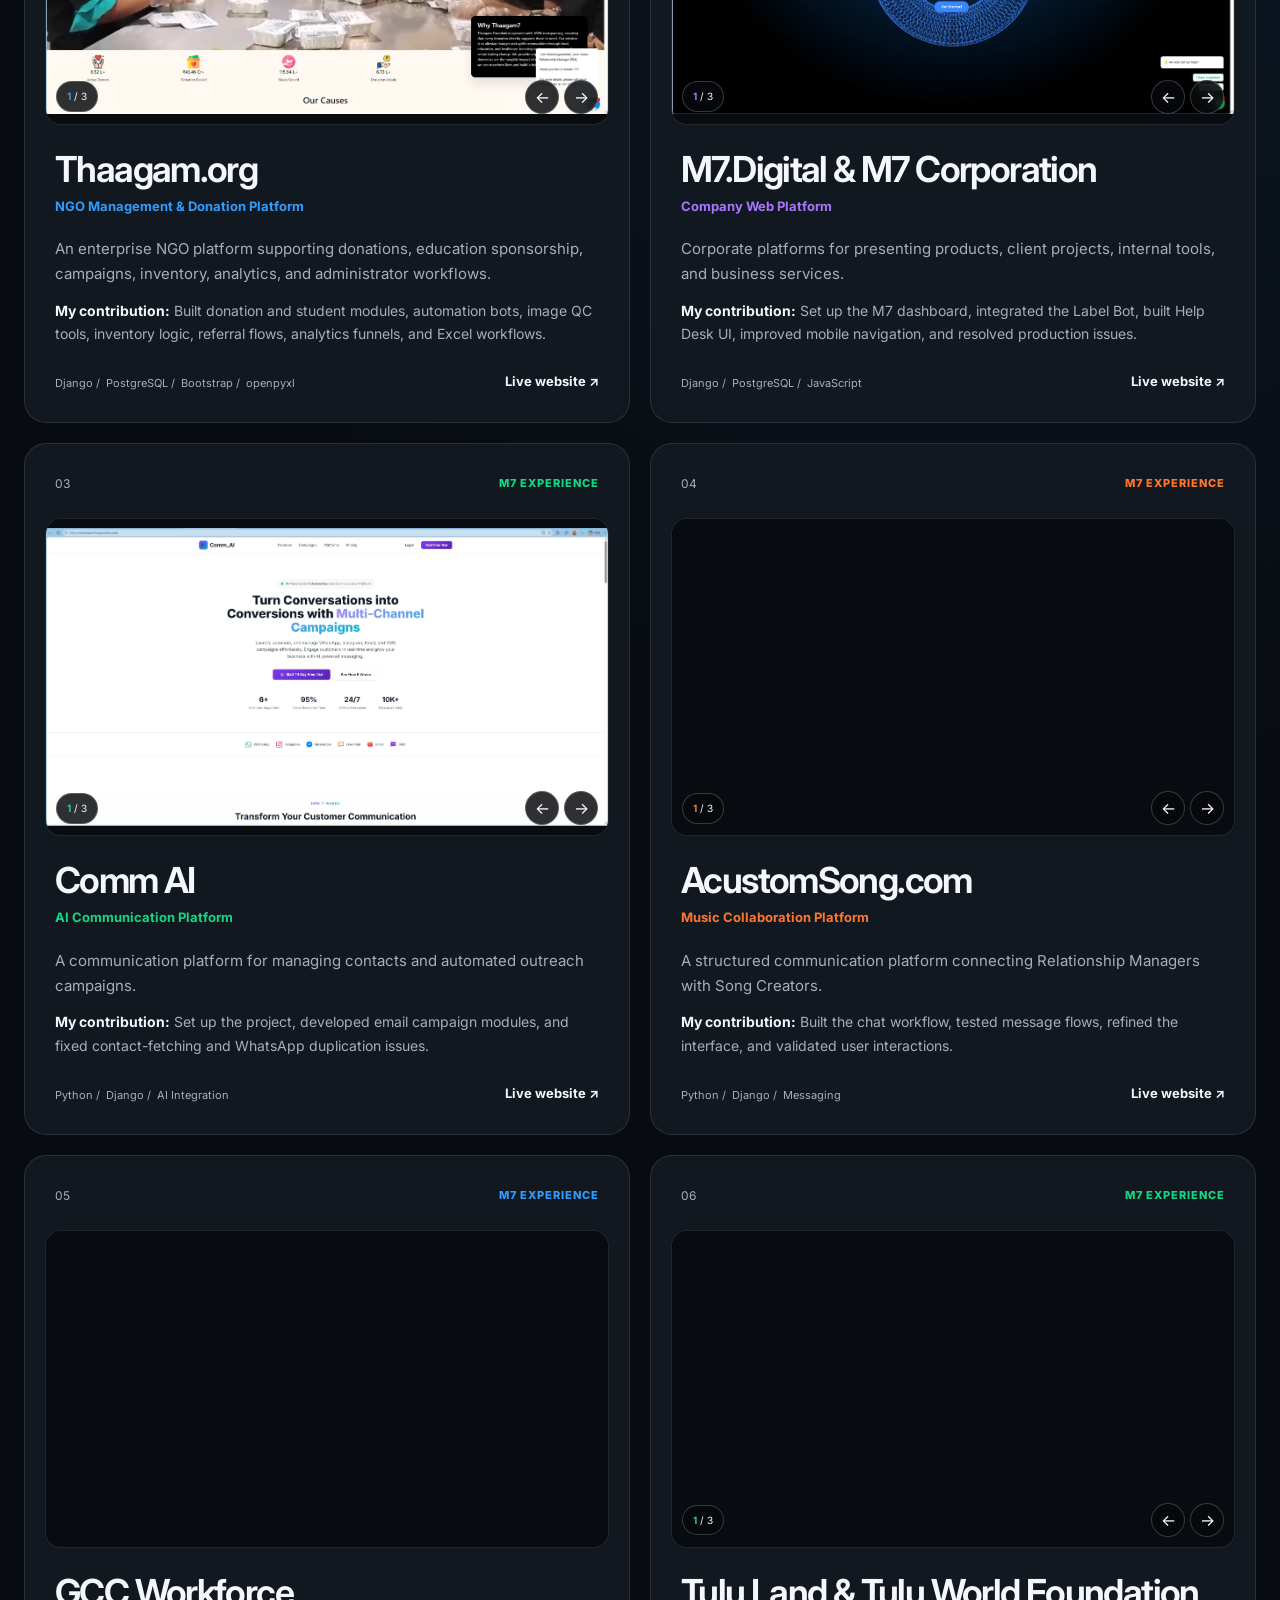
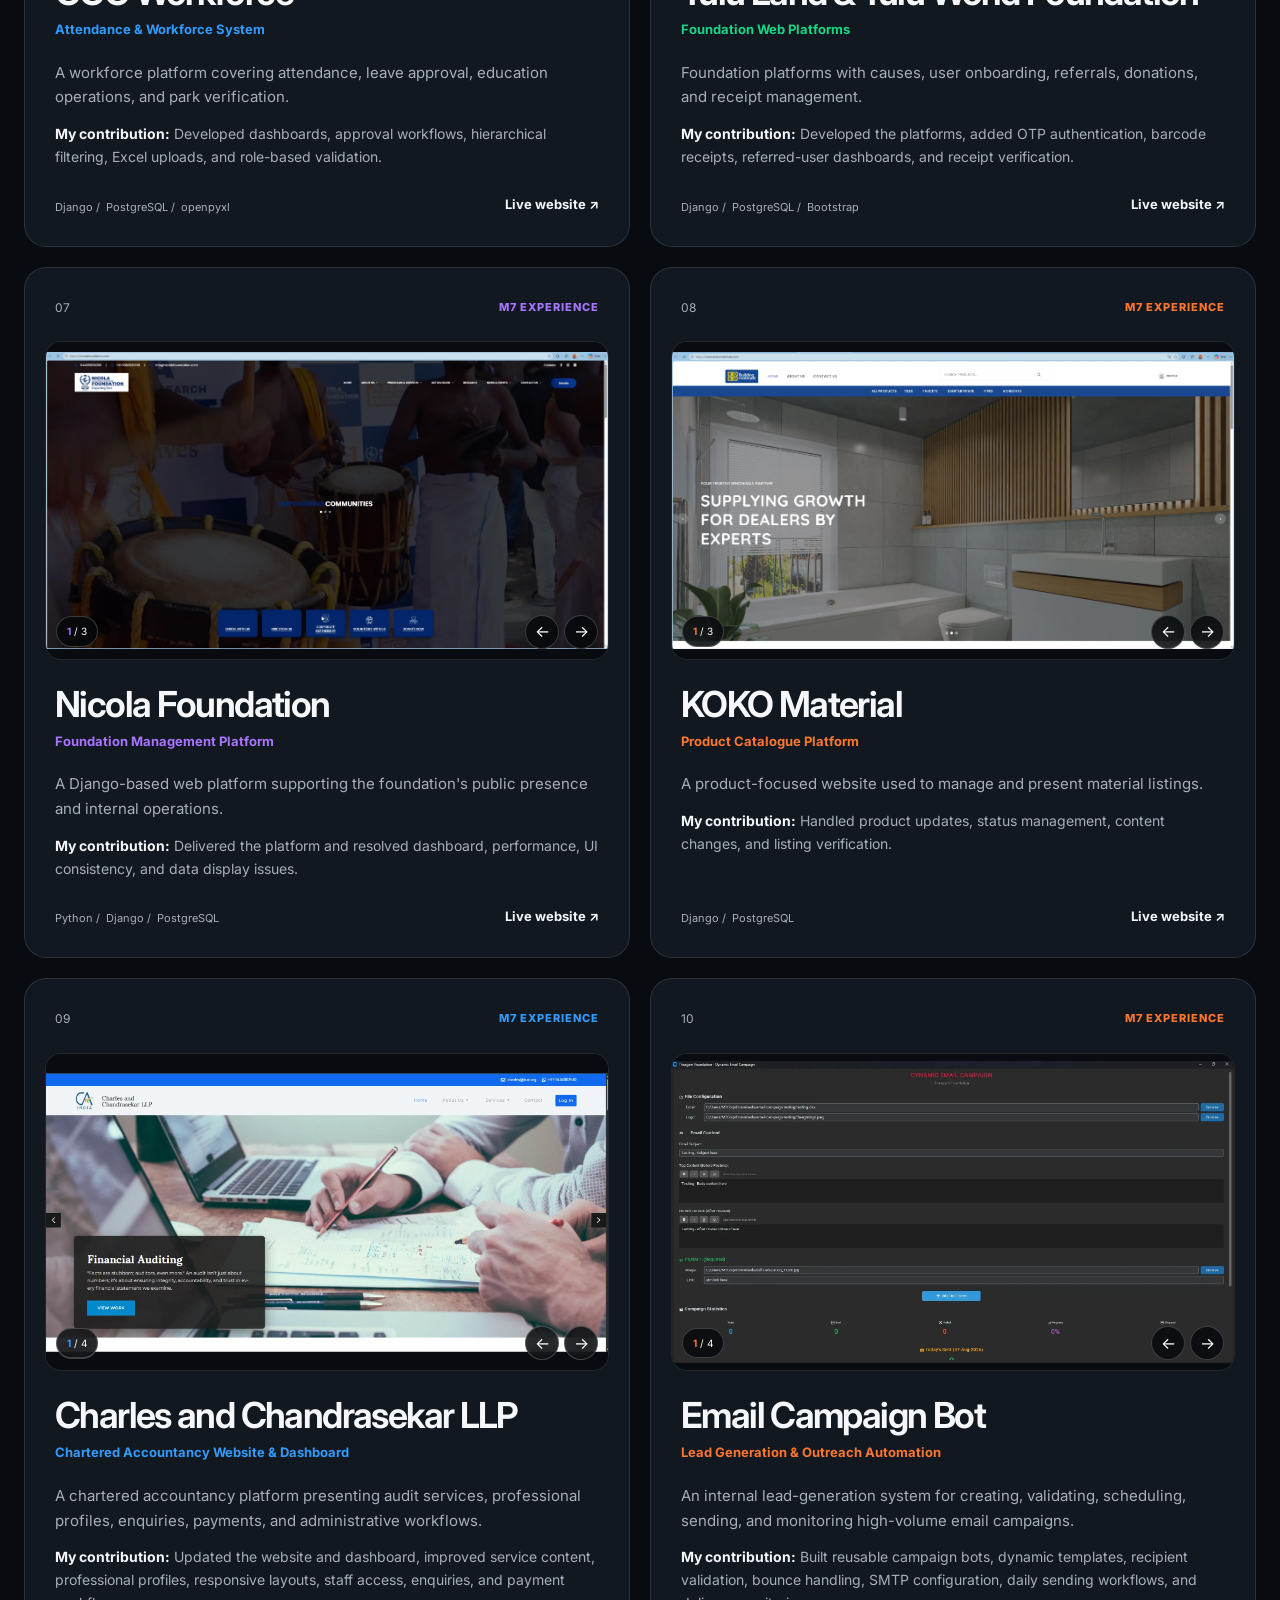
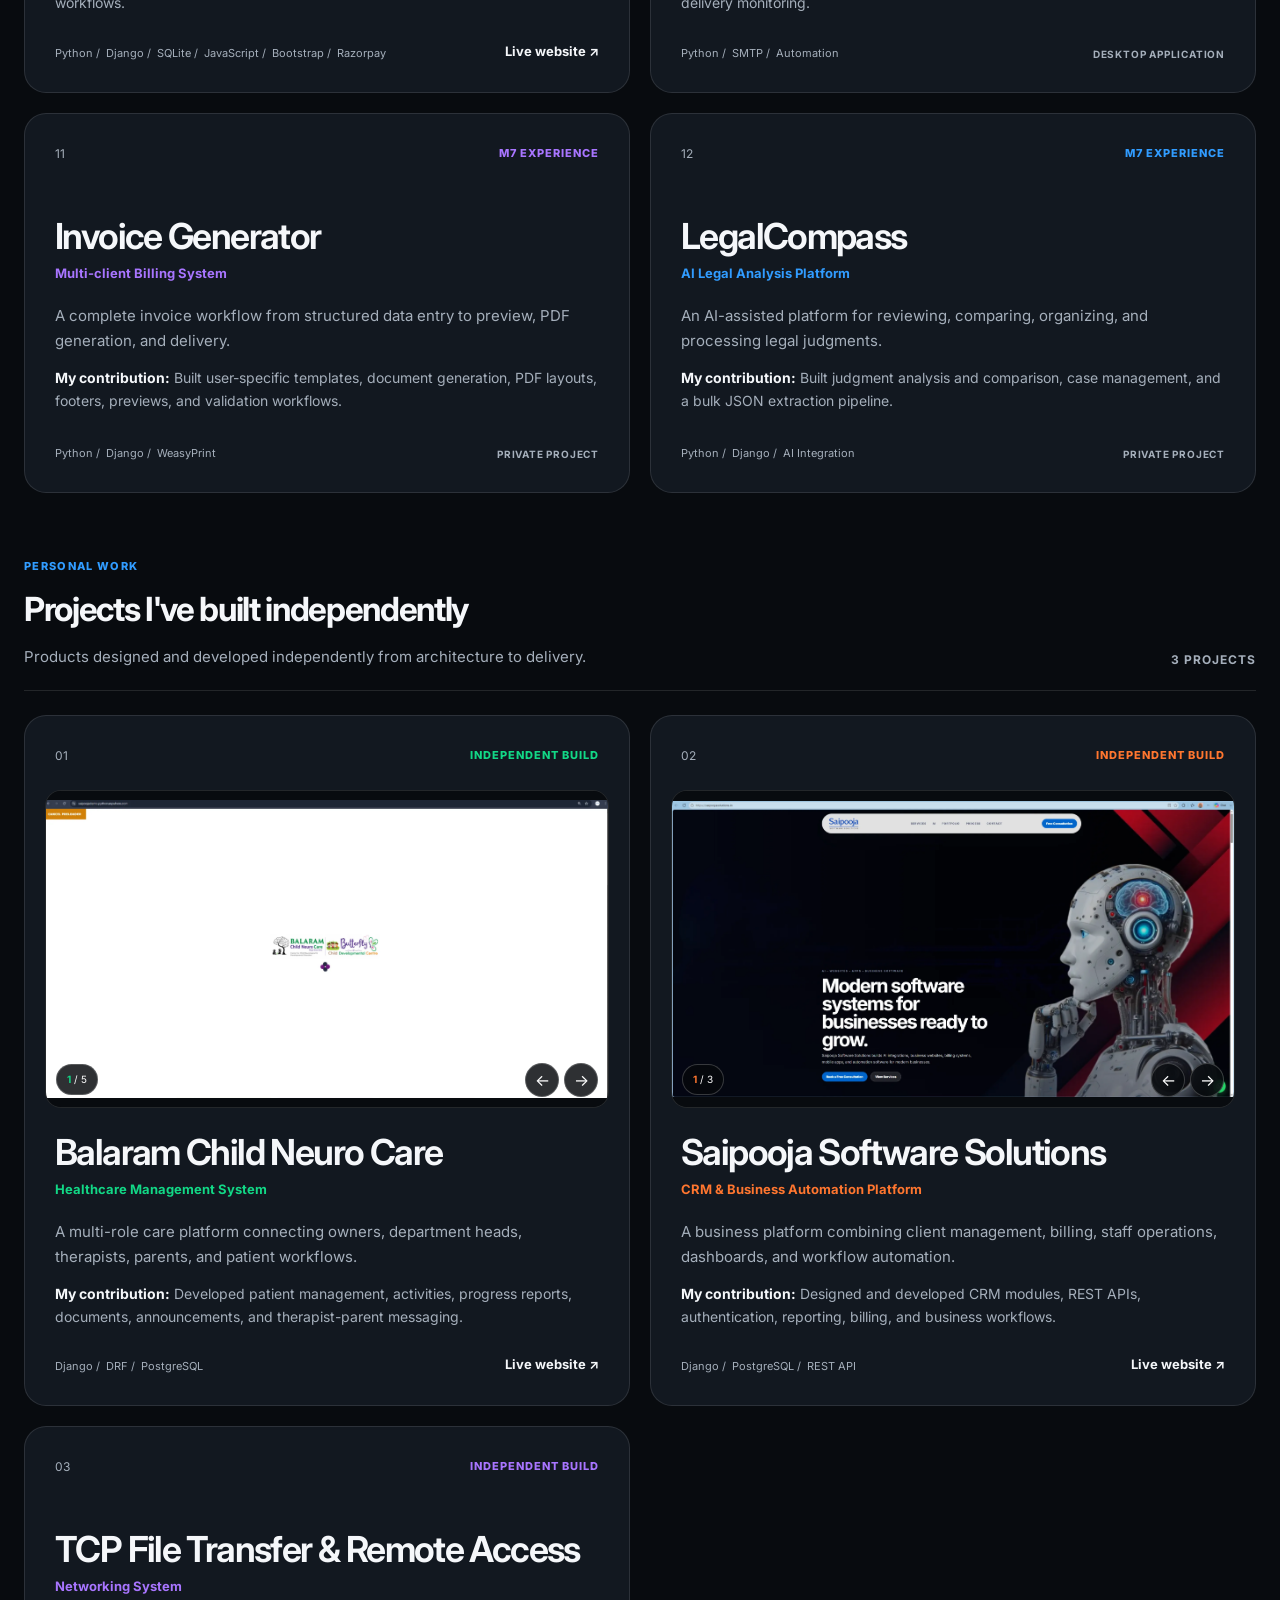
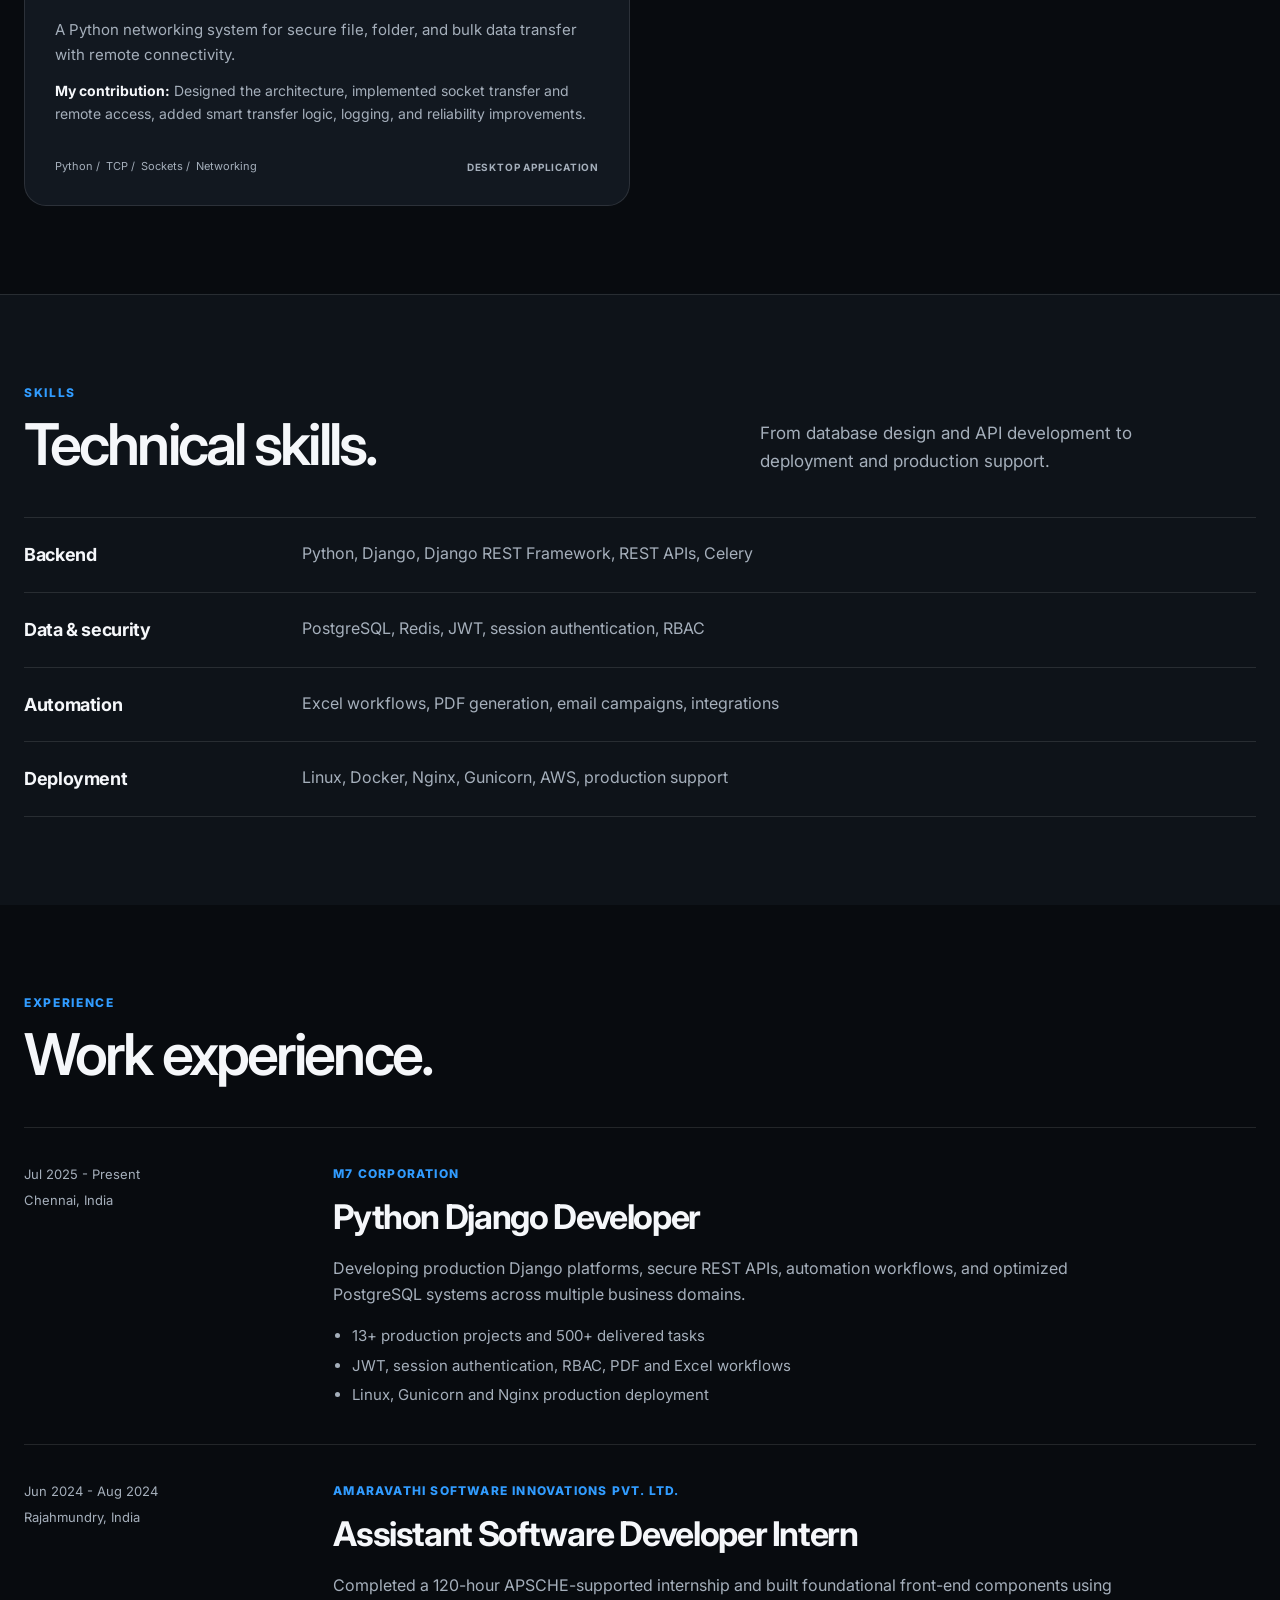
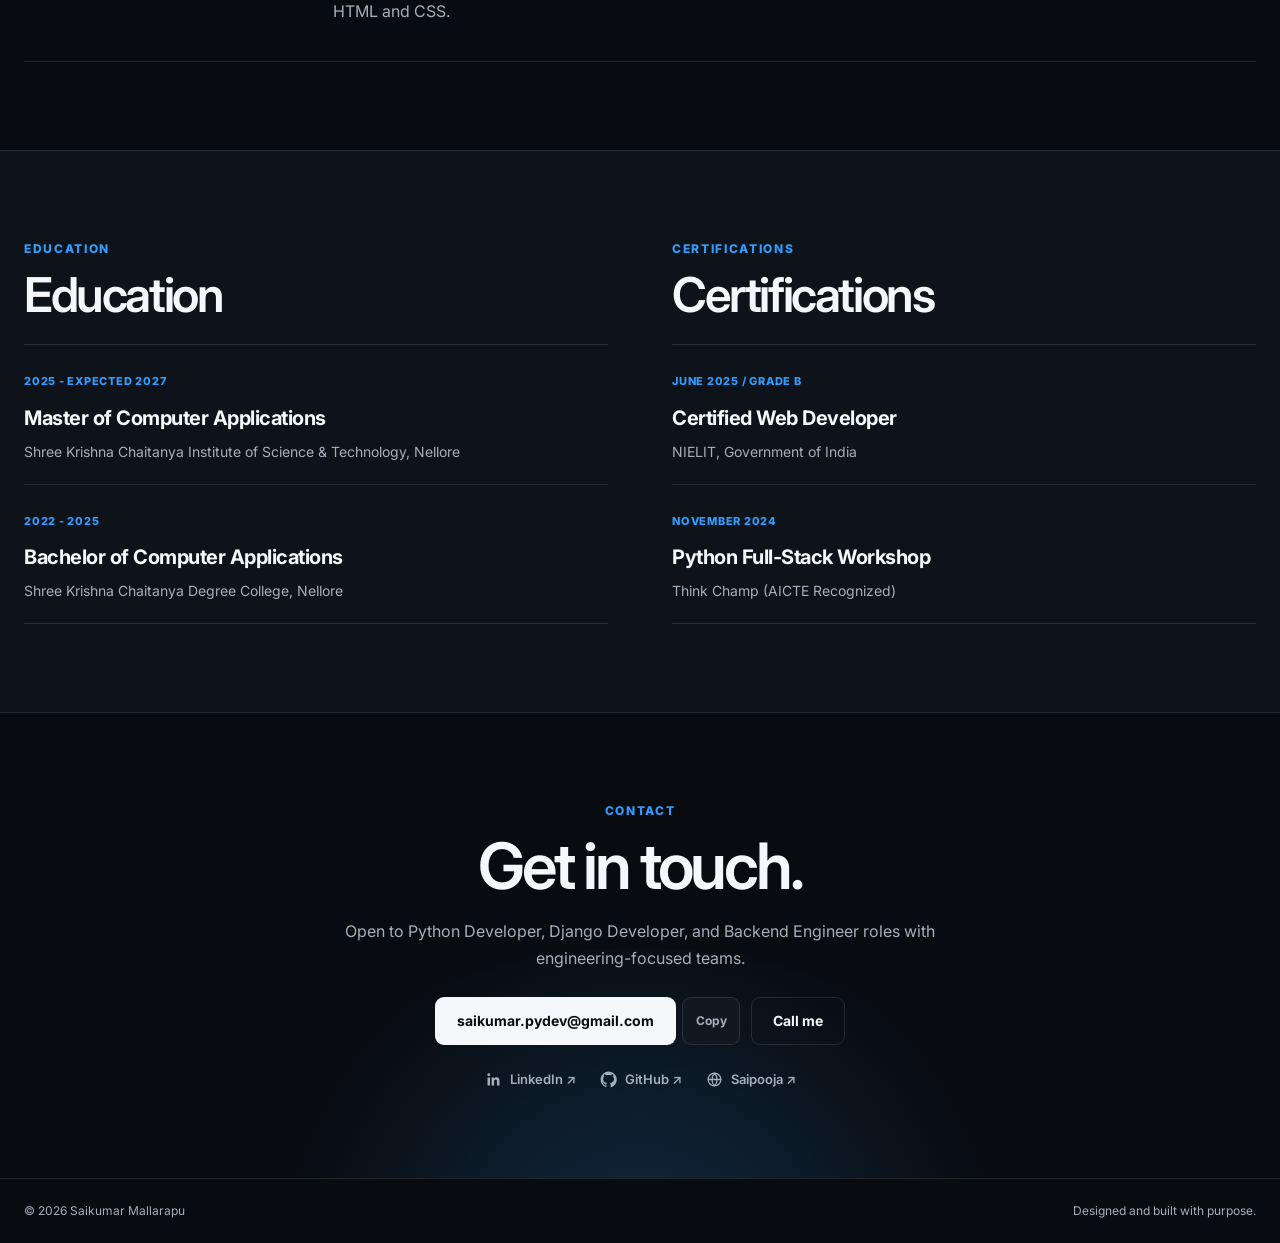
==== commit 774a4271: "Change meta image tags to use professional portrait Updated Open Graph and Twitter meta tags to use " ====
--- a/index.html
+++ b/index.html
@@ -15,14 +15,14 @@
   <meta property="og:title" content="Saikumar Mallarapu | Python Django Developer">
   <meta property="og:description" content="Production-focused Python Django Developer experienced in REST APIs, PostgreSQL, automation workflows, and backend systems.">
   <meta property="og:url" content="https://saikumarmallarapu.github.io/">
-  <meta property="og:image" content="https://saikumarmallarapu.github.io/assets/images/branding/portfolio-preview.png">
-  <meta property="og:image:width" content="1200">
-  <meta property="og:image:height" content="630">
+  <meta property="og:image" content="https://saikumarmallarapu.github.io/assets/images/profile/professional-portrait.jpg">
+  <meta property="og:image:width" content="390">
+  <meta property="og:image:height" content="544">
   <meta property="og:image:alt" content="Saikumar Mallarapu, Python Django Developer">
   <meta name="twitter:card" content="summary">
   <meta name="twitter:title" content="Saikumar Mallarapu | Python Django Developer">
   <meta name="twitter:description" content="Production-focused Django developer building APIs, automation workflows, and backend applications.">
-  <meta name="twitter:image" content="https://saikumarmallarapu.github.io/assets/images/branding/portfolio-preview.png">
+  <meta name="twitter:image" content="https://saikumarmallarapu.github.io/assets/images/profile/professional-portrait.jpg">
   <meta name="twitter:image:alt" content="Saikumar Mallarapu, Python Django Developer">
   <link rel="icon" type="image/png" href="assets/images/branding/favicon.png">
   <link rel="apple-touch-icon" href="assets/images/branding/favicon-large.png">
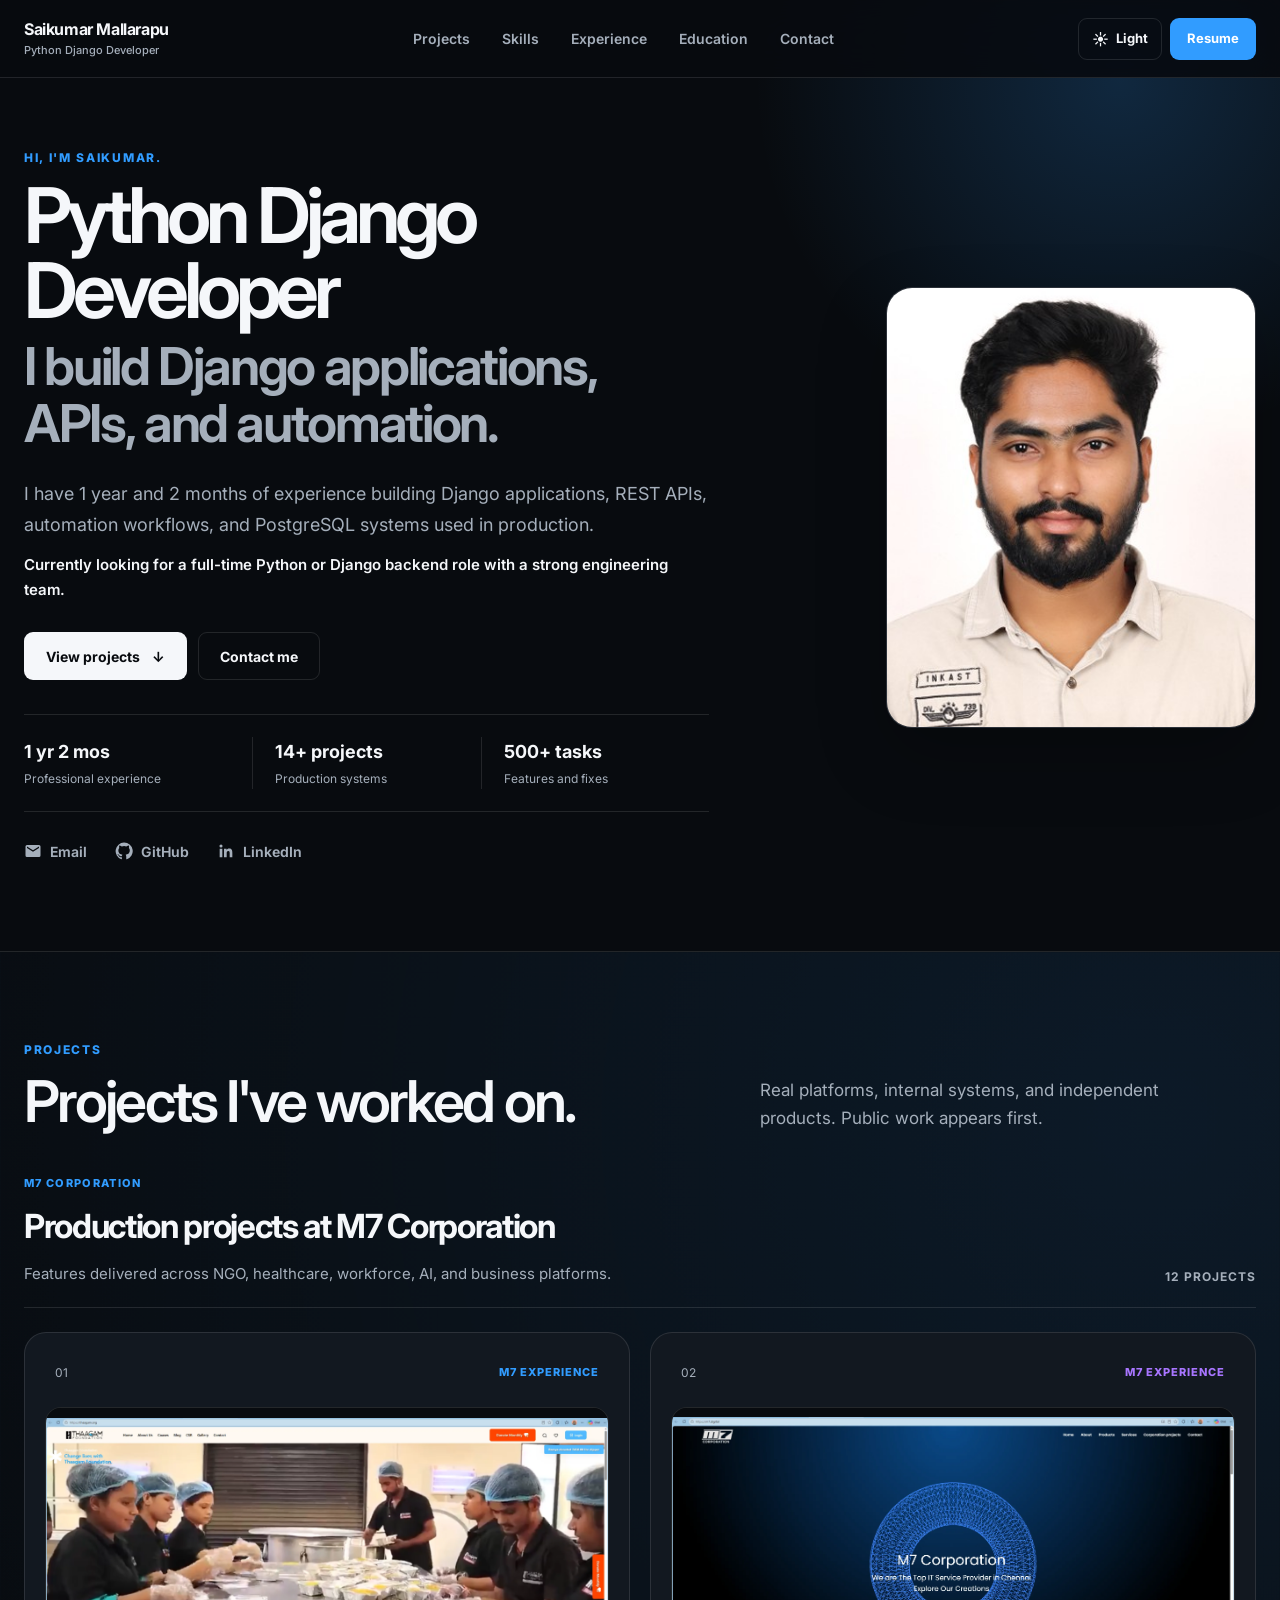
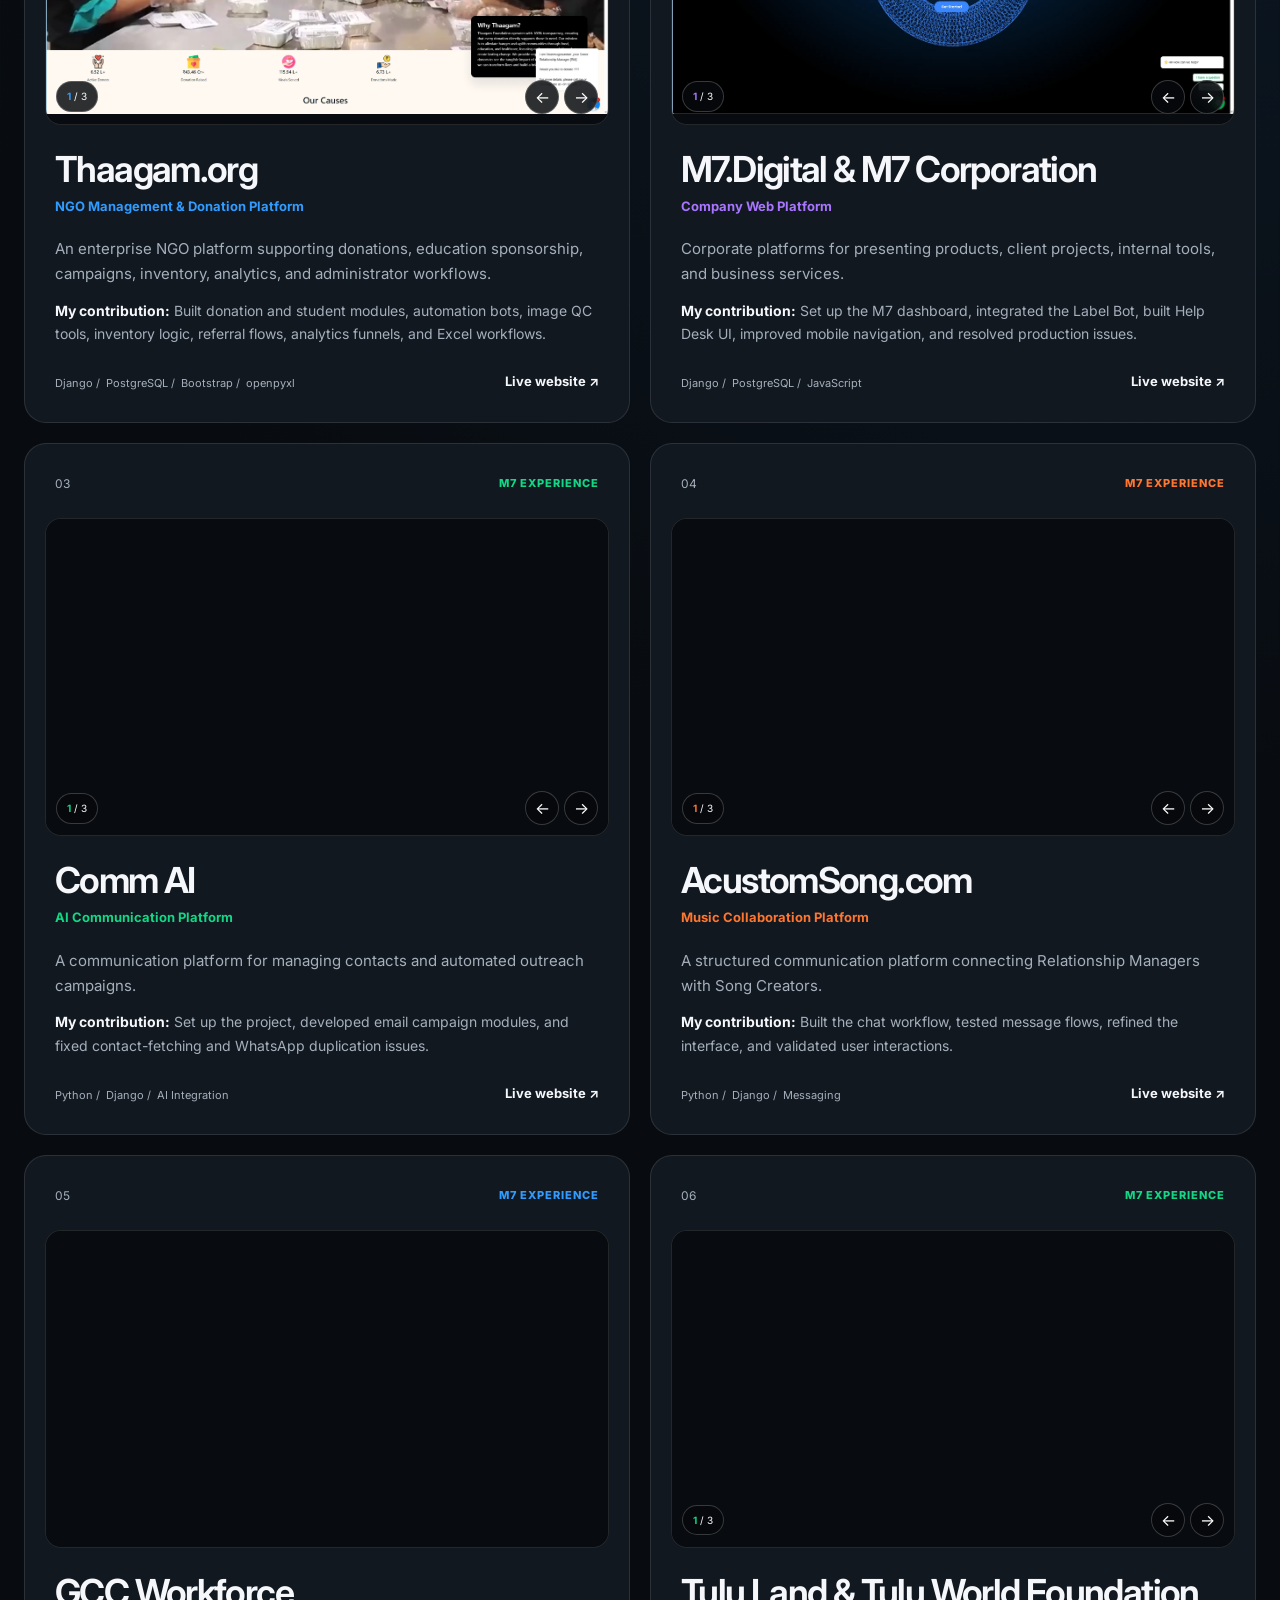
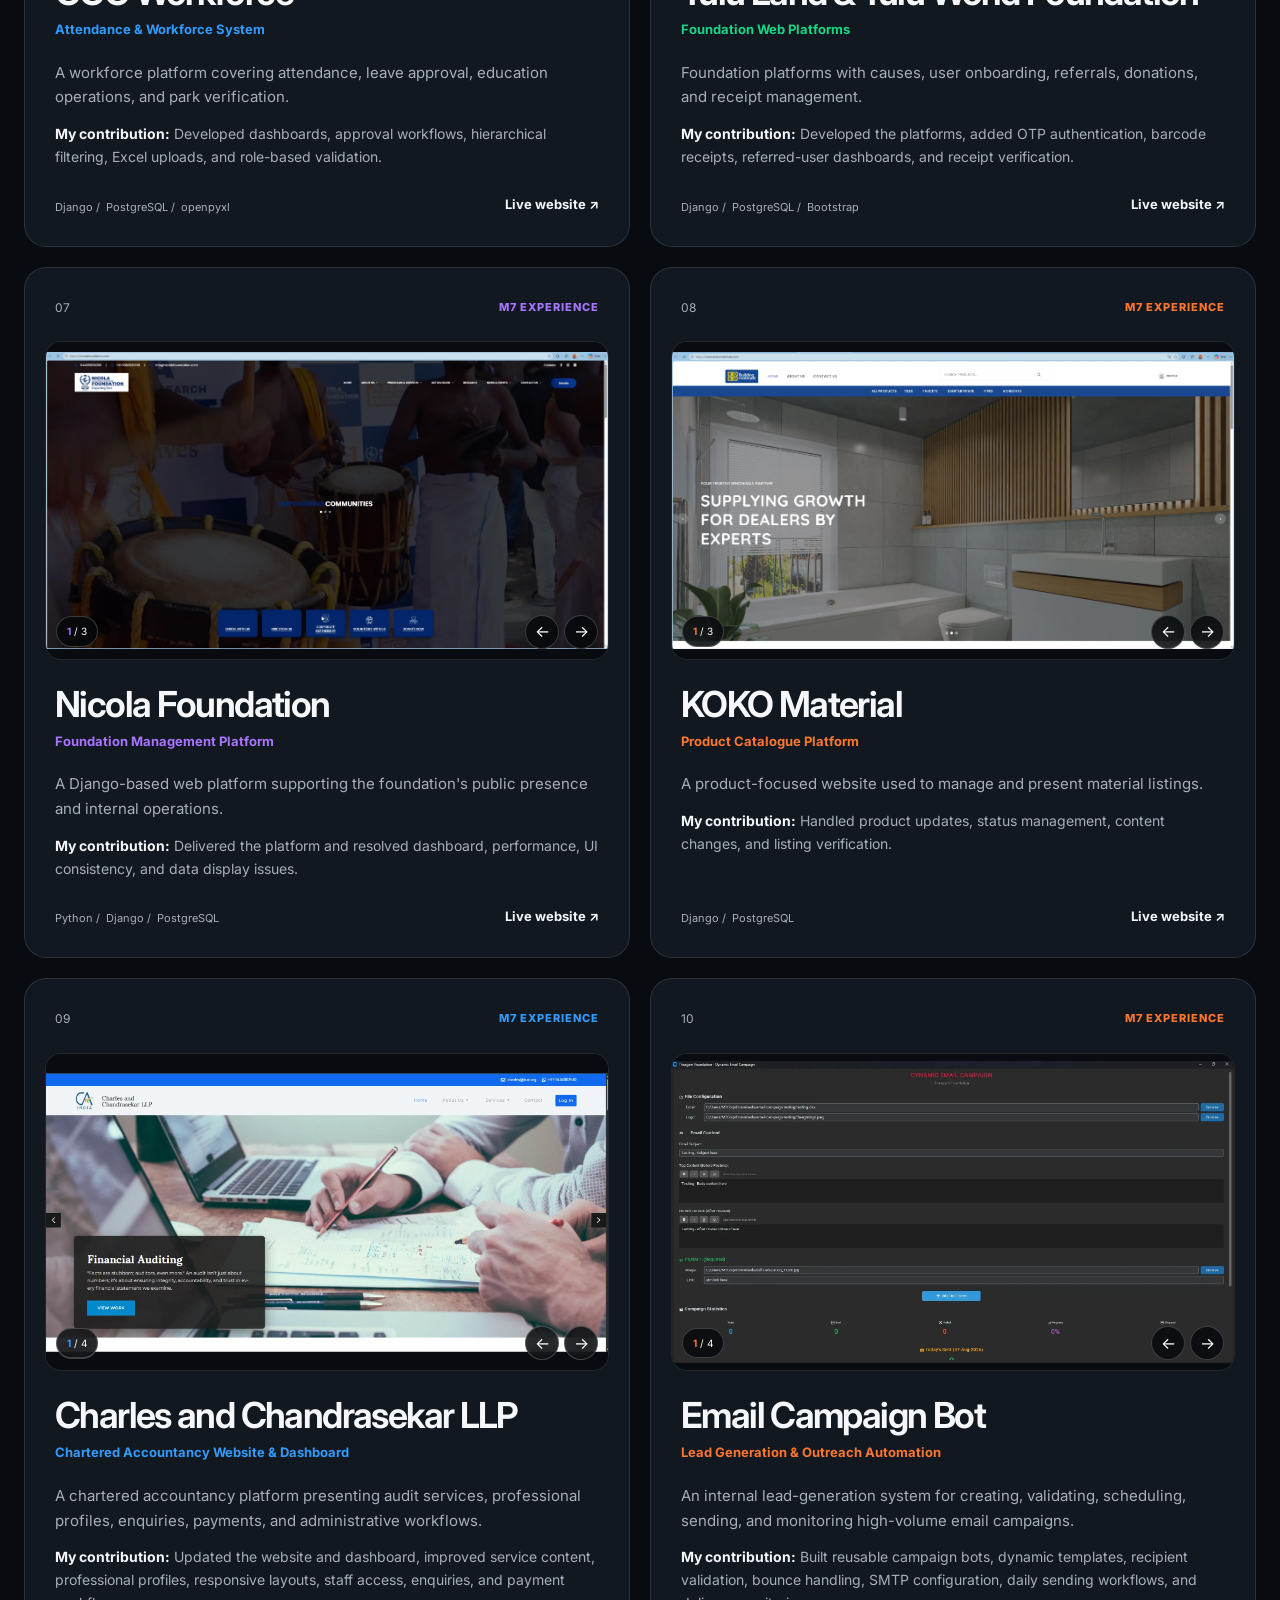
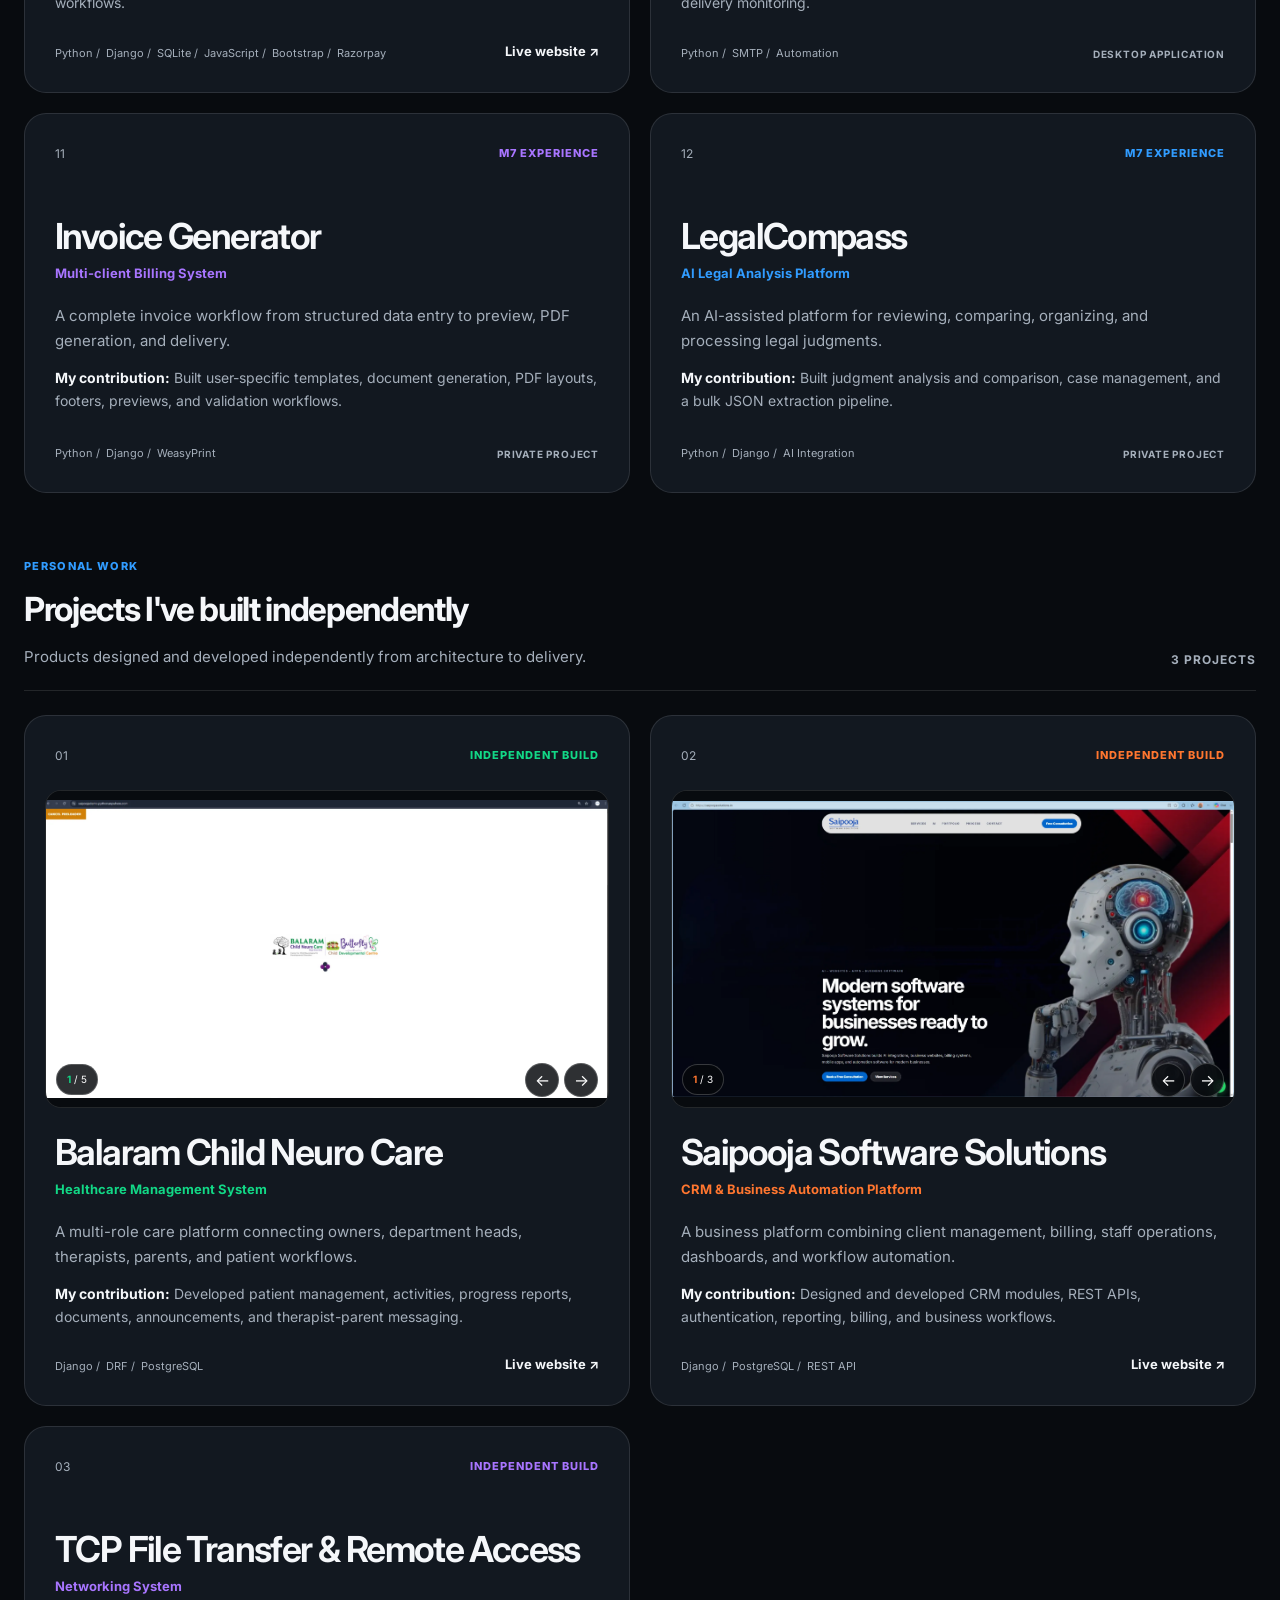
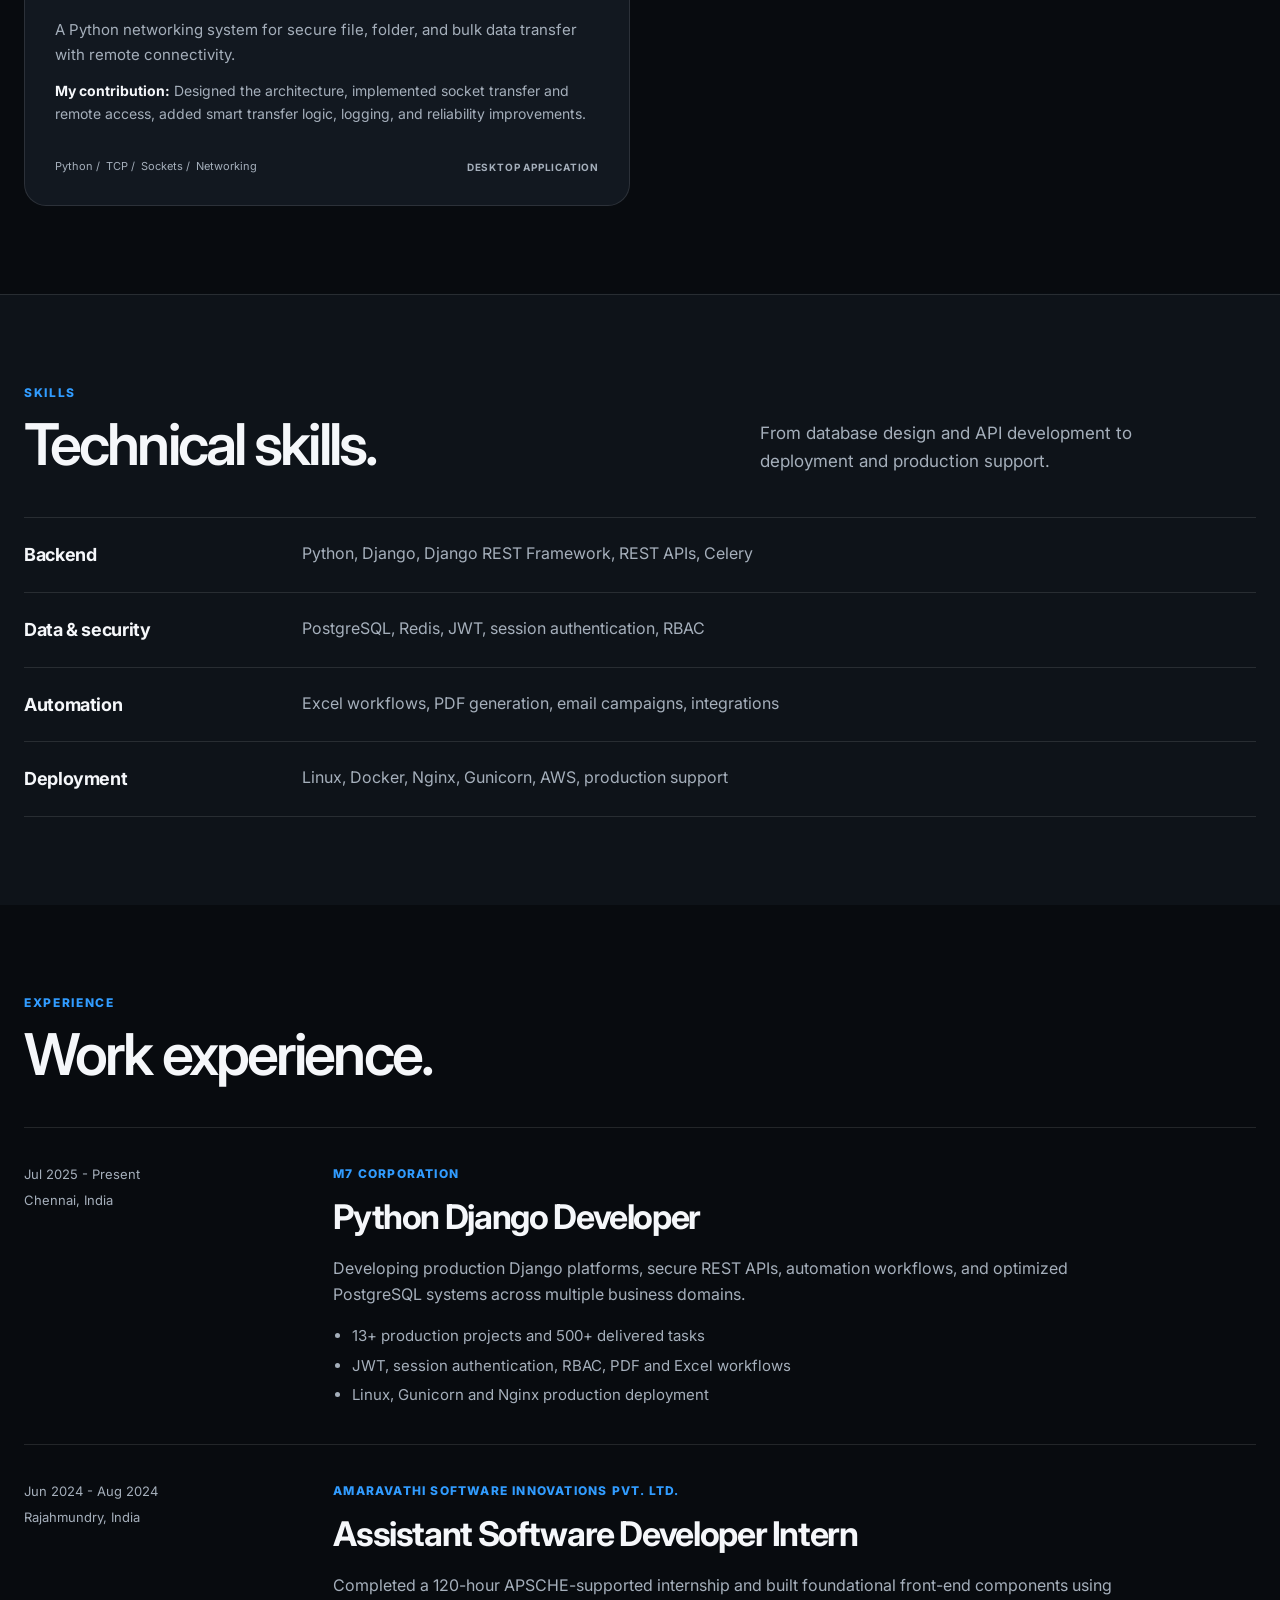
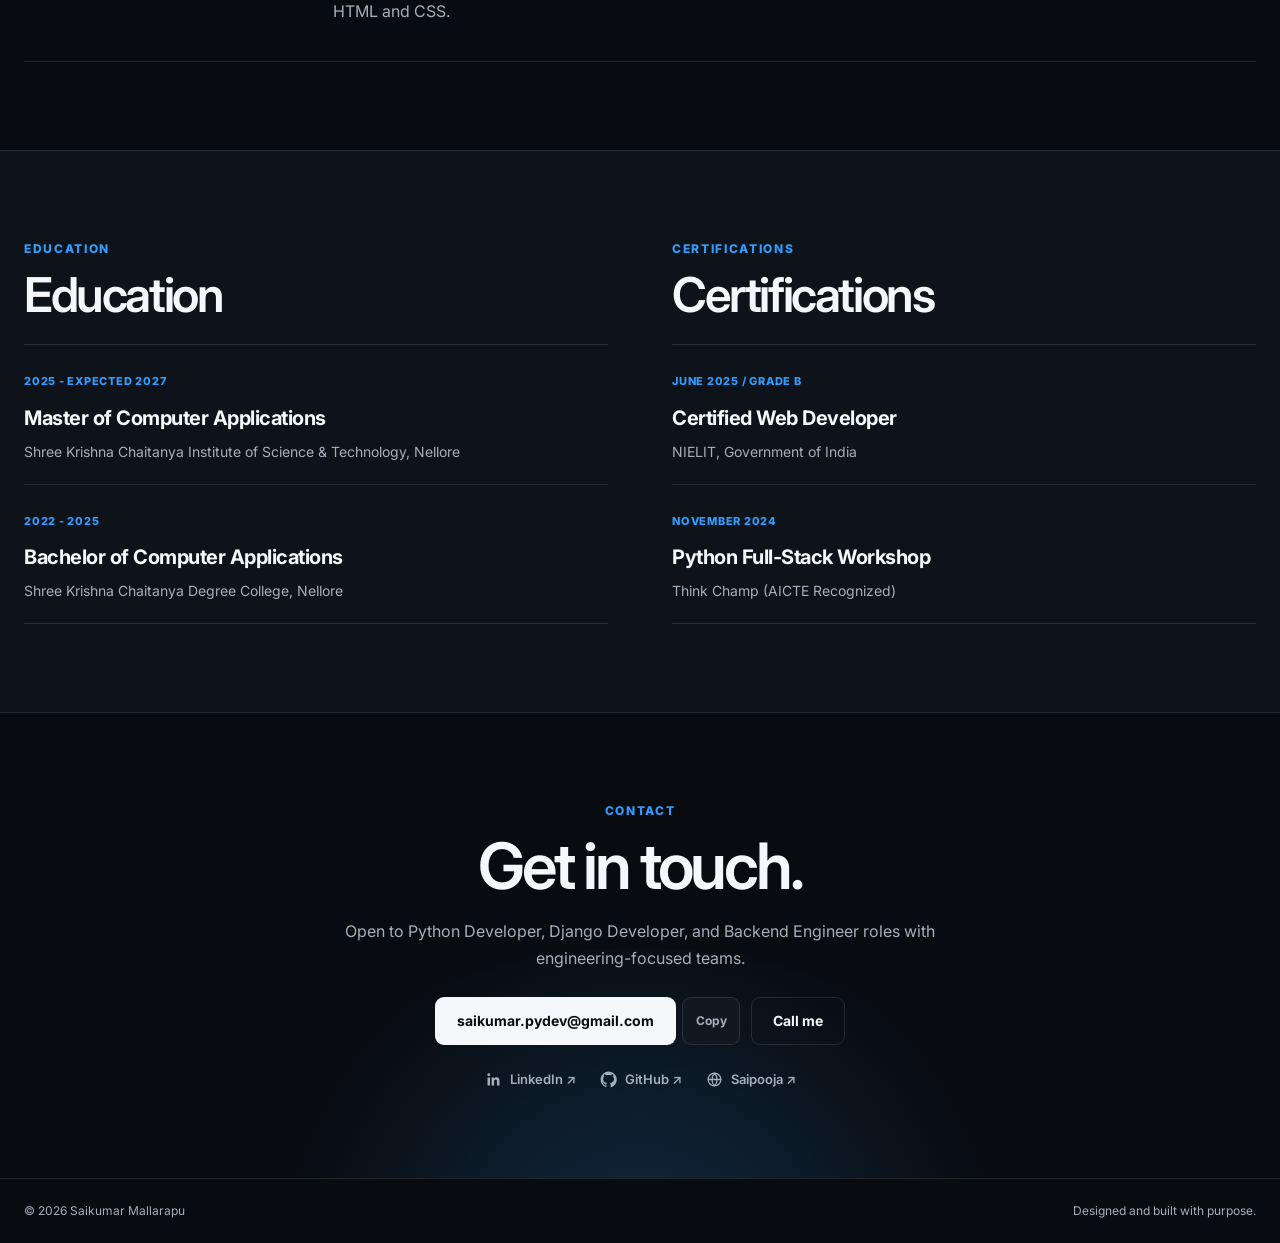
==== commit b749c76b: "Update phone number in index.html" ====
--- a/index.html
+++ b/index.html
@@ -320,7 +320,7 @@
             <a class="button button-primary" href="mailto:saikumar.pydev@gmail.com">saikumar.pydev@gmail.com</a>
             <button class="email-copy" id="copyEmail" type="button" aria-label="Copy email address">Copy</button>
           </div>
-          <a class="button button-secondary" href="tel:+919360650448" aria-label="Call Saikumar Mallarapu">Call me</a>
+          <a class="button button-secondary" href="tel:+917330674100" aria-label="Call Saikumar Mallarapu">Call me</a>
         </div>
         <div class="contact-links">
           <a href="https://linkedin.com/in/saikumarmallarapu" target="_blank" rel="me noopener noreferrer">
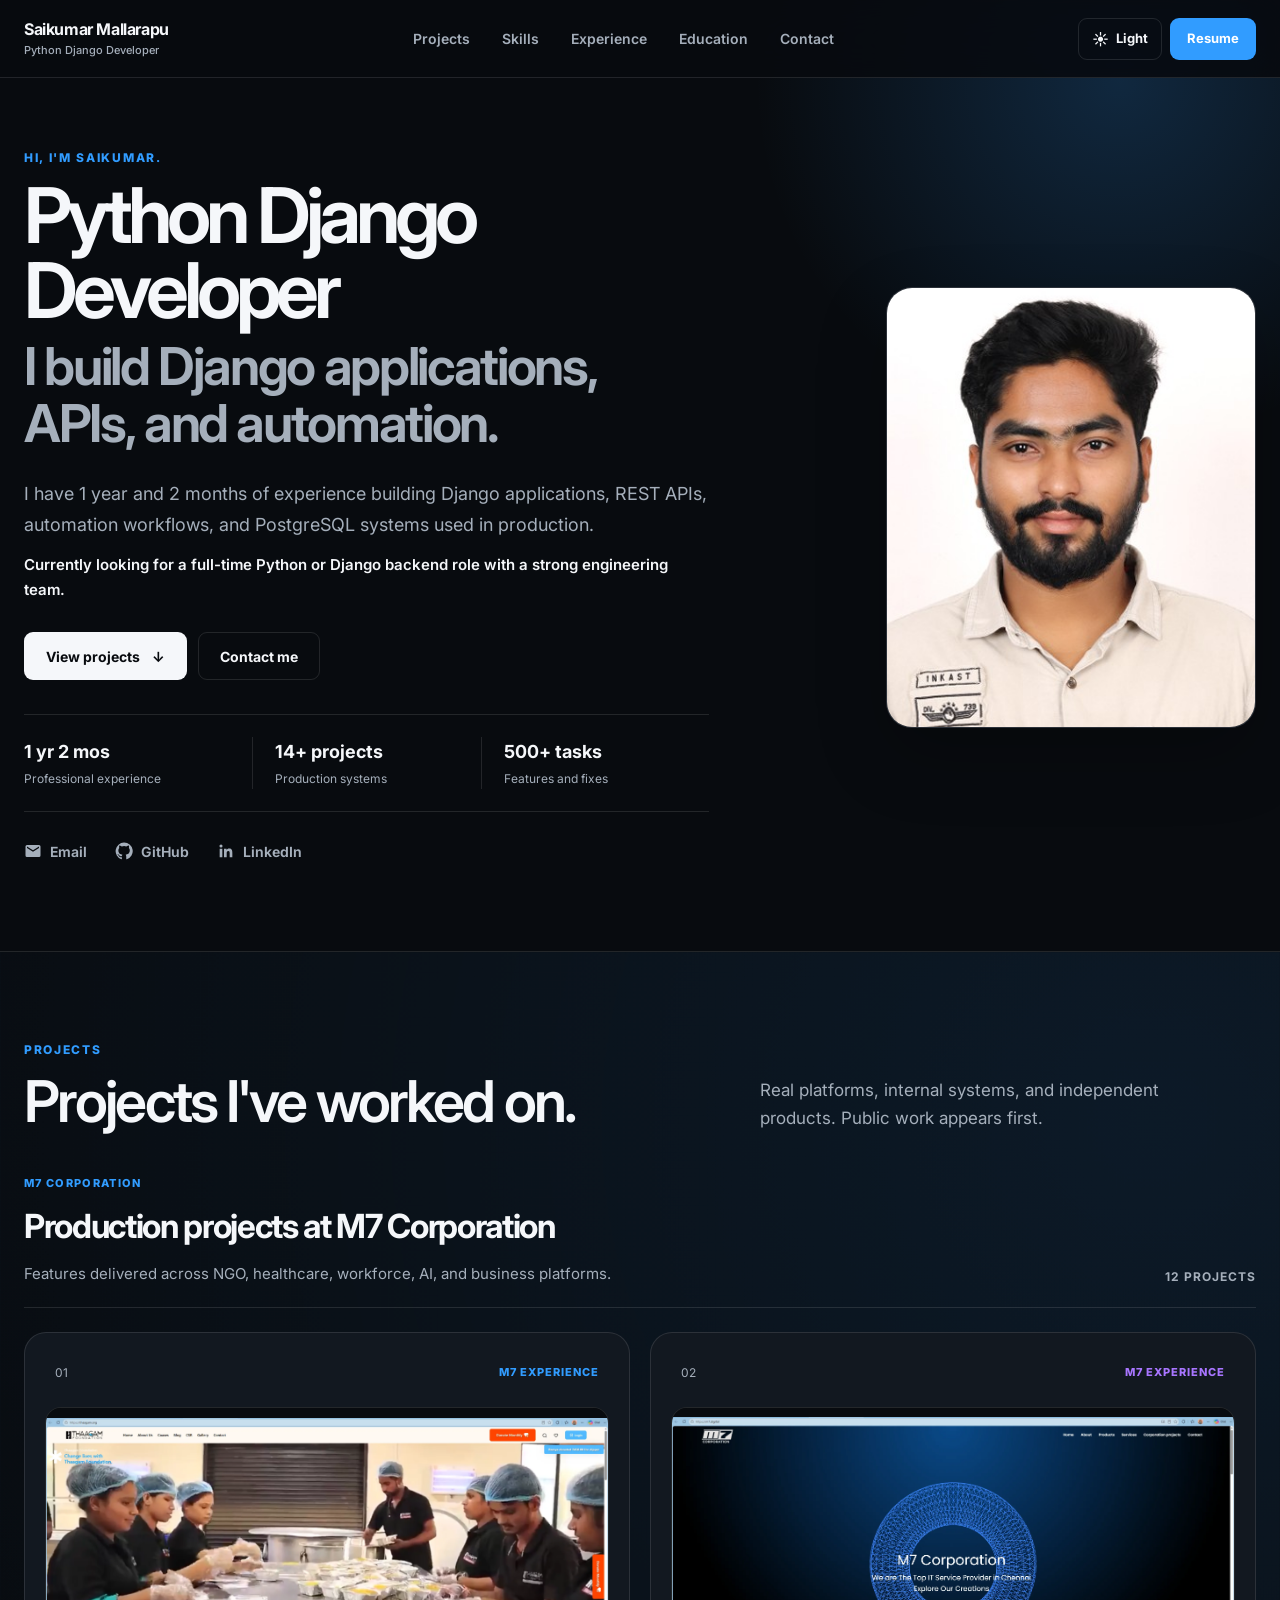
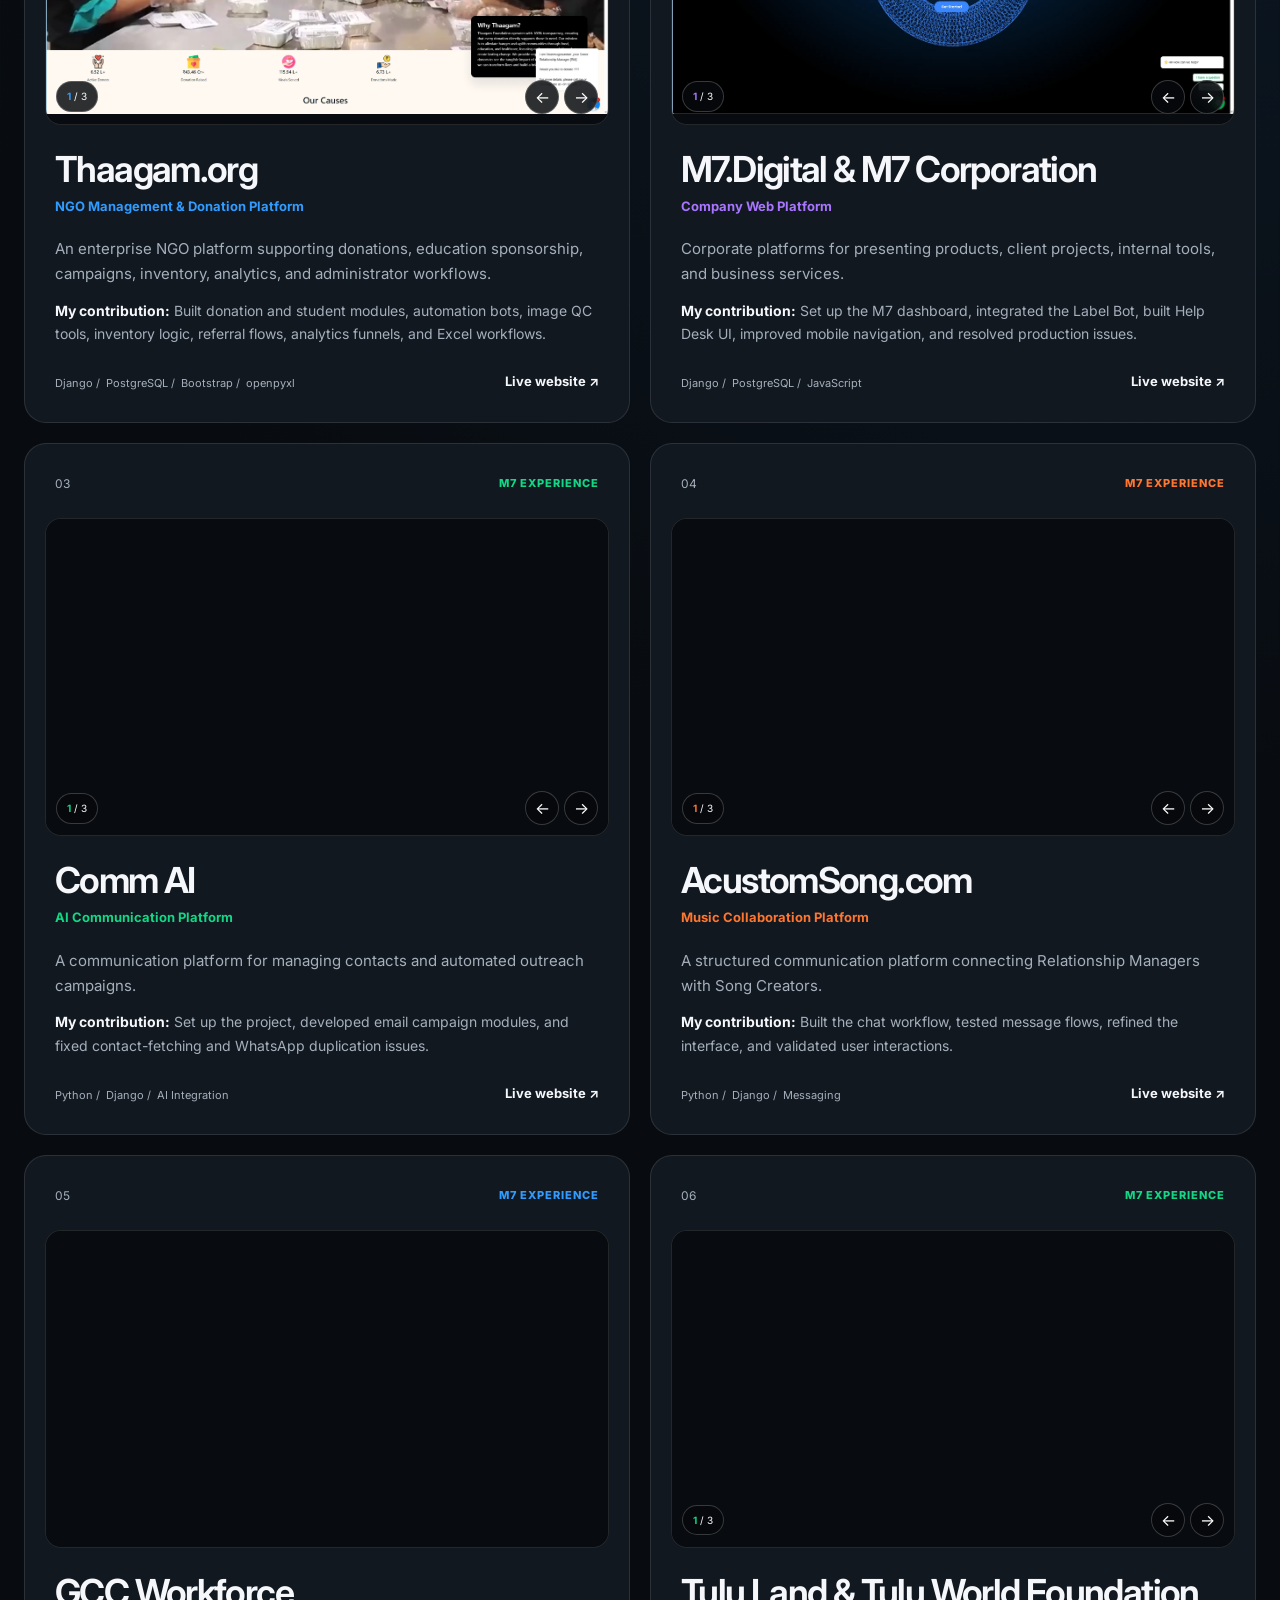
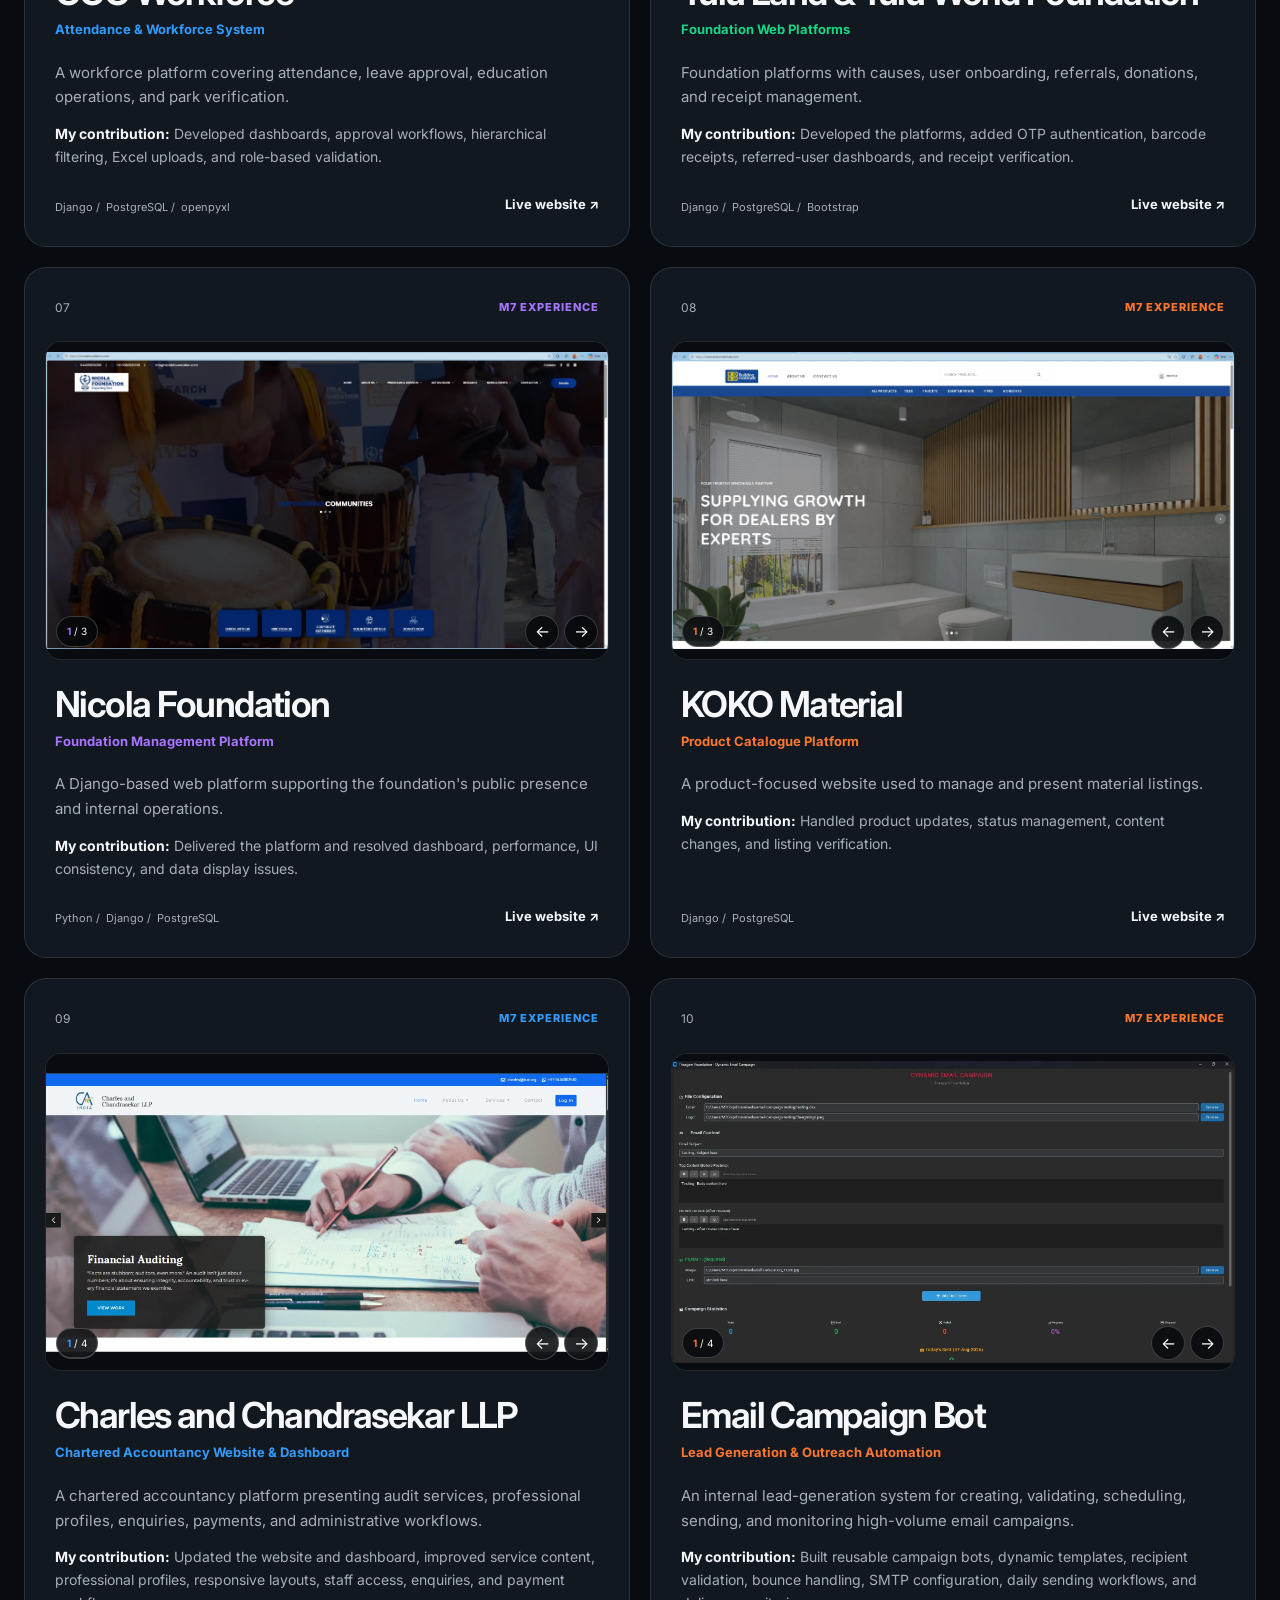
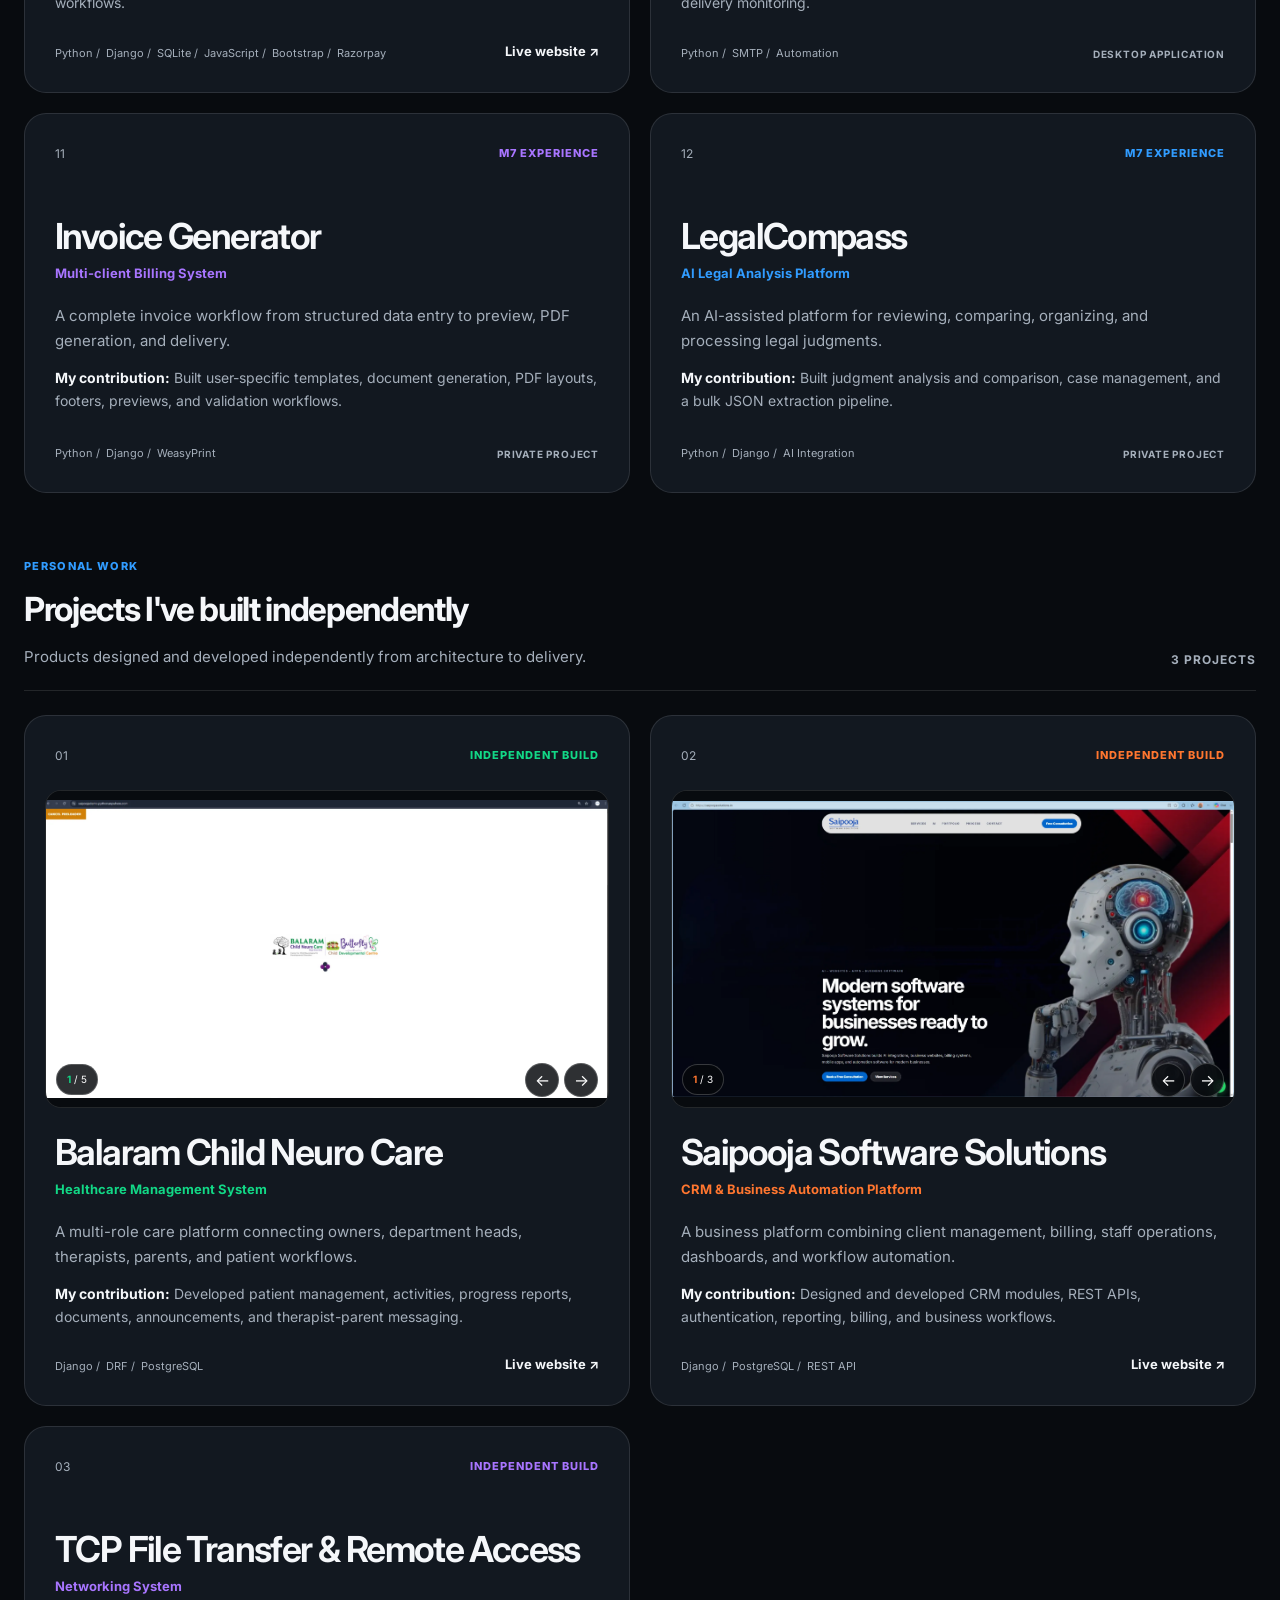
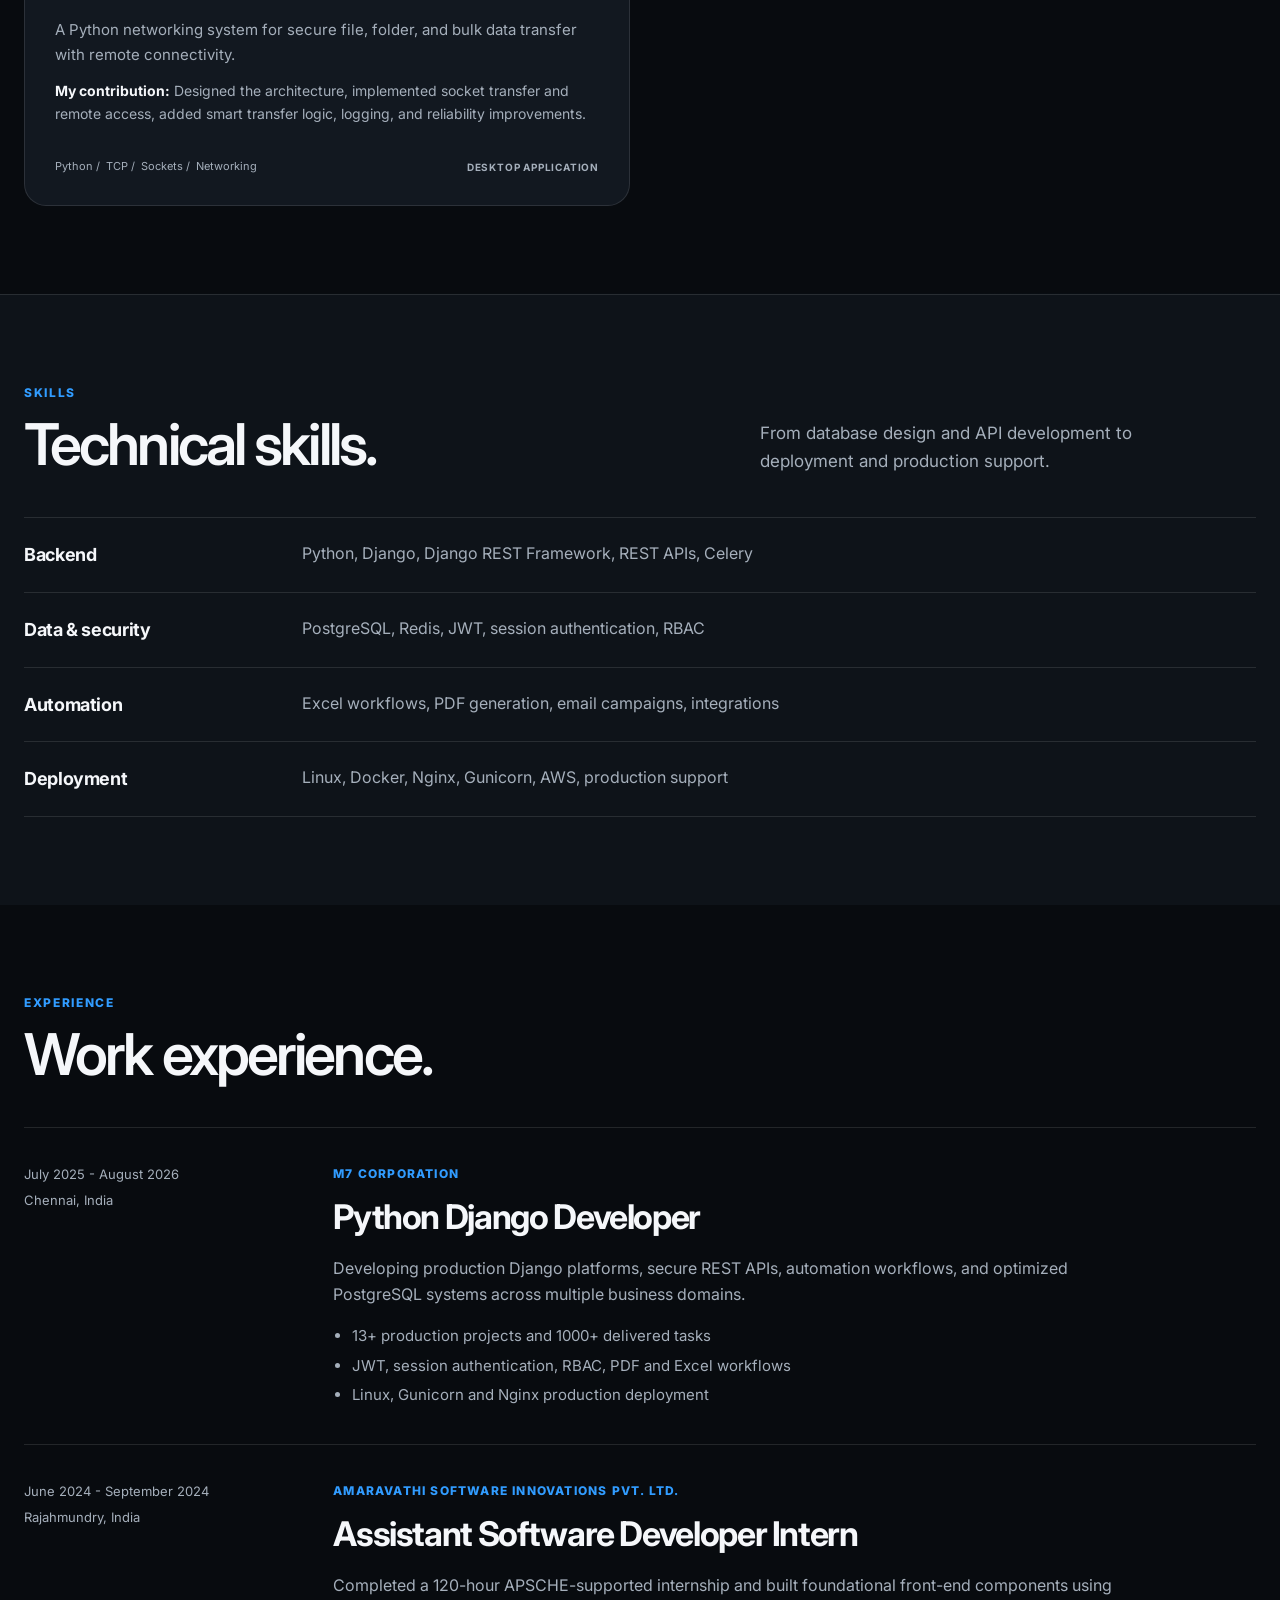
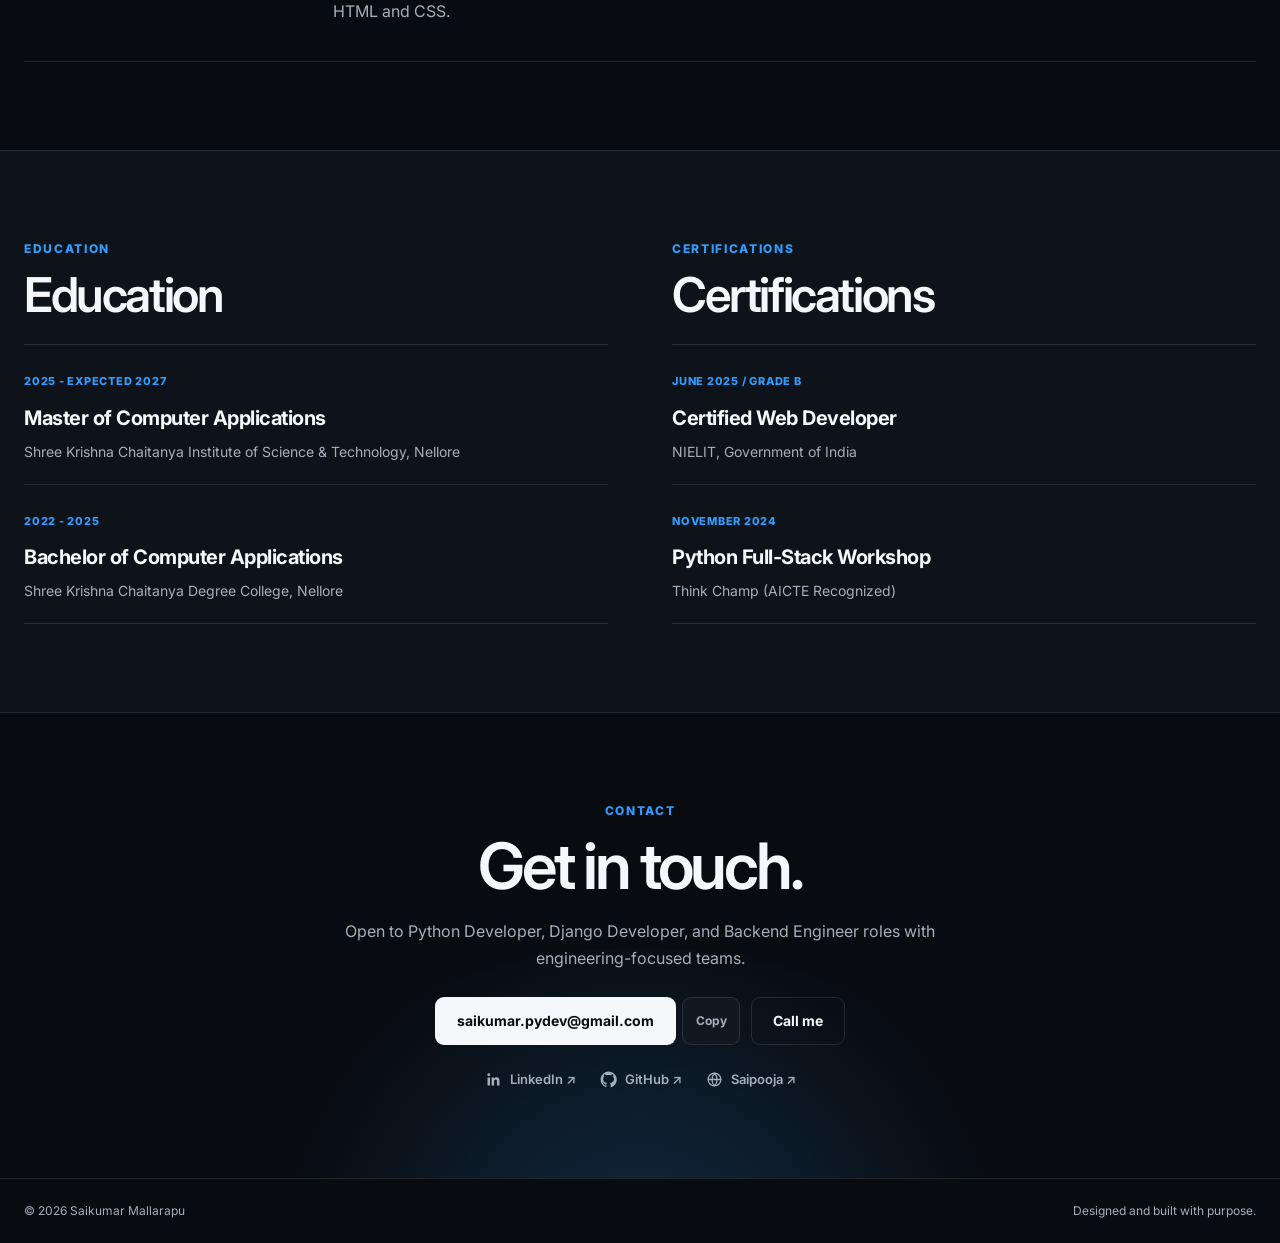
==== commit 16d6aa32: "Update URLs and timeline details in index.html Updated canonical and Open Graph URLs to reflect new " ====
--- a/index.html
+++ b/index.html
@@ -7,22 +7,22 @@
   <meta name="description" content="Saikumar Mallarapu is a Python Django Developer building production-grade REST APIs, PostgreSQL systems, automation workflows, and backend applications.">
   <meta name="author" content="Saikumar Mallarapu">
   <meta name="robots" content="index, follow, max-image-preview:large, max-snippet:-1">
-  <link rel="canonical" href="https://saikumarmallarapu.github.io/">
+  <link rel="canonical" href="https://saikumar-pydev.github.io/">
   <meta name="theme-color" content="#07090c" id="themeColor">
   <meta property="og:type" content="profile">
   <meta property="og:site_name" content="Saikumar Mallarapu">
   <meta property="og:locale" content="en_IN">
   <meta property="og:title" content="Saikumar Mallarapu | Python Django Developer">
   <meta property="og:description" content="Production-focused Python Django Developer experienced in REST APIs, PostgreSQL, automation workflows, and backend systems.">
-  <meta property="og:url" content="https://saikumarmallarapu.github.io/">
-  <meta property="og:image" content="https://saikumarmallarapu.github.io/assets/images/profile/professional-portrait.jpg">
+  <meta property="og:url" content="https://saikumar-pydev.github.io/">
+  <meta property="og:image" content="https://saikumar-pydev.github.io/assets/images/profile/professional-portrait.jpg">
   <meta property="og:image:width" content="390">
   <meta property="og:image:height" content="544">
   <meta property="og:image:alt" content="Saikumar Mallarapu, Python Django Developer">
   <meta name="twitter:card" content="summary">
   <meta name="twitter:title" content="Saikumar Mallarapu | Python Django Developer">
   <meta name="twitter:description" content="Production-focused Django developer building APIs, automation workflows, and backend applications.">
-  <meta name="twitter:image" content="https://saikumarmallarapu.github.io/assets/images/profile/professional-portrait.jpg">
+  <meta name="twitter:image" content="https://saikumar-pydev.github.io/assets/images/profile/professional-portrait.jpg">
   <meta name="twitter:image:alt" content="Saikumar Mallarapu, Python Django Developer">
   <link rel="icon" type="image/png" href="assets/images/branding/favicon.png">
   <link rel="apple-touch-icon" href="assets/images/branding/favicon-large.png">
@@ -46,28 +46,28 @@
     "@graph": [
       {
         "@type": "WebSite",
-        "@id": "https://saikumarmallarapu.github.io/#website",
-        "url": "https://saikumarmallarapu.github.io/",
+        "@id": "https://saikumar-pydev.github.io/#website",
+        "url": "https://saikumar-pydev.github.io/",
         "name": "Saikumar Mallarapu",
         "description": "Portfolio of Python Django Developer Saikumar Mallarapu"
       },
       {
         "@type": "ProfilePage",
-        "@id": "https://saikumarmallarapu.github.io/#profile",
-        "url": "https://saikumarmallarapu.github.io/",
+        "@id": "https://saikumar-pydev.github.io/#profile",
+        "url": "https://saikumar-pydev.github.io/",
         "name": "Saikumar Mallarapu | Python Django Developer",
         "dateModified": "2026-08-06",
-        "isPartOf": { "@id": "https://saikumarmallarapu.github.io/#website" },
-        "mainEntity": { "@id": "https://saikumarmallarapu.github.io/#person" }
+        "isPartOf": { "@id": "https://saikumar-pydev.github.io/#website" },
+        "mainEntity": { "@id": "https://saikumar-pydev.github.io/#person" }
       },
       {
         "@type": "Person",
-        "@id": "https://saikumarmallarapu.github.io/#person",
+        "@id": "https://saikumar-pydev.github.io/#person",
         "name": "Saikumar Mallarapu",
         "jobTitle": "Python Django Developer",
         "description": "Python Django Developer with production experience in REST APIs, PostgreSQL, automation workflows, and backend applications.",
-        "url": "https://saikumarmallarapu.github.io/",
-        "image": "https://saikumarmallarapu.github.io/assets/images/profile/professional-portrait.jpg",
+        "url": "https://saikumar-pydev.github.io/",
+        "image": "https://saikumar-pydev.github.io/assets/images/profile/professional-portrait.jpg",
         "email": "saikumar.pydev@gmail.com",
         "sameAs": [
           "https://linkedin.com/in/saikumarmallarapu",
@@ -249,20 +249,20 @@
 
         <div class="timeline">
           <article class="timeline-item reveal">
-            <div class="timeline-meta"><span>Jul 2025 - Present</span><span>Chennai, India</span></div>
+            <div class="timeline-meta"><span>July 2025 - August 2026</span><span>Chennai, India</span></div>
             <div class="timeline-body">
               <p class="company">M7 Corporation</p>
               <h3>Python Django Developer</h3>
               <p>Developing production Django platforms, secure REST APIs, automation workflows, and optimized PostgreSQL systems across multiple business domains.</p>
               <ul>
-                <li>13+ production projects and 500+ delivered tasks</li>
+                <li>13+ production projects and 1000+ delivered tasks</li>
                 <li>JWT, session authentication, RBAC, PDF and Excel workflows</li>
                 <li>Linux, Gunicorn and Nginx production deployment</li>
               </ul>
             </div>
           </article>
           <article class="timeline-item reveal">
-            <div class="timeline-meta"><span>Jun 2024 - Aug 2024</span><span>Rajahmundry, India</span></div>
+            <div class="timeline-meta"><span>June 2024 - September 2024</span><span>Rajahmundry, India</span></div>
             <div class="timeline-body">
               <p class="company">Amaravathi Software Innovations Pvt. Ltd.</p>
               <h3>Assistant Software Developer Intern</h3>
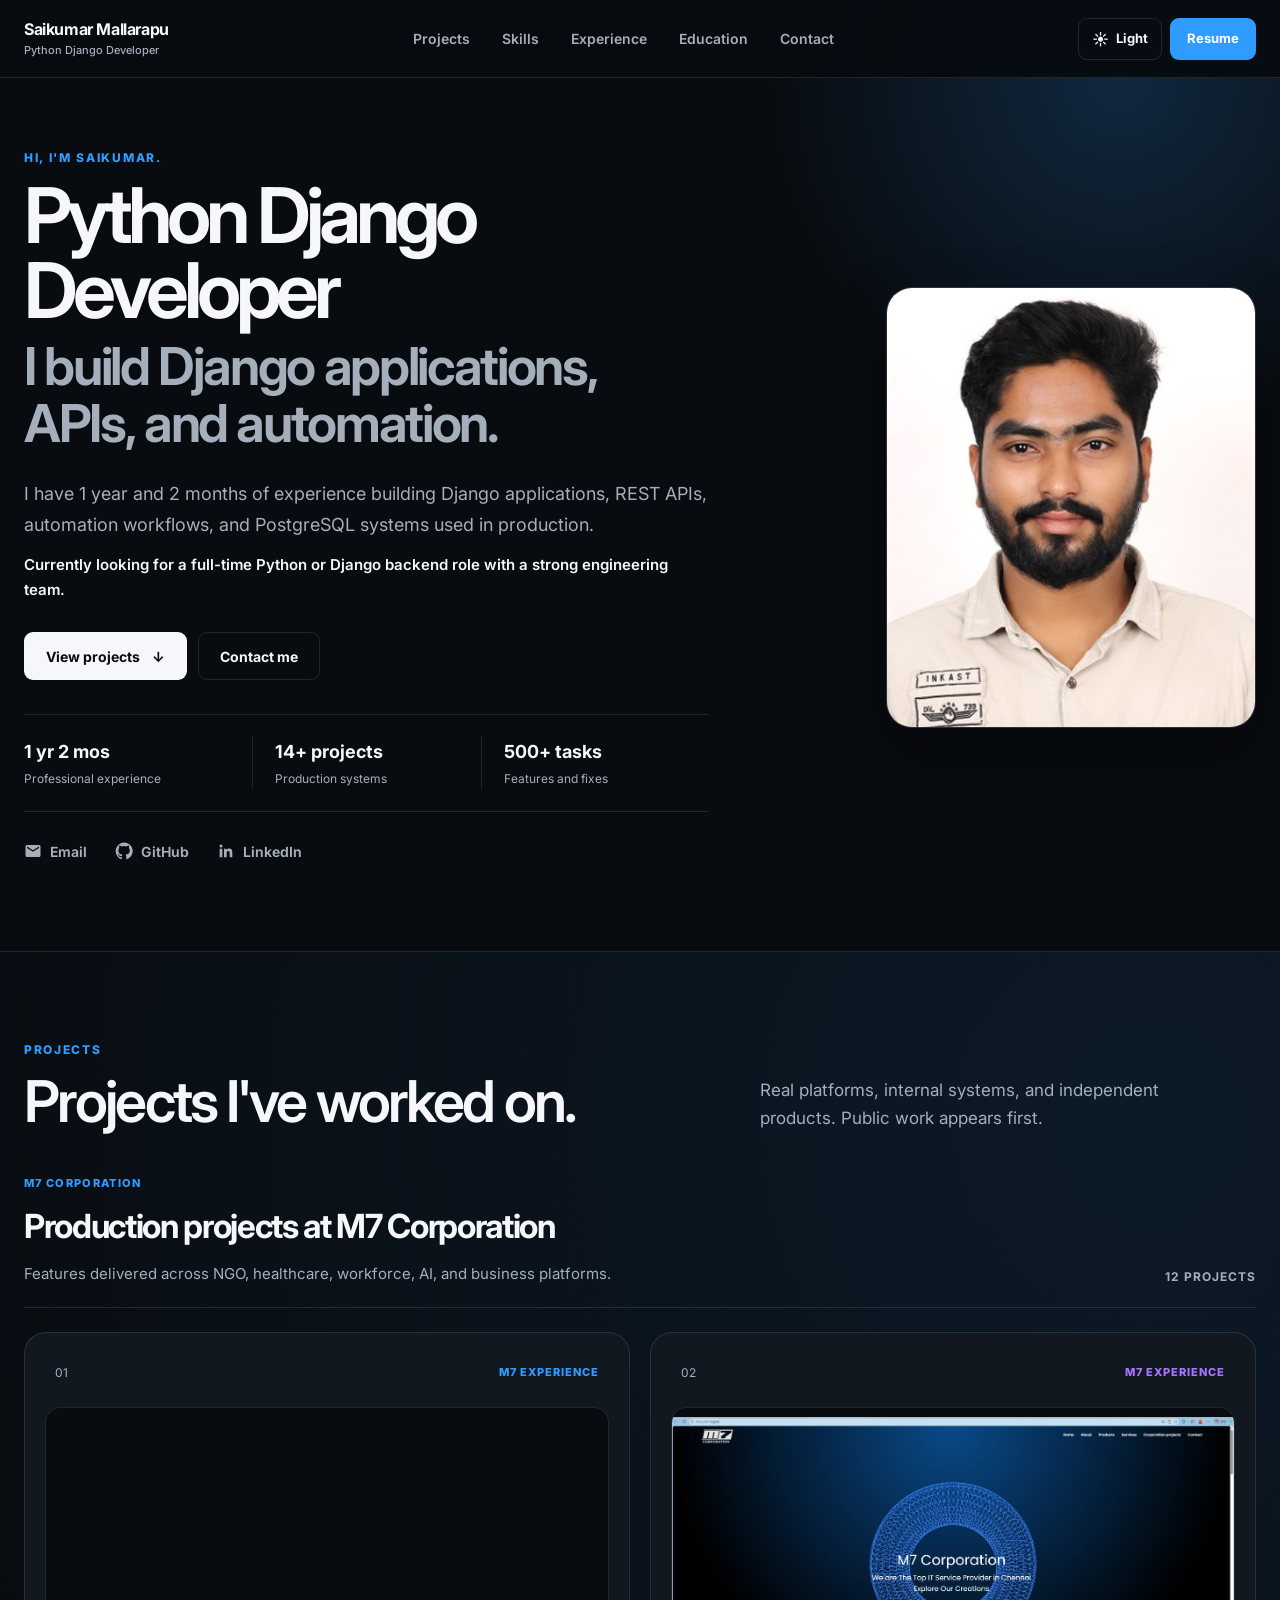
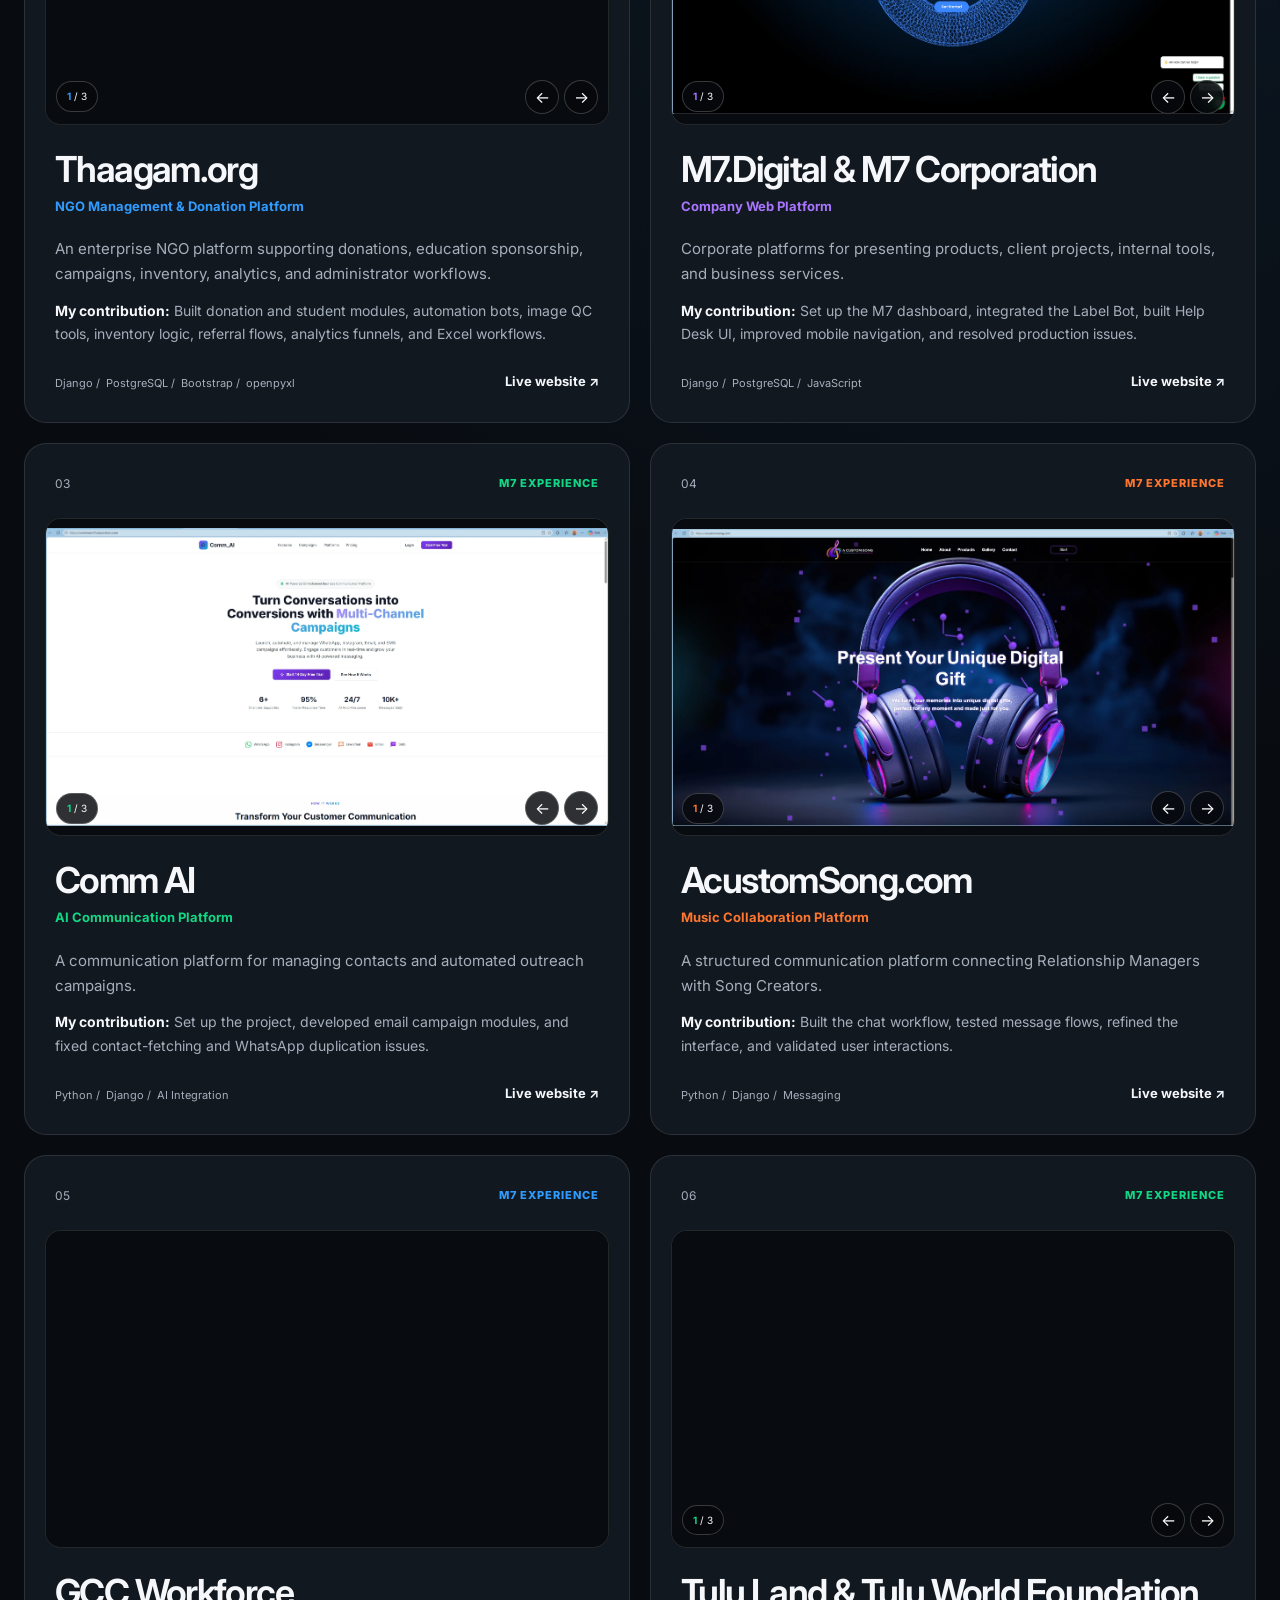
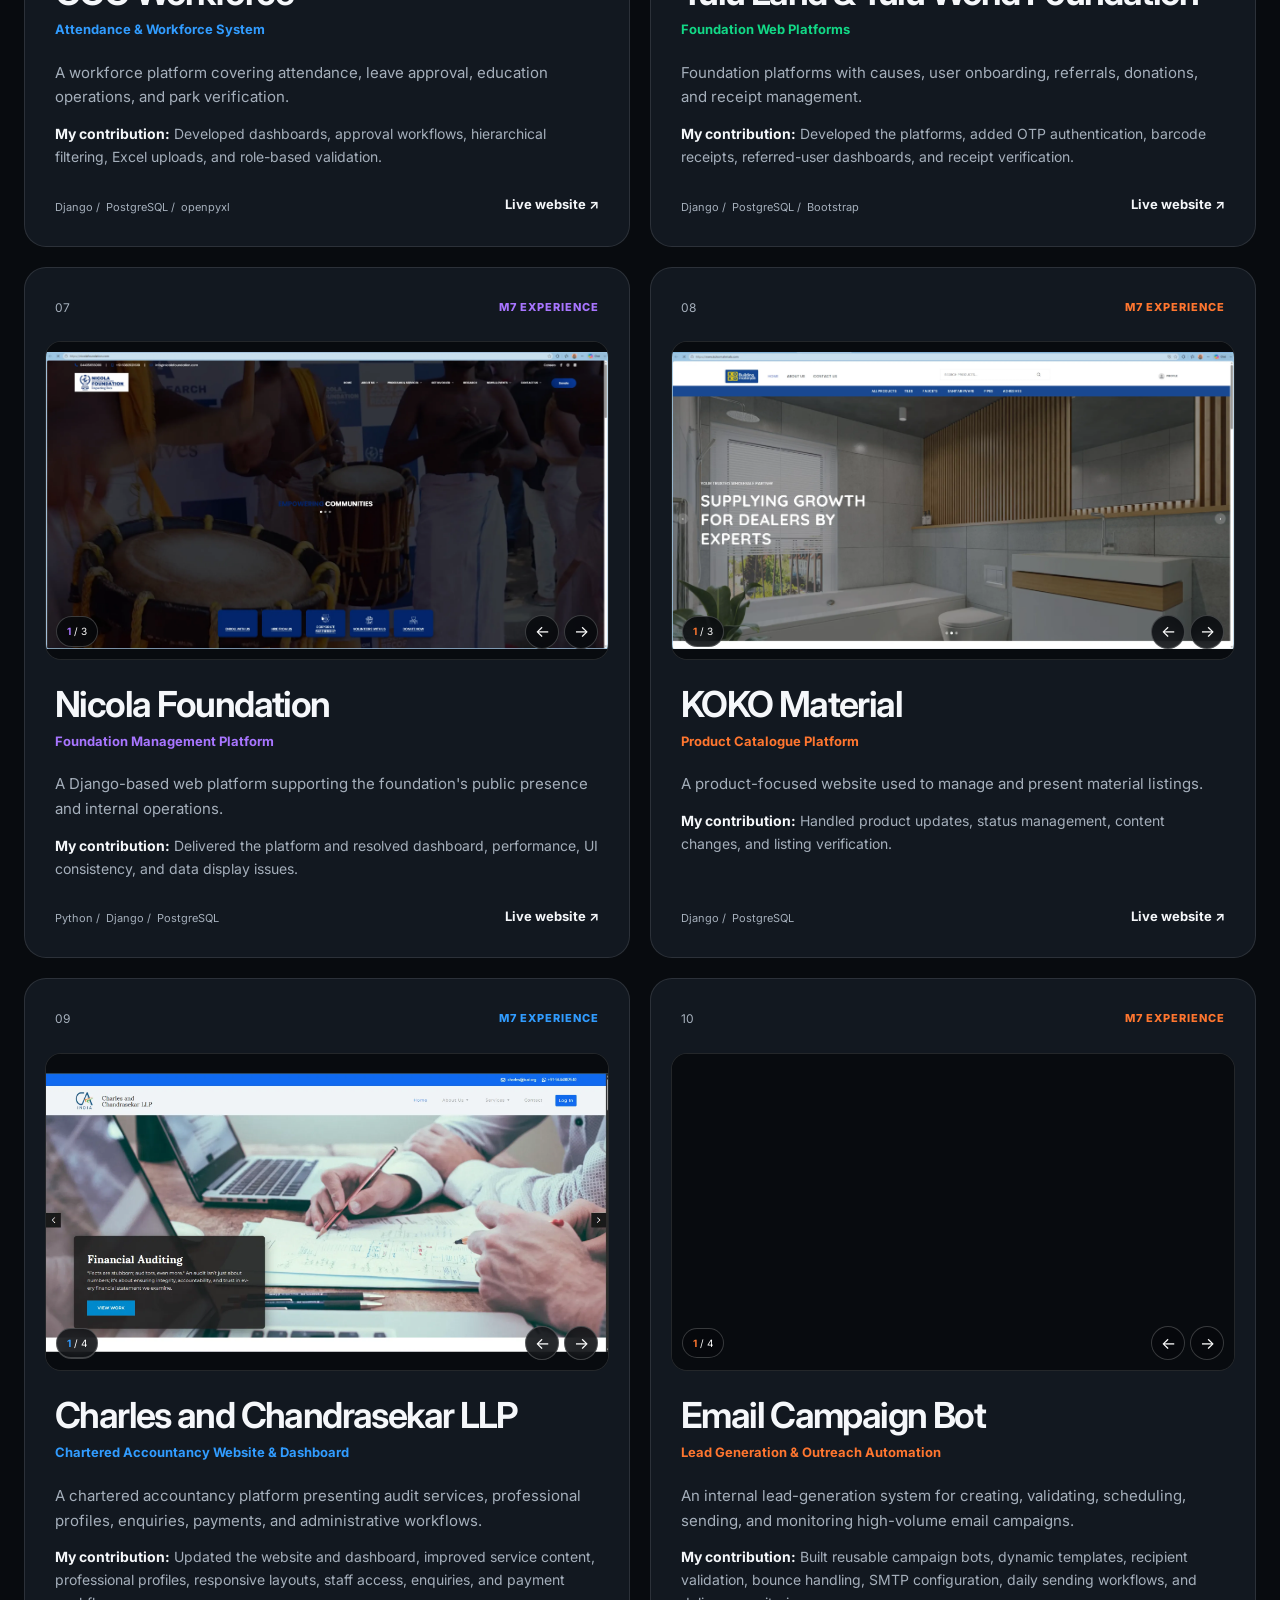
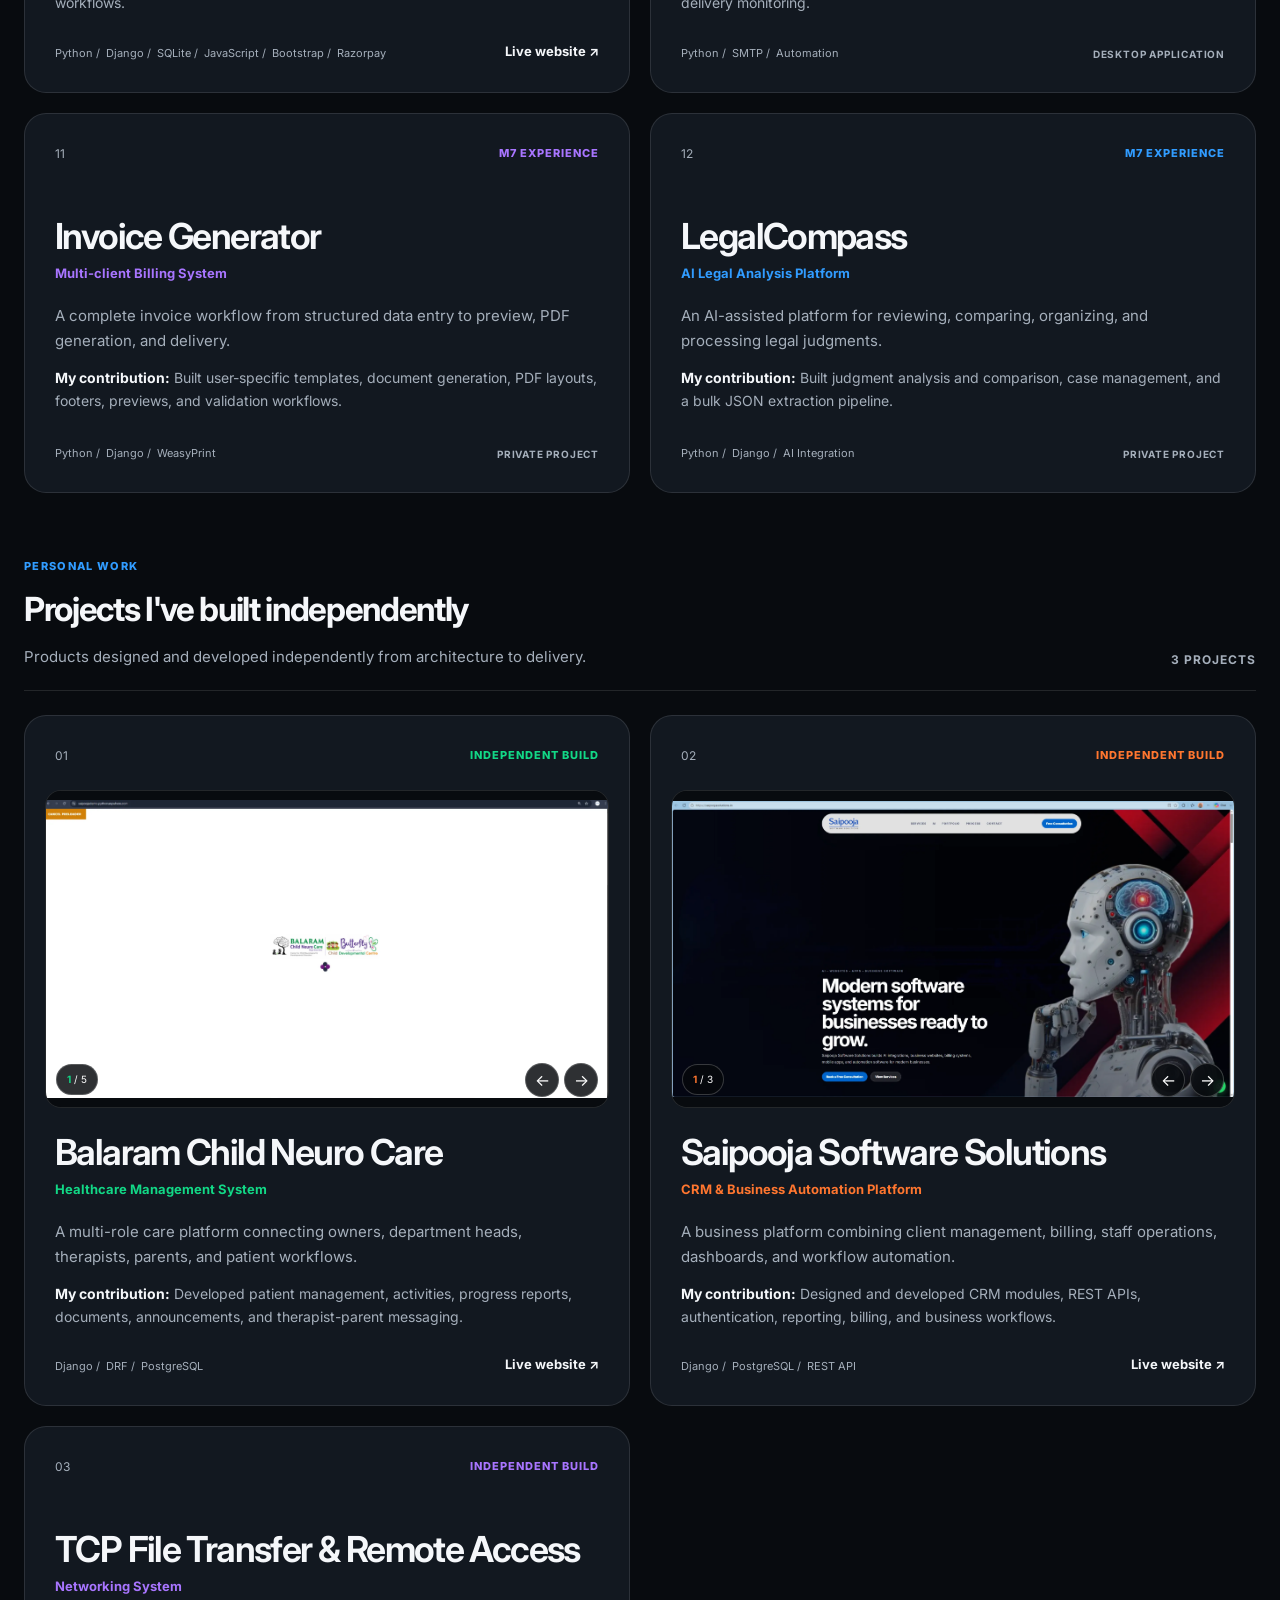
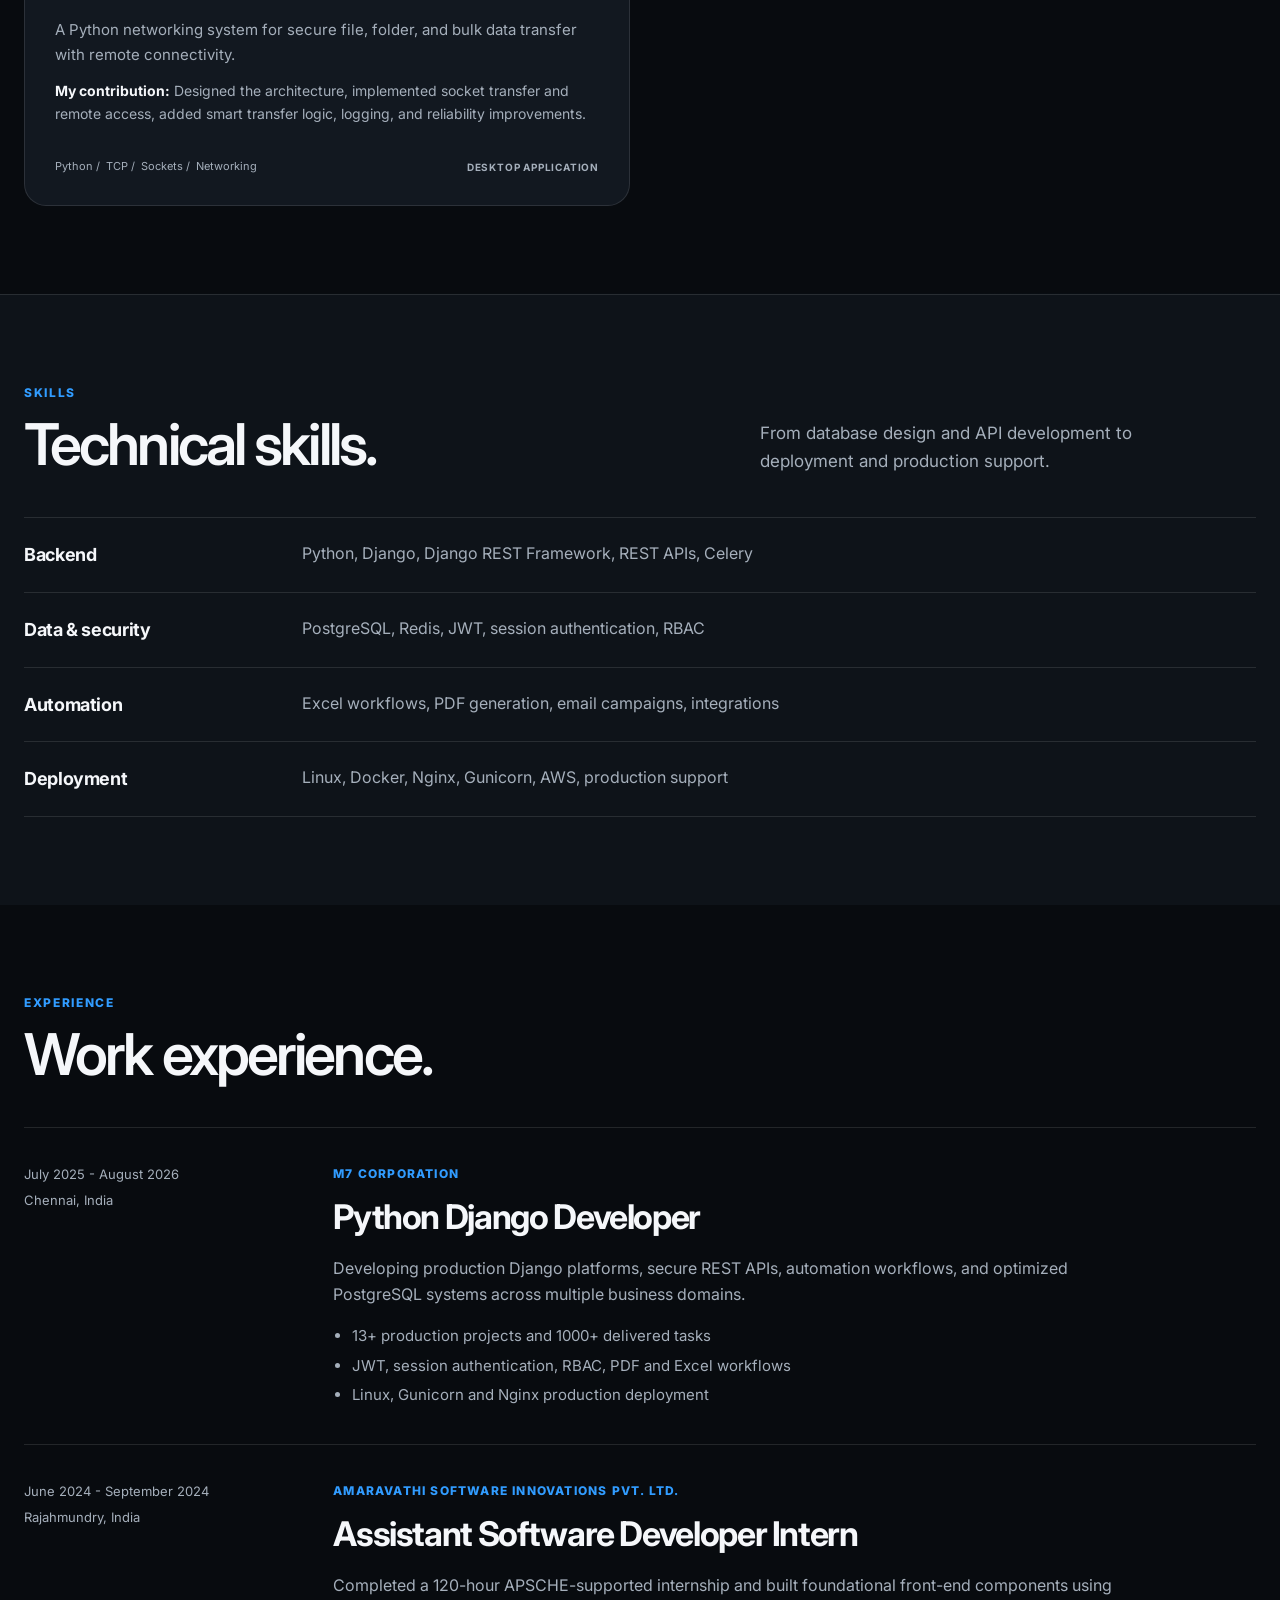
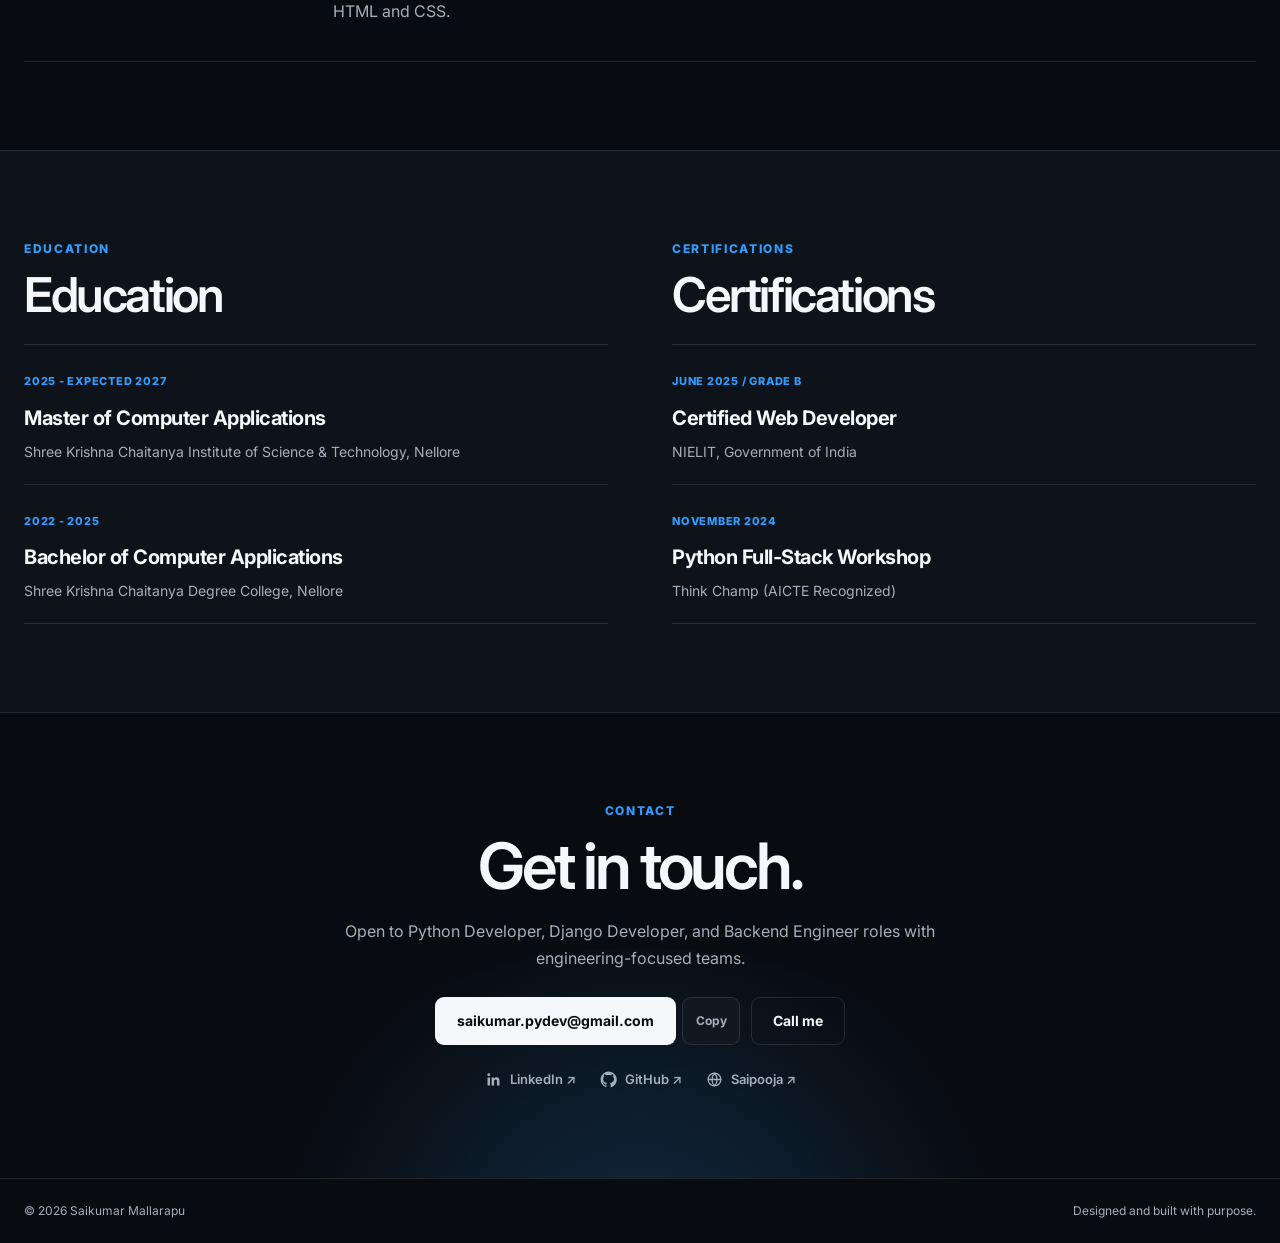
==== commit 4c9545a5: "Fix URLs in index.html for GitHub Pages Updated canonical links and Open Graph meta tags to reflect " ====
--- a/index.html
+++ b/index.html
@@ -7,22 +7,22 @@
   <meta name="description" content="Saikumar Mallarapu is a Python Django Developer building production-grade REST APIs, PostgreSQL systems, automation workflows, and backend applications.">
   <meta name="author" content="Saikumar Mallarapu">
   <meta name="robots" content="index, follow, max-image-preview:large, max-snippet:-1">
-  <link rel="canonical" href="https://saikumar-pydev.github.io/">
+  <link rel="canonical" href="https://saikumarmallarapu.github.io/">
   <meta name="theme-color" content="#07090c" id="themeColor">
   <meta property="og:type" content="profile">
   <meta property="og:site_name" content="Saikumar Mallarapu">
   <meta property="og:locale" content="en_IN">
   <meta property="og:title" content="Saikumar Mallarapu | Python Django Developer">
   <meta property="og:description" content="Production-focused Python Django Developer experienced in REST APIs, PostgreSQL, automation workflows, and backend systems.">
-  <meta property="og:url" content="https://saikumar-pydev.github.io/">
-  <meta property="og:image" content="https://saikumar-pydev.github.io/assets/images/profile/professional-portrait.jpg">
+  <meta property="og:url" content="https://saikumarmallarapu.github.io/">
+  <meta property="og:image" content="https://saikumarmallarapu.github.io/assets/images/profile/professional-portrait.jpg">
   <meta property="og:image:width" content="390">
   <meta property="og:image:height" content="544">
   <meta property="og:image:alt" content="Saikumar Mallarapu, Python Django Developer">
   <meta name="twitter:card" content="summary">
   <meta name="twitter:title" content="Saikumar Mallarapu | Python Django Developer">
   <meta name="twitter:description" content="Production-focused Django developer building APIs, automation workflows, and backend applications.">
-  <meta name="twitter:image" content="https://saikumar-pydev.github.io/assets/images/profile/professional-portrait.jpg">
+  <meta name="twitter:image" content="https://saikumarmallarapu.github.io/assets/images/profile/professional-portrait.jpg">
   <meta name="twitter:image:alt" content="Saikumar Mallarapu, Python Django Developer">
   <link rel="icon" type="image/png" href="assets/images/branding/favicon.png">
   <link rel="apple-touch-icon" href="assets/images/branding/favicon-large.png">
@@ -46,28 +46,28 @@
     "@graph": [
       {
         "@type": "WebSite",
-        "@id": "https://saikumar-pydev.github.io/#website",
-        "url": "https://saikumar-pydev.github.io/",
+        "@id": "https://saikumarmallarapu.github.io/#website",
+        "url": "https://saikumarmallarapu.github.io/",
         "name": "Saikumar Mallarapu",
         "description": "Portfolio of Python Django Developer Saikumar Mallarapu"
       },
       {
         "@type": "ProfilePage",
-        "@id": "https://saikumar-pydev.github.io/#profile",
-        "url": "https://saikumar-pydev.github.io/",
+        "@id": "https://saikumarmallarapu.github.io/#profile",
+        "url": "https://saikumarmallarapu.github.io/",
         "name": "Saikumar Mallarapu | Python Django Developer",
         "dateModified": "2026-08-06",
-        "isPartOf": { "@id": "https://saikumar-pydev.github.io/#website" },
-        "mainEntity": { "@id": "https://saikumar-pydev.github.io/#person" }
+        "isPartOf": { "@id": "https://saikumarmallarapu.github.io/#website" },
+        "mainEntity": { "@id": "https://saikumarmallarapu.github.io/#person" }
       },
       {
         "@type": "Person",
-        "@id": "https://saikumar-pydev.github.io/#person",
+        "@id": "https://saikumarmallarapu.github.io/#person",
         "name": "Saikumar Mallarapu",
         "jobTitle": "Python Django Developer",
         "description": "Python Django Developer with production experience in REST APIs, PostgreSQL, automation workflows, and backend applications.",
-        "url": "https://saikumar-pydev.github.io/",
-        "image": "https://saikumar-pydev.github.io/assets/images/profile/professional-portrait.jpg",
+        "url": "https://saikumarmallarapu.github.io/",
+        "image": "https://saikumarmallarapu.github.io/assets/images/profile/professional-portrait.jpg",
         "email": "saikumar.pydev@gmail.com",
         "sameAs": [
           "https://linkedin.com/in/saikumarmallarapu",
